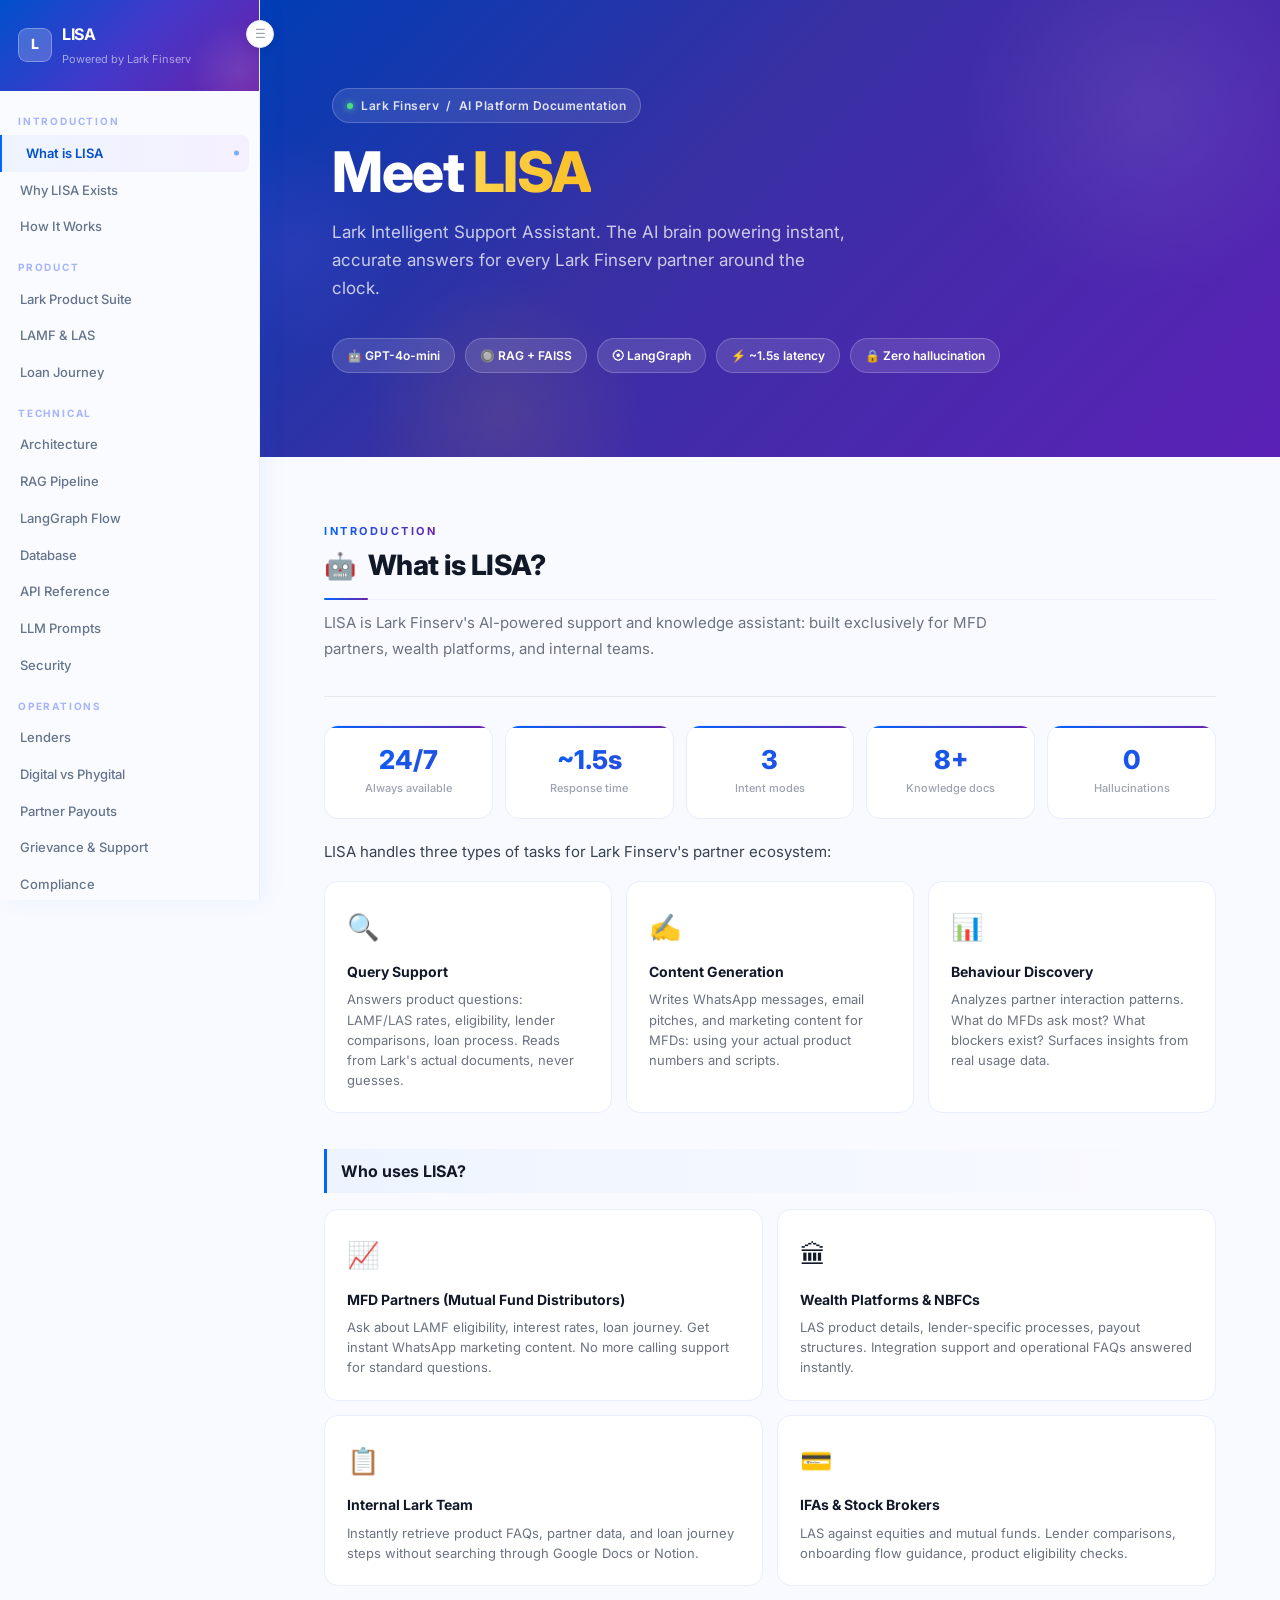
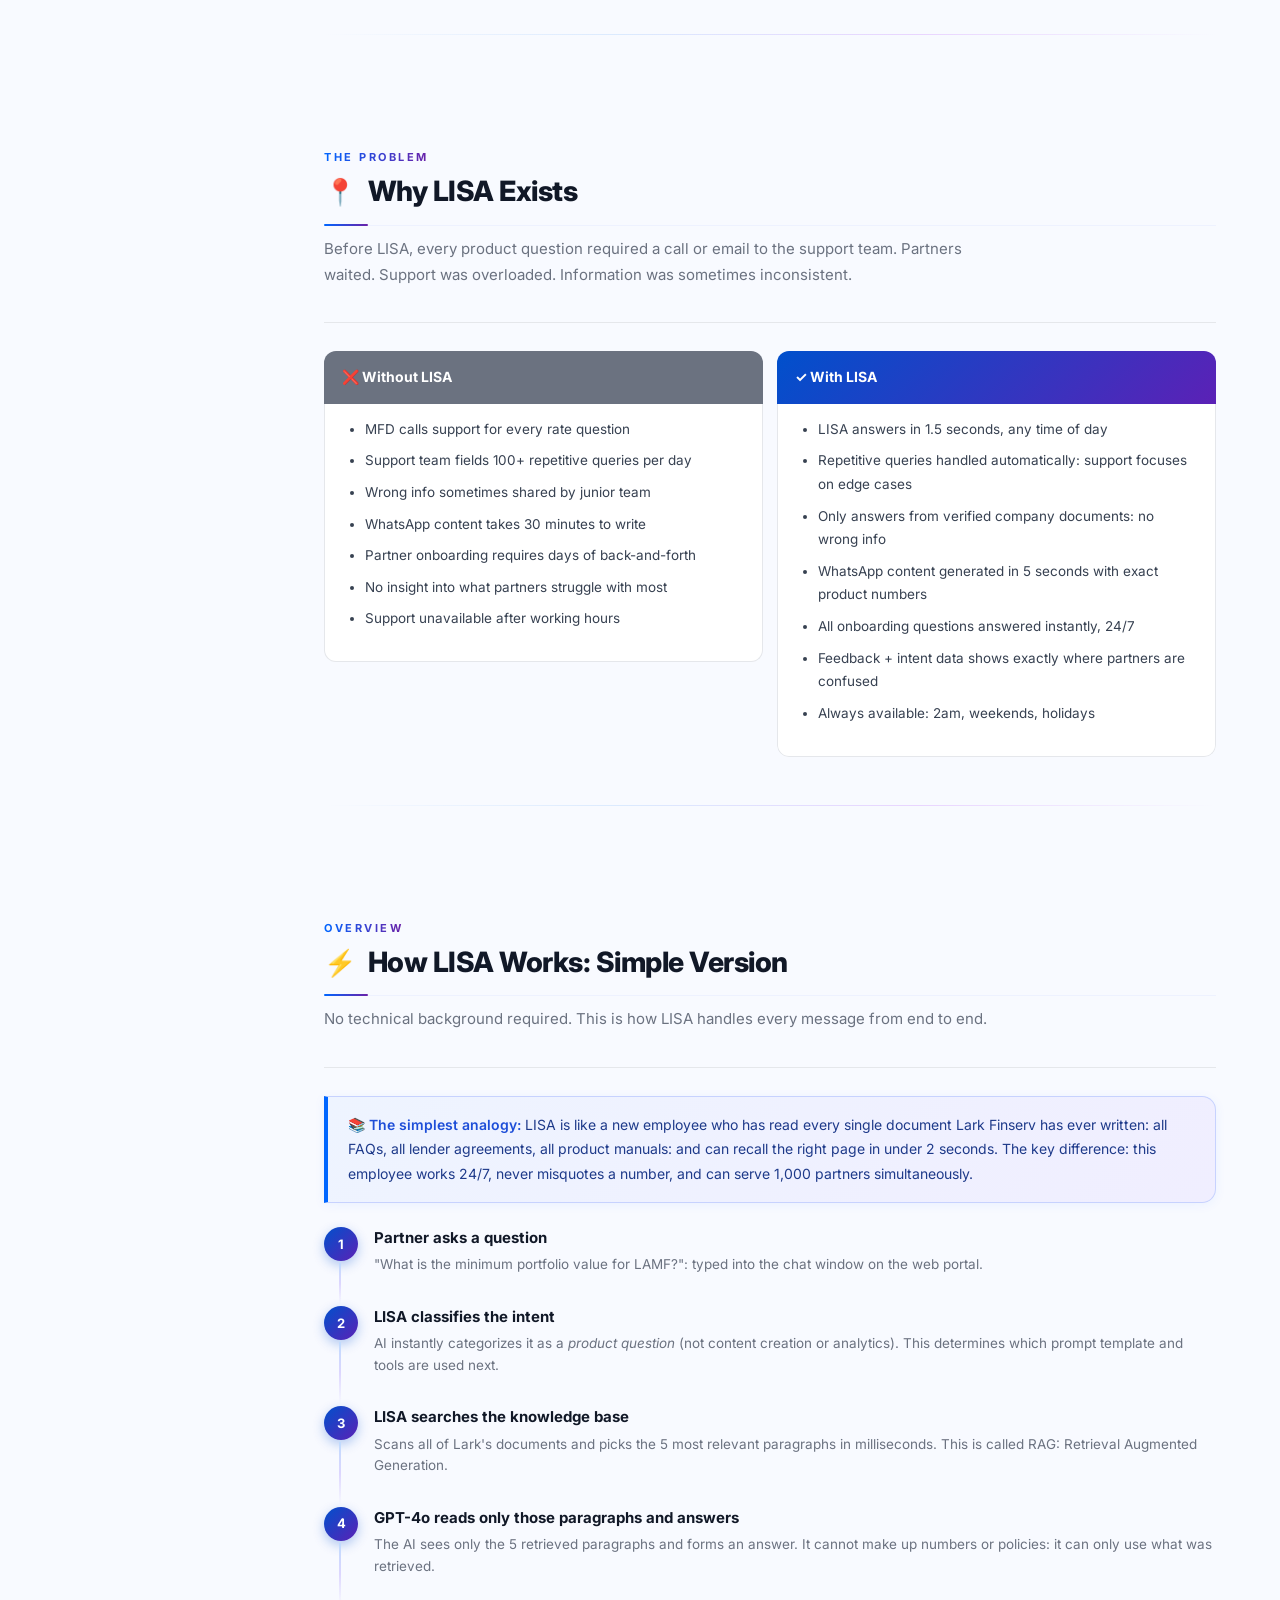
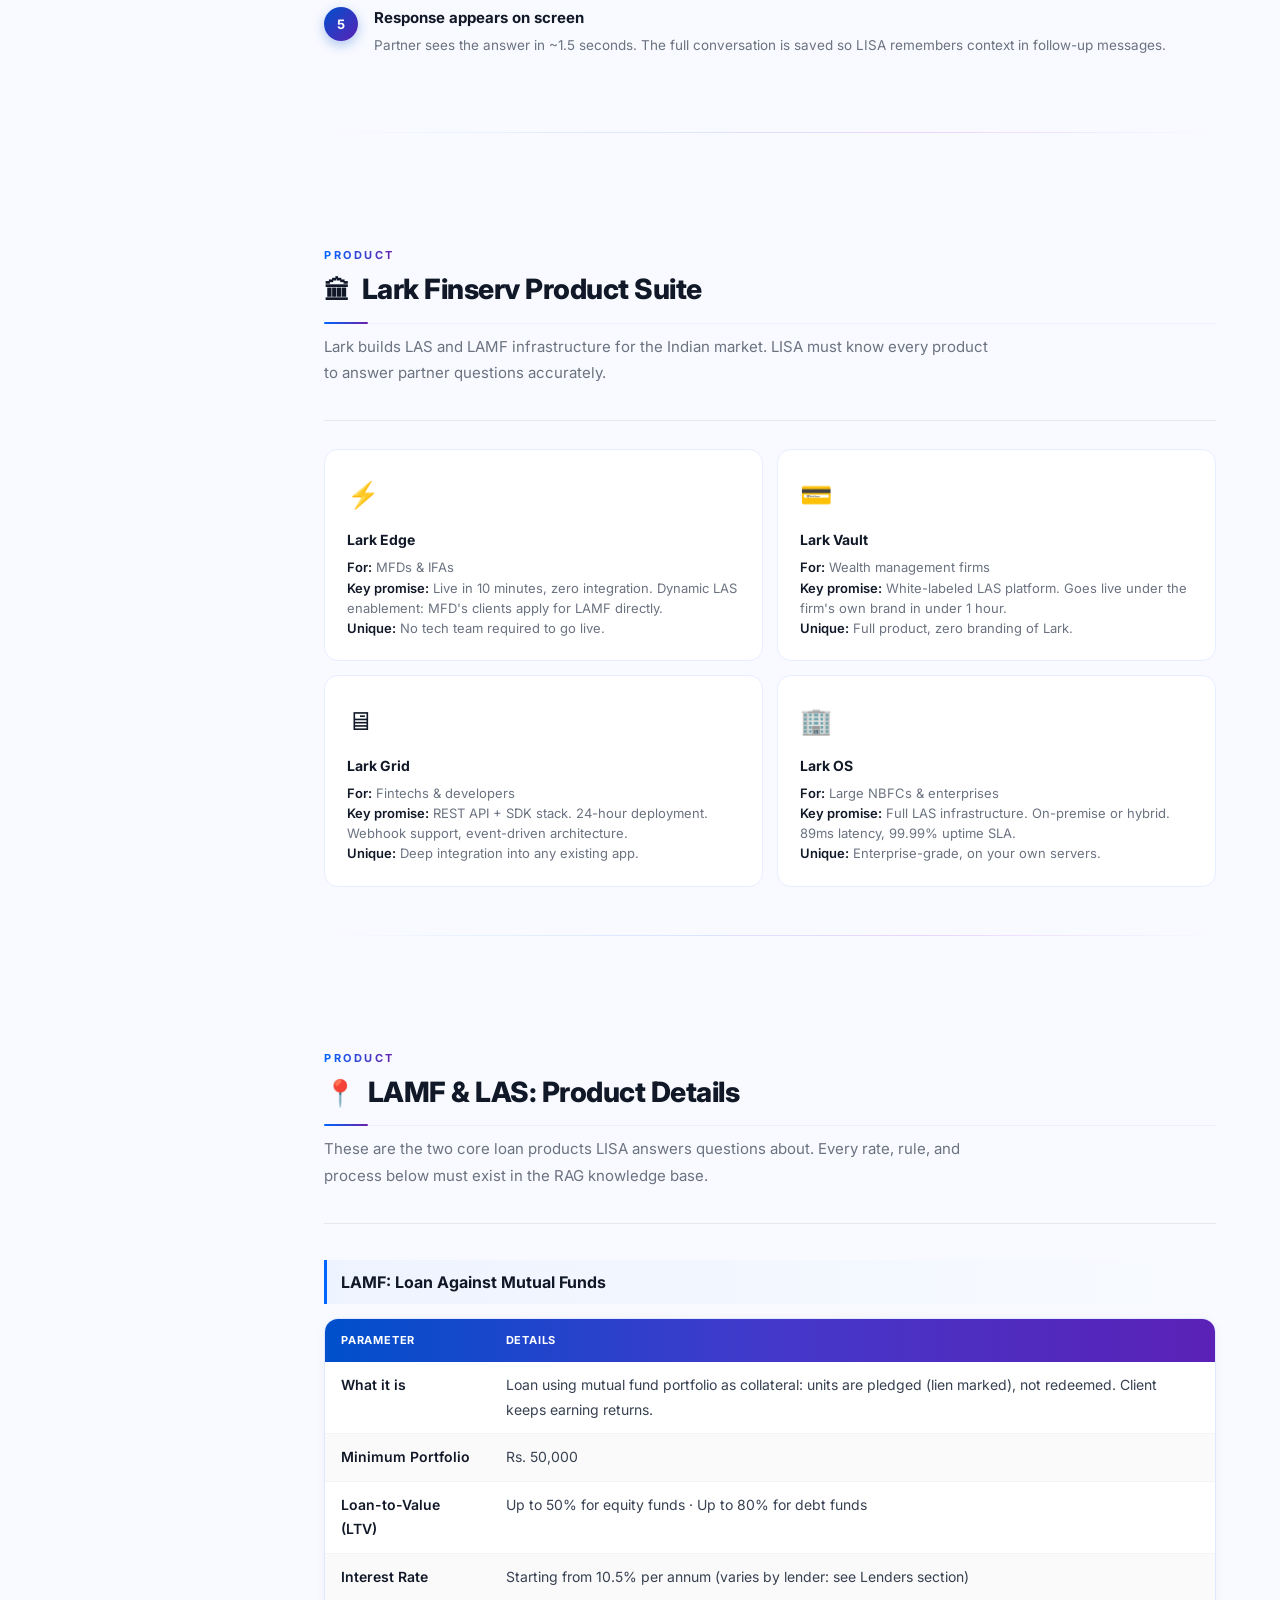
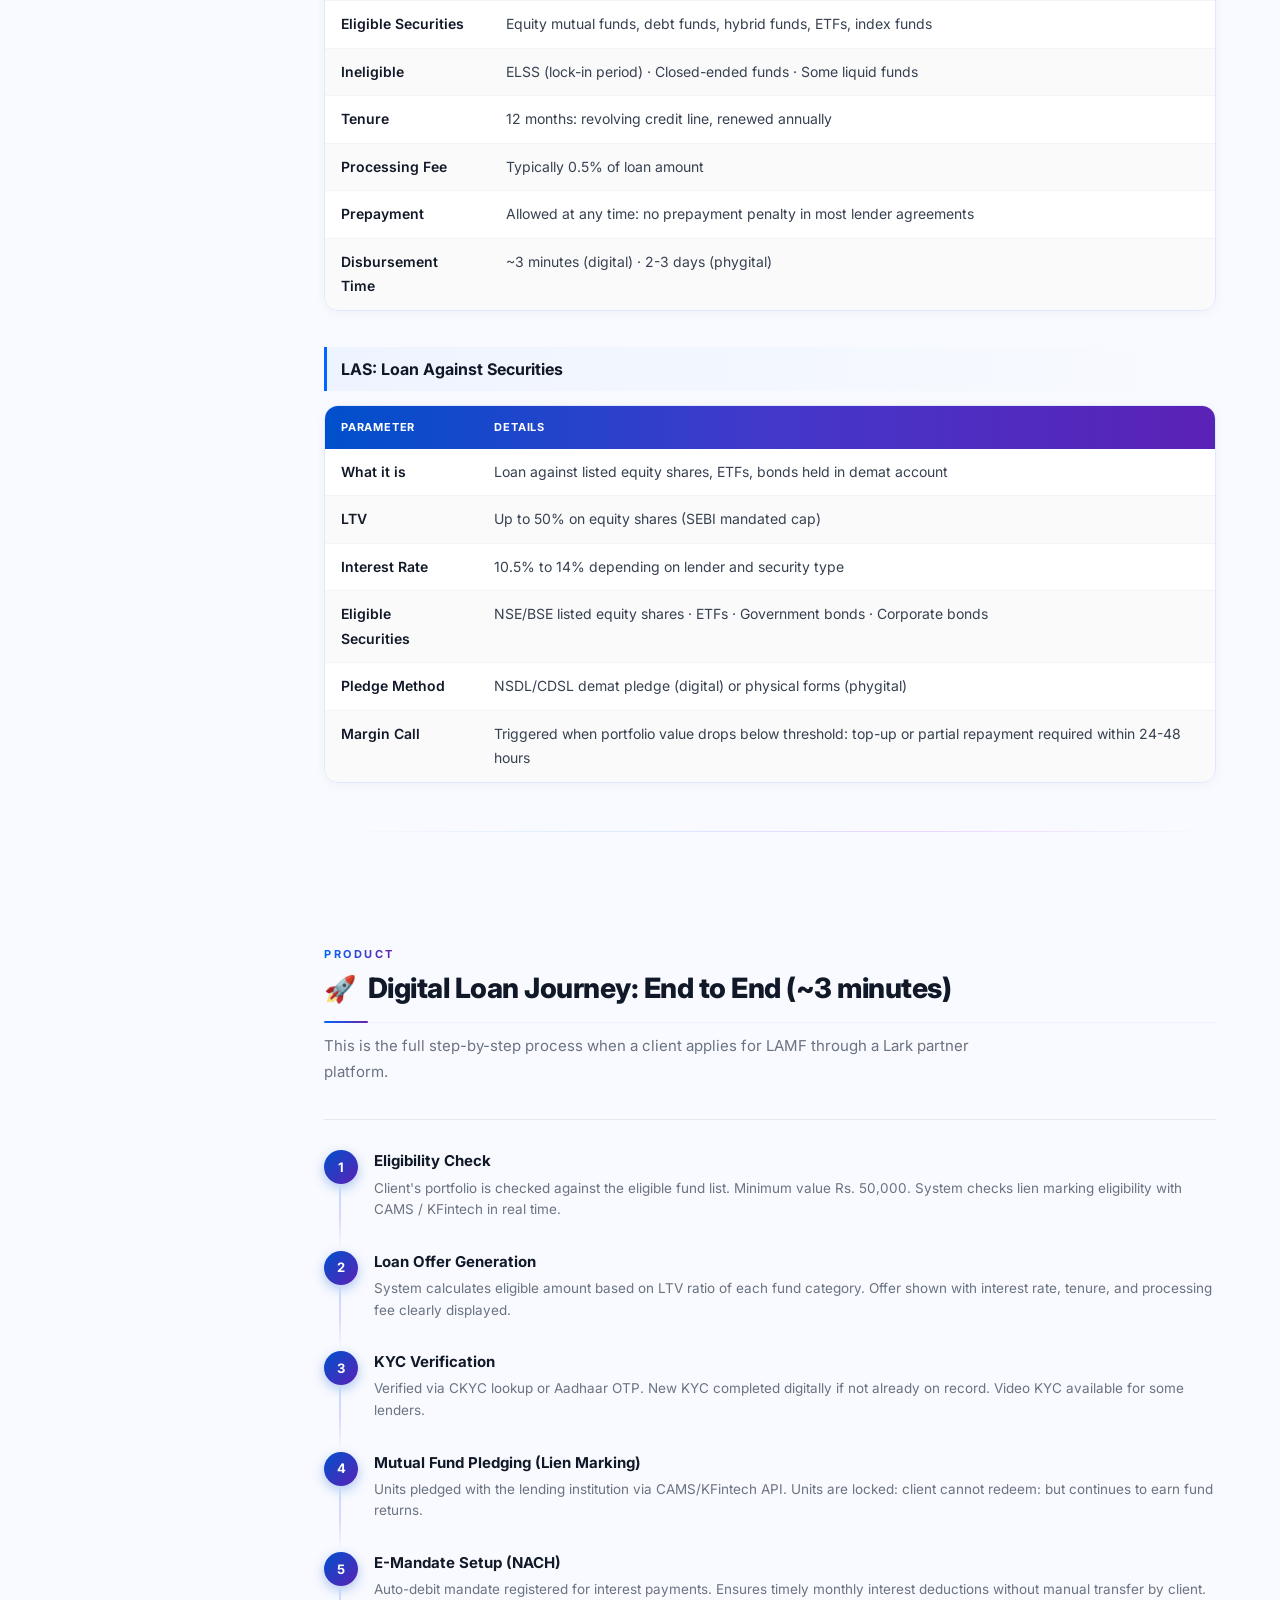
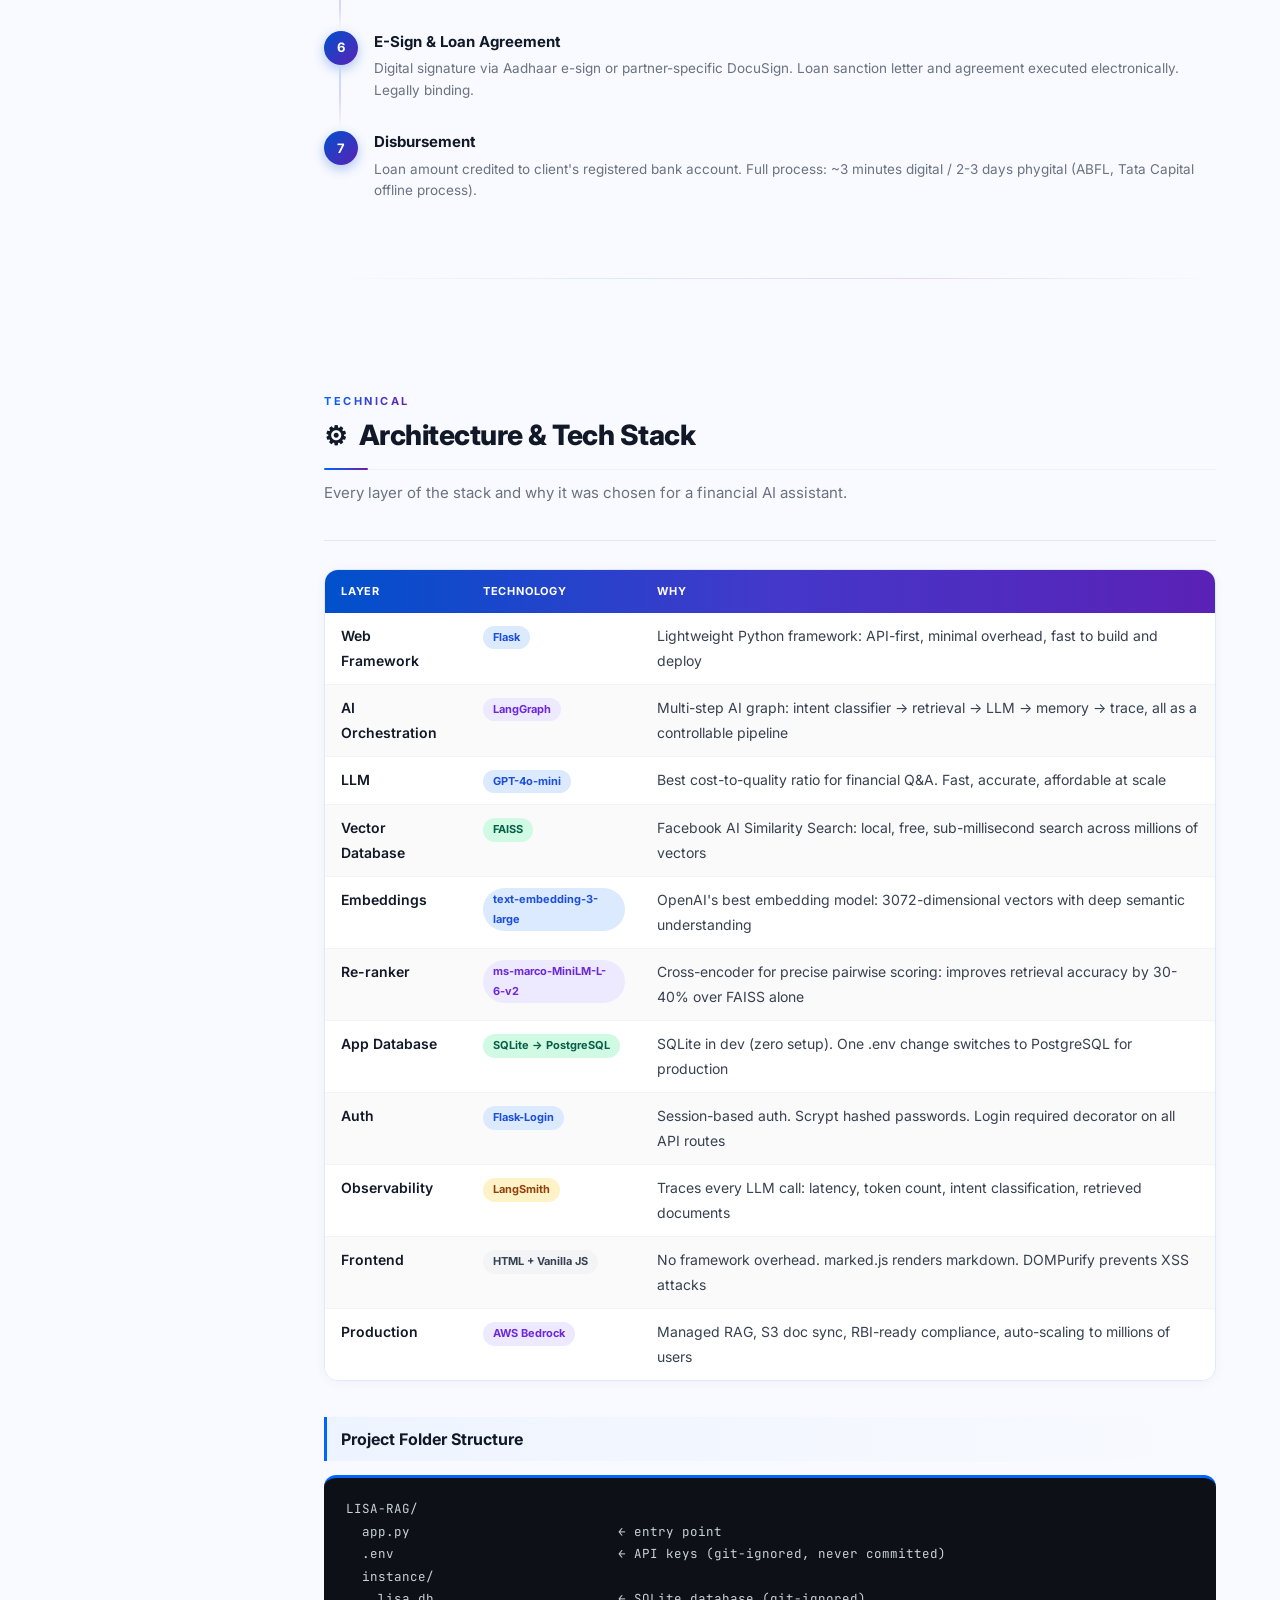
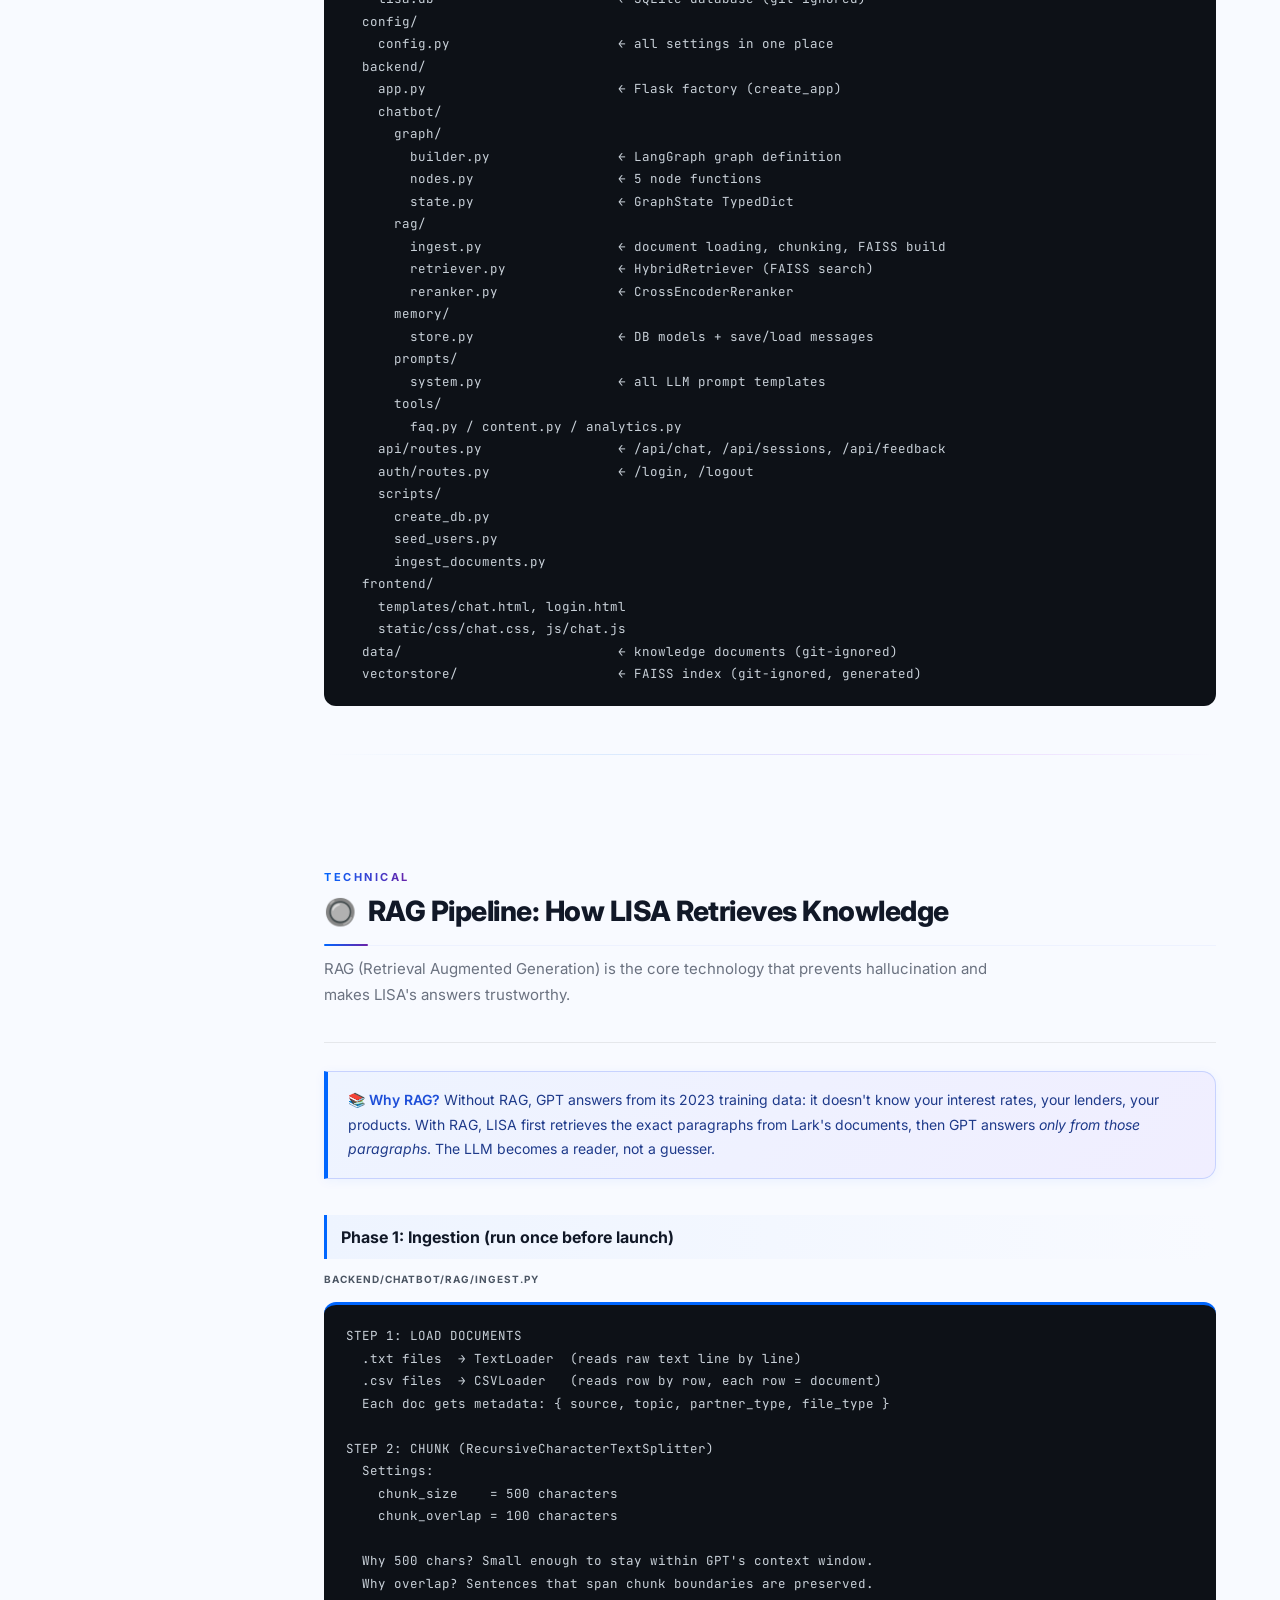
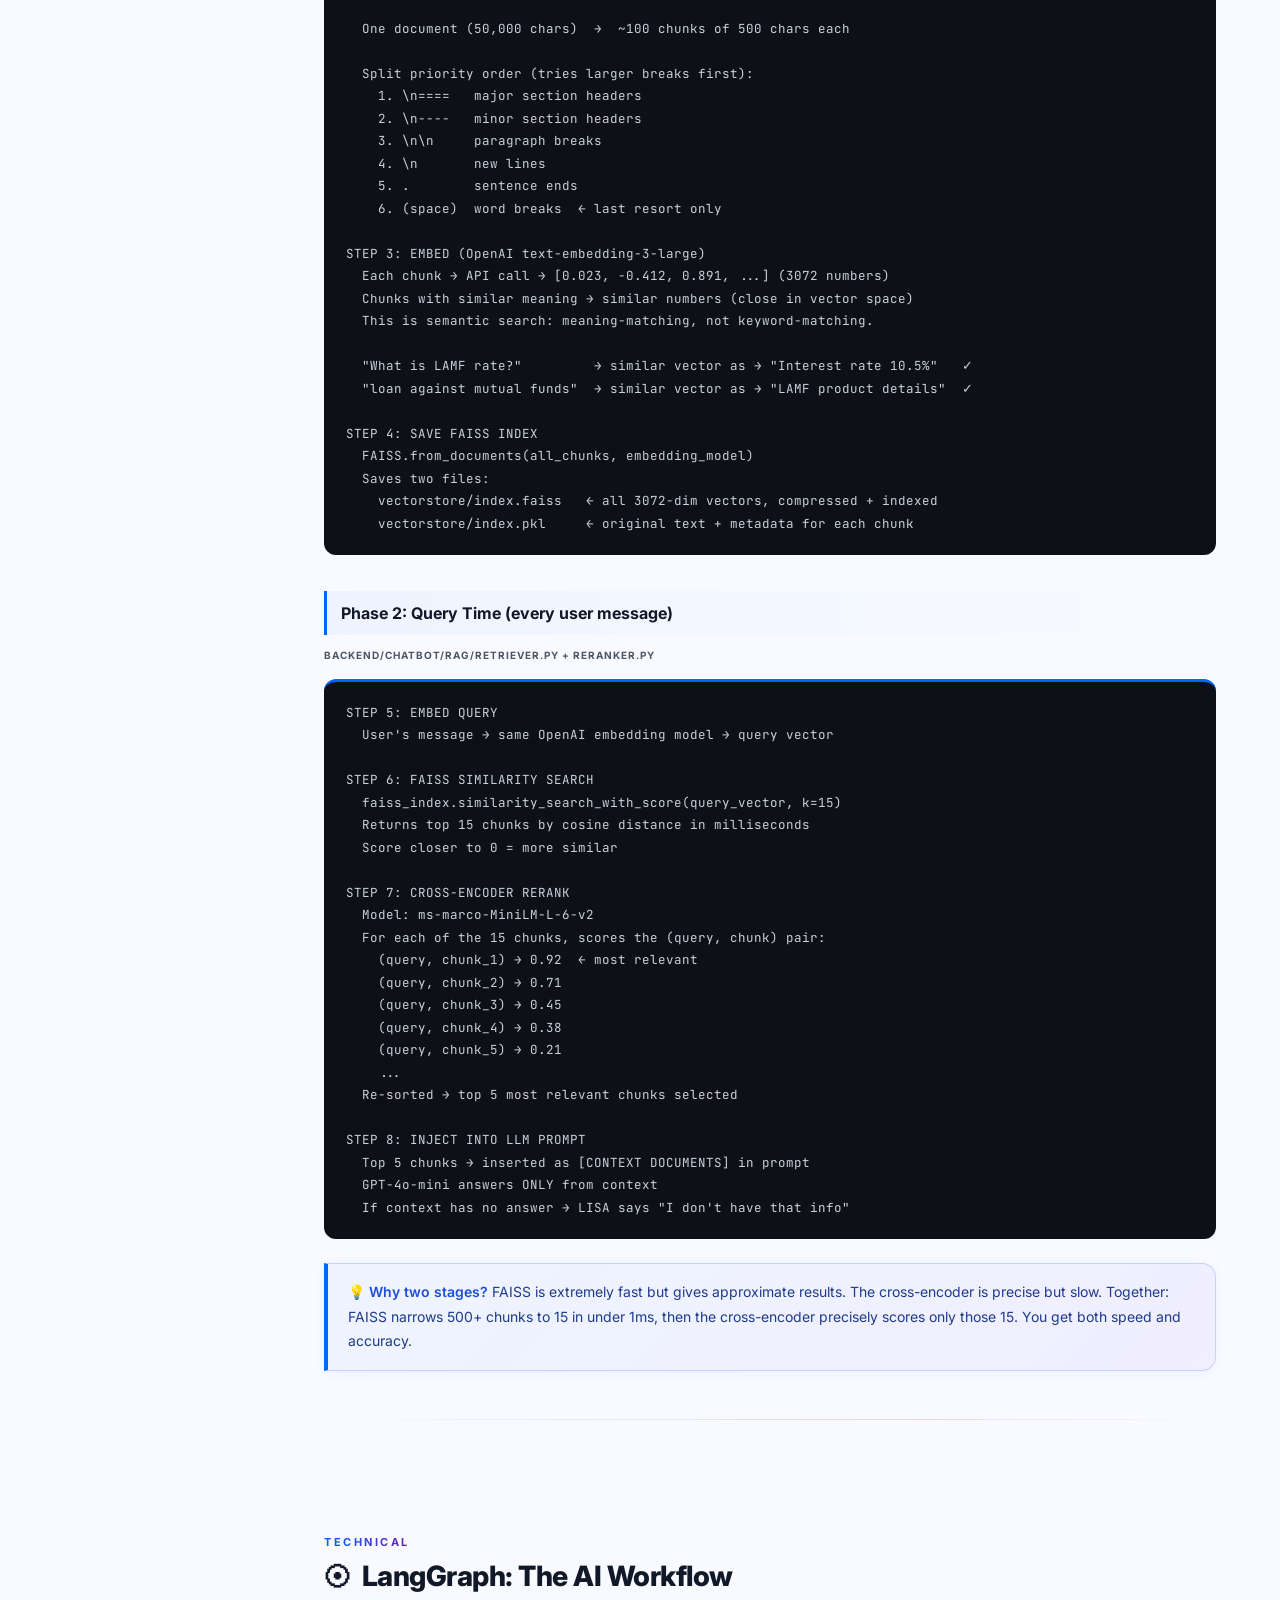
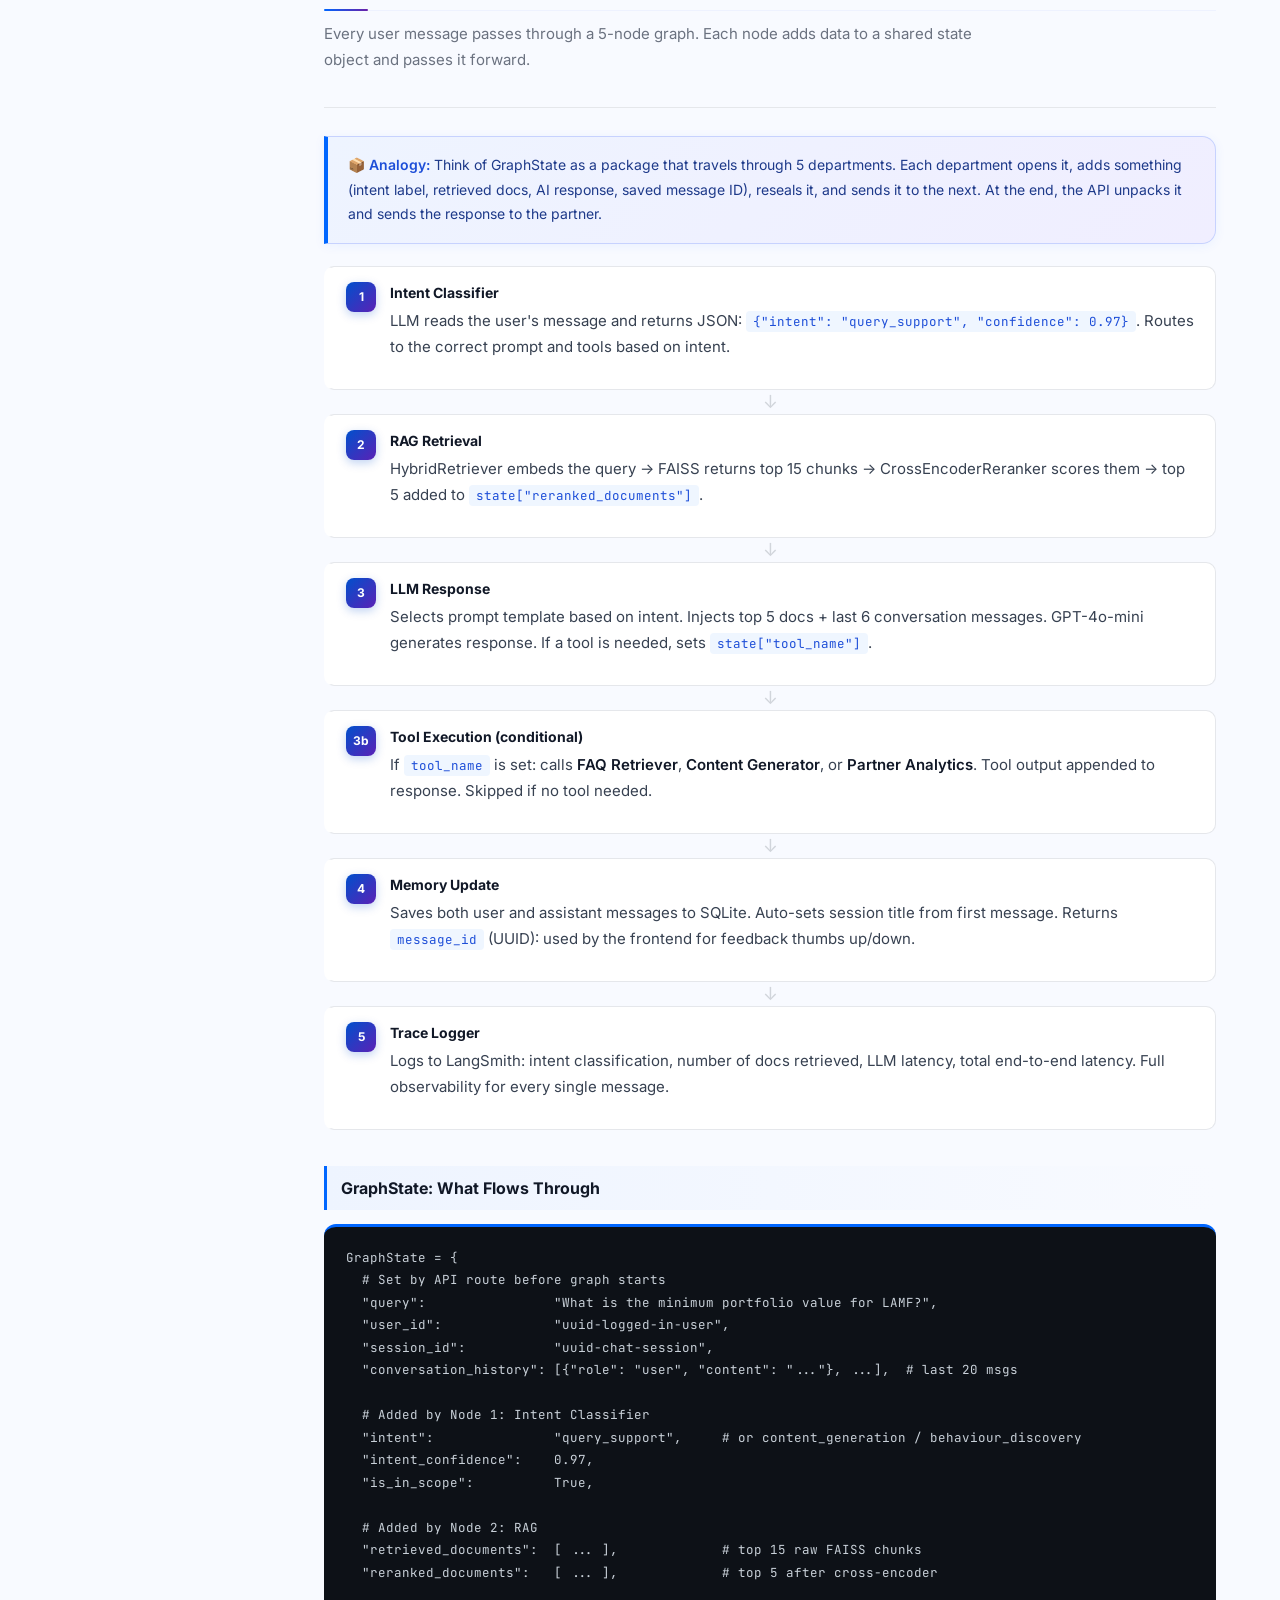
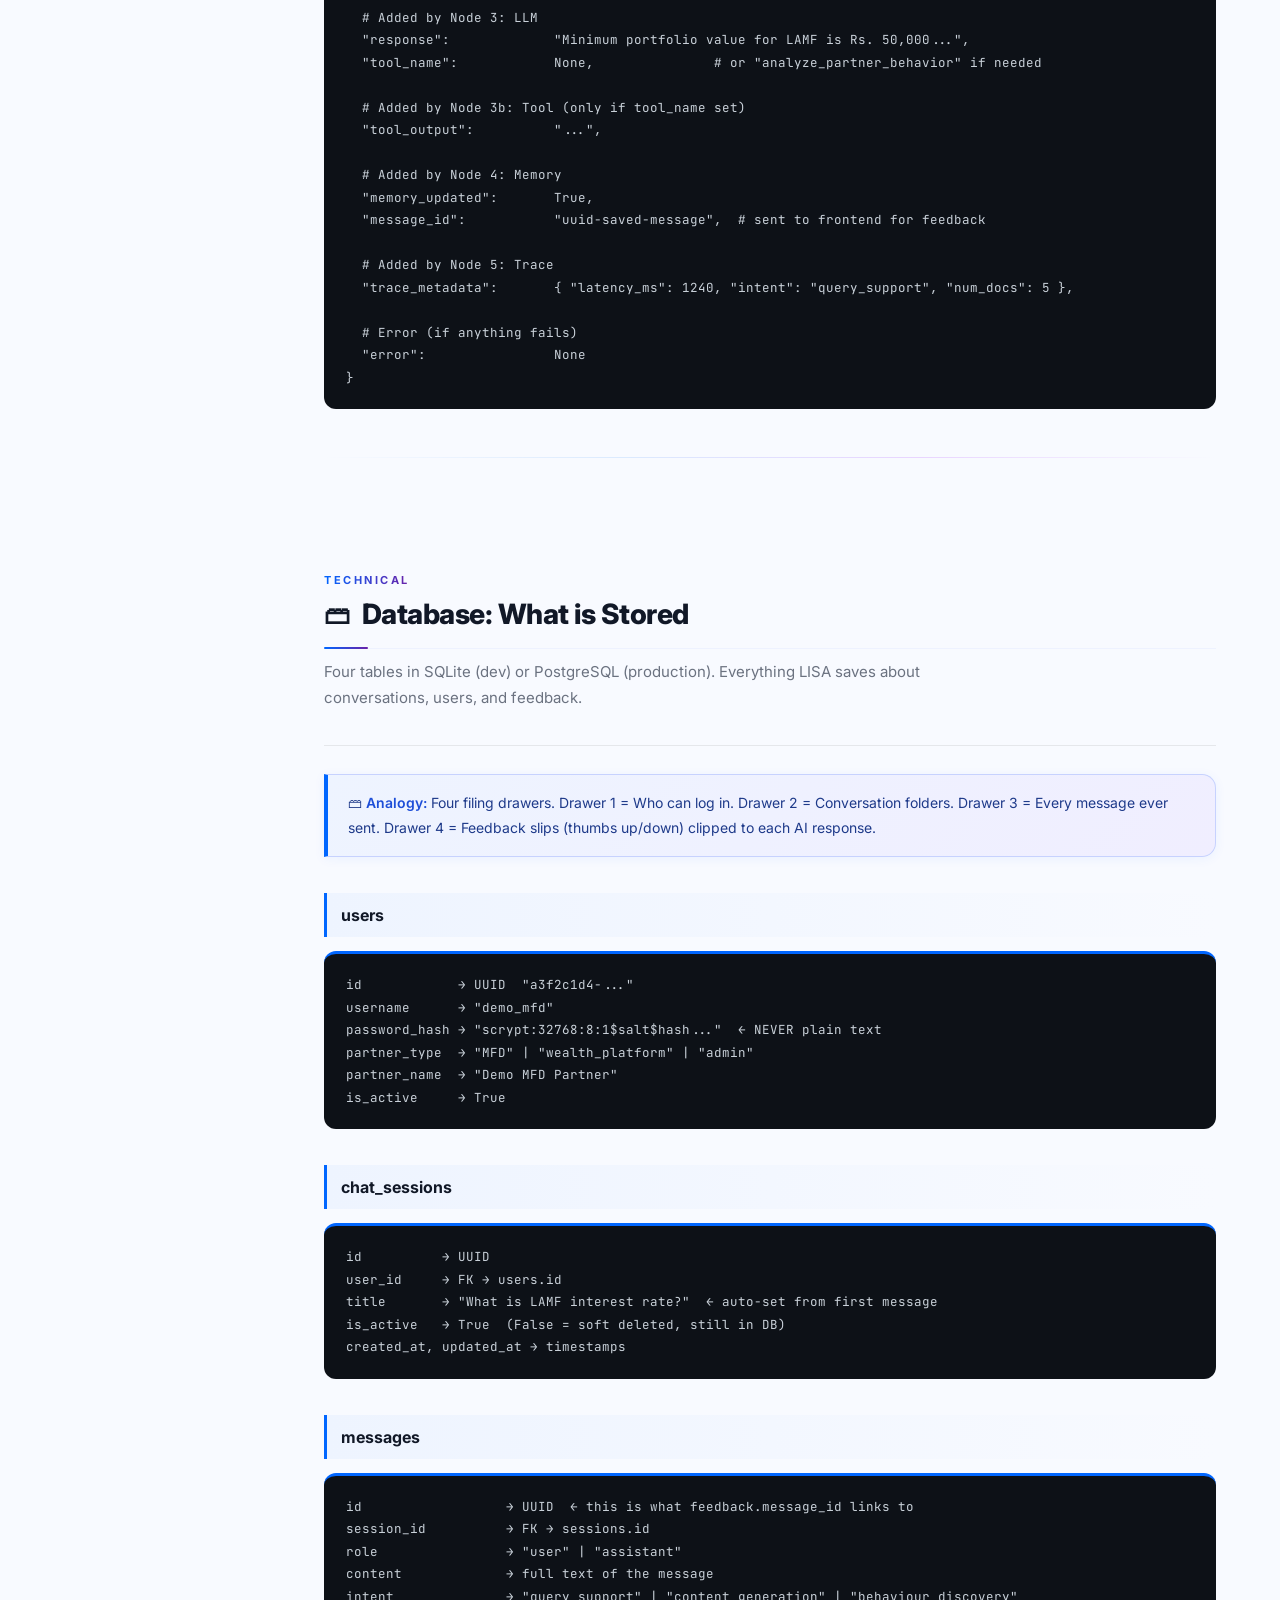
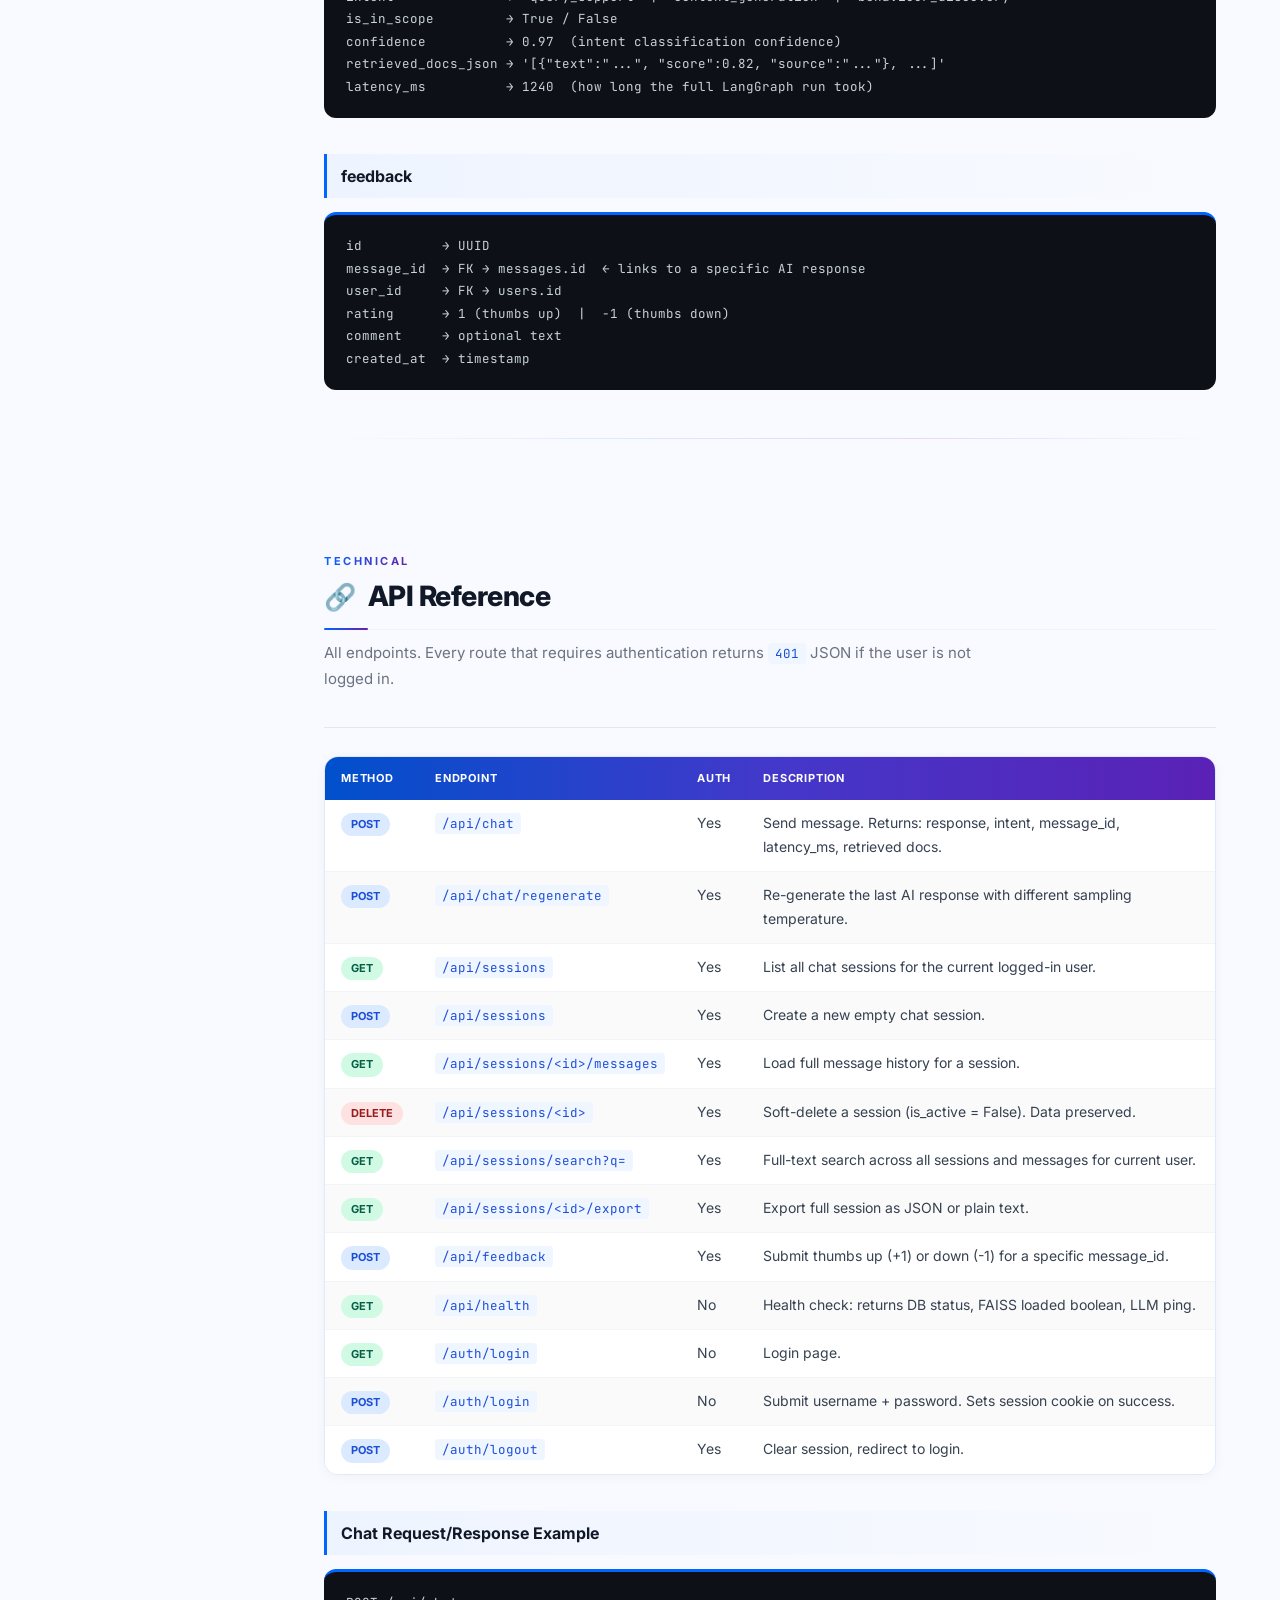
==== index.html @ 26b7ba37 "Add LISA documentation site for GitHub Pages" ====
<!DOCTYPE html>
<html lang="en">
<head>
<meta charset="UTF-8">
<meta name="viewport" content="width=device-width, initial-scale=1.0">
<title>LISA: Documentation | Lark Finserv</title>
<link href="https://fonts.googleapis.com/css2?family=Inter:wght@300;400;500;600;700;800&family=JetBrains+Mono:wght@400;500&display=swap" rel="stylesheet">
<style>
:root {
  --blue: #0066FF;
  --purple: #6B21A8;
  --indigo: #4F46E5;
  --sidebar-w: 260px;
  --g50: #F9FAFB;
  --g100: #F3F4F6;
  --g200: #E5E7EB;
  --g300: #D1D5DB;
  --g400: #9CA3AF;
  --g500: #6B7280;
  --g700: #374151;
  --g800: #1F2937;
  --g900: #111827;
}

/* ─── Sidebar collapsed state ─── */
body.sidebar-hidden .sidebar { transform: translateX(-100%); }
body.sidebar-hidden .main { margin-left: 0; }
body.sidebar-hidden #progress { left: 0; }
body.sidebar-hidden .toggle-btn { left: 16px; background: white; border: 1px solid var(--g200); color: var(--g700); box-shadow: 0 2px 8px rgba(0,0,0,0.1); }
body.sidebar-hidden .toggle-btn:hover { background: var(--g50); }

* { margin:0; padding:0; box-sizing:border-box; }

html { scroll-behavior: smooth; }

body {
  font-family: 'Inter', sans-serif;
  background: #F8FAFF;
  color: var(--g900);
  font-size: 15px;
  line-height: 1.75;
}

/* ─── Toggle button ─── */
.toggle-btn {
  position: fixed;
  top: 20px;
  left: calc(var(--sidebar-w) - 14px);
  z-index: 200;
  width: 28px; height: 28px;
  background: white;
  border: 1px solid var(--g200);
  border-radius: 50%;
  display: flex; align-items: center; justify-content: center;
  cursor: pointer;
  font-size: 12px;
  color: var(--g400);
  box-shadow: 0 2px 8px rgba(0,0,0,0.08);
  transition: all 0.2s;
  user-select: none;
}

.toggle-btn:hover { color: var(--blue); border-color: #93C5FD; box-shadow: 0 2px 12px rgba(0,102,255,0.15); }

/* ─── SIDEBAR ─── */
.sidebar {
  position: fixed;
  top: 0; left: 0;
  width: var(--sidebar-w);
  height: 100vh;
  background: #FAFBFF;
  border-right: 1px solid #E8EEFF;
  overflow-y: auto;
  z-index: 50;
  display: flex;
  flex-direction: column;
  transition: transform 0.25s ease;
  box-shadow: 4px 0 24px rgba(0,102,255,0.06);
}

.sidebar::-webkit-scrollbar { width: 3px; }
.sidebar::-webkit-scrollbar-thumb { background: #DBEAFE; border-radius: 4px; }

.sidebar-logo {
  padding: 0;
  flex-shrink: 0;
  background: linear-gradient(135deg, #0050CC 0%, #4338CA 50%, #6B21A8 100%);
  position: relative;
  overflow: hidden;
}

.sidebar-logo::after {
  content: '';
  position: absolute;
  bottom: -30px; right: -30px;
  width: 100px; height: 100px;
  background: radial-gradient(circle, rgba(255,255,255,0.1) 0%, transparent 70%);
  border-radius: 50%;
  pointer-events: none;
}

.sidebar-logo-inner {
  padding: 20px 18px 16px;
  position: relative;
  z-index: 1;
}

.logo-mark {
  display: flex;
  align-items: center;
  gap: 10px;
  margin-bottom: 6px;
}

.logo-icon {
  width: 34px; height: 34px;
  background: rgba(255,255,255,0.2);
  border: 1px solid rgba(255,255,255,0.3);
  border-radius: 9px;
  display: flex; align-items: center; justify-content: center;
  font-weight: 800; font-size: 14px; color: white;
  backdrop-filter: blur(4px);
}

.logo-text { font-weight: 700; font-size: 16px; color: white; letter-spacing: -0.3px; }
.logo-sub { font-size: 11px; color: rgba(255,255,255,0.55); margin-top: 2px; }





.sidebar-nav { padding: 10px 0 16px; flex: 1; }

.nav-group { margin-bottom: 2px; }

.nav-group-label {
  font-size: 10px;
  font-weight: 700;
  letter-spacing: 1.8px;
  text-transform: uppercase;
  color: #A5B4FC;
  padding: 12px 18px 4px;
}

.nav-link {
  display: flex;
  align-items: center;
  padding: 7px 16px 7px 18px;
  font-size: 13px;
  font-weight: 500;
  color: #64748B;
  text-decoration: none;
  border-left: 2px solid transparent;
  transition: all 0.15s ease !important;
  cursor: pointer;
  border-radius: 0 8px 8px 0;
  margin-right: 10px;
  position: relative;
}

.nav-link:hover {
  color: #0066FF;
  background: #EEF4FF;
  border-left-color: #93C5FD;
  padding-left: 22px !important;
}

.nav-link.active {
  color: #0050CC;
  background: linear-gradient(90deg, #EEF4FF, #F5F0FF);
  border-left-color: #0066FF;
  font-weight: 600;
  padding-left: 22px !important;
}

.nav-link.active::after {
  content: '';
  position: absolute;
  right: 10px; top: 50%;
  transform: translateY(-50%);
  width: 5px; height: 5px;
  background: #0066FF;
  border-radius: 50%;
  opacity: 0.5;
}


/* ─── MAIN CONTENT ─── */
.main {
  margin-left: var(--sidebar-w);
  min-height: 100vh;
  transition: margin-left 0.25s ease;
  background: #F8FAFF;
}

/* ─── HERO ─── */
.hero {
  background: linear-gradient(135deg, #003DB5 0%, #3730A3 40%, #5B21B6 100%);
  padding: 88px 72px 84px;
  position: relative;
  overflow: hidden;
}

.hero-eyebrow {
  font-size: 12px;
  font-weight: 600;
  letter-spacing: 0.5px;
  color: rgba(255,255,255,0.85);
  margin-bottom: 20px;
  display: inline-flex;
}

.hero h1 {
  font-size: 56px;
  font-weight: 800;
  color: white;
  line-height: 1.05;
  letter-spacing: -1.5px;
  margin-bottom: 16px;
}

.hero h1 em {
  font-style: normal;
  background: linear-gradient(90deg, #FCD34D, #FBBF24);
  -webkit-background-clip: text;
  -webkit-text-fill-color: transparent;
  background-clip: text;
}

.hero-desc {
  font-size: 17px;
  color: rgba(255,255,255,0.75);
  max-width: 520px;
  margin-bottom: 36px;
  line-height: 1.65;
}

.hero-chips {
  display: flex;
  gap: 10px;
  flex-wrap: wrap;
}

.chip {
  background: rgba(255,255,255,0.12);
  border: 1px solid rgba(255,255,255,0.2);
  color: white;
  font-size: 12px;
  font-weight: 600;
  padding: 6px 14px;
  border-radius: 999px;
}

/* ─── CONTENT SECTIONS ─── */
.content { padding: 0 64px 120px; background: #F8FAFF; }

/* scroll-target offset */
.anchor { scroll-margin-top: 40px; }

/* ─── Section header ─── */
.section-header {
  padding: 60px 0 0;
  margin-bottom: 28px;
  border-bottom: 1px solid var(--g200);
  padding-bottom: 20px;
}

.section-header .eyebrow {
  font-size: 11px;
  font-weight: 700;
  letter-spacing: 2.5px;
  text-transform: uppercase;
  background: linear-gradient(90deg, #0066FF, #6B21A8);
  -webkit-background-clip: text;
  -webkit-text-fill-color: transparent;
  background-clip: text;
  margin-bottom: 8px;
  display: inline-block;
}

.section-header h2 {
  font-size: 28px;
  font-weight: 800;
  color: var(--g900);
  letter-spacing: -0.5px;
  display: flex;
  align-items: center;
  gap: 12px;
  line-height: 1.2;
  padding-bottom: 16px;
  border-bottom: 1px solid #EEF2FF;
  position: relative;
  margin-bottom: 10px;
}

.section-header h2::after {
  content: '';
  position: absolute;
  bottom: -1px; left: 0;
  width: 44px; height: 2px;
  background: linear-gradient(90deg, #0066FF, #6B21A8);
  border-radius: 2px;
}

.section-header h2 .ico { font-size: 26px; }

.section-header p {
  font-size: 15px;
  color: var(--g500);
  margin-top: 8px;
  max-width: 680px;
}

/* ─── Subsection ─── */
h3 {
  font-size: 16px;
  font-weight: 700;
  color: var(--g900);
  margin: 36px 0 12px;
  padding: 8px 14px;
  background: linear-gradient(90deg, #EEF4FF, transparent);
  border-left: 3px solid var(--blue);
  border-radius: 0 8px 8px 0;
}

h4 {
  font-size: 14px;
  font-weight: 700;
  color: var(--g700);
  margin: 24px 0 8px;
  text-transform: uppercase;
  letter-spacing: 0.5px;
}

p { margin-bottom: 14px; color: var(--g700); line-height: 1.75; }
ul, ol { padding-left: 22px; margin-bottom: 16px; color: var(--g700); }
li { margin-bottom: 7px; }
li strong, strong { color: var(--g900); font-weight: 600; }

/* ─── Cards ─── */
.card {
  background: #FAFBFF;
  border: 1px solid #E8EEFF;
  border-radius: 14px;
  padding: 24px 28px;
  margin-bottom: 16px;
}

.card-row {
  display: grid;
  grid-template-columns: repeat(2, 1fr);
  gap: 14px;
  margin: 16px 0;
}

.card-row-3 {
  display: grid;
  grid-template-columns: repeat(3, 1fr);
  gap: 14px;
  margin: 16px 0;
}

.card-row-4 {
  display: grid;
  grid-template-columns: repeat(4, 1fr);
  gap: 12px;
  margin: 16px 0;
}

.feat-card {
  background: white;
  border: 1px solid #E8EEFF;
  border-radius: 14px;
  padding: 22px;
  transition: box-shadow 0.2s, border-color 0.2s;
}

.feat-card:hover {
  box-shadow: 0 4px 20px rgba(0,102,255,0.08);
  border-color: #BFDBFE;
}

.feat-card .ficon { font-size: 26px; margin-bottom: 10px; }
.feat-card .ftitle { font-size: 14px; font-weight: 700; color: var(--g900); margin-bottom: 5px; }
.feat-card .fdesc { font-size: 13px; color: var(--g500); line-height: 1.55; }

/* ─── Stat row ─── */
.stats {
  display: grid;
  grid-template-columns: repeat(5, 1fr);
  gap: 12px;
  margin: 20px 0;
}

.stat {
  background: white;
  border: 1px solid #E8EEFF;
  border-radius: 14px;
  padding: 20px 16px;
  text-align: center;
  position: relative;
  overflow: hidden;
}

.stat::before {
  content: '';
  position: absolute;
  top: 0; left: 0; right: 0;
  height: 2px;
  background: linear-gradient(90deg, #0066FF, #6B21A8);
  border-radius: 2px 2px 0 0;
}

.stat .val {
  font-size: 26px;
  font-weight: 800;
  background: linear-gradient(135deg, #0066FF, #6B21A8);
  -webkit-background-clip: text;
  -webkit-text-fill-color: transparent;
  background-clip: text;
  line-height: 1.1;
}

.stat .lbl { font-size: 11px; color: var(--g400); margin-top: 4px; font-weight: 500; }

/* ─── Highlight box ─── */
.highlight {
  background: linear-gradient(135deg, #EEF4FF 0%, #F0EEFF 100%);
  border: 1px solid #C7D2FE;
  border-left: 4px solid var(--blue);
  border-radius: 0 14px 14px 0;
  padding: 16px 20px;
  margin: 16px 0 22px;
  font-size: 14px;
  color: #1E3A8A;
  line-height: 1.75;
  box-shadow: 0 2px 12px rgba(0,102,255,0.06);
}

.highlight strong { color: #1D4ED8; }

.warn-box {
  background: linear-gradient(135deg, #FFFBEB, #FFF9E6);
  border: 1px solid #FDE68A;
  border-left: 4px solid #F59E0B;
  border-radius: 0 14px 14px 0;
  padding: 14px 18px;
  margin: 14px 0 20px;
  font-size: 13.5px;
  color: #78350F;
  box-shadow: 0 2px 10px rgba(245,158,11,0.08);
}

/* ─── Table ─── */
.tbl-wrap {
  overflow: hidden;
  border-radius: 14px;
  border: 1px solid #E0E8FF;
  margin: 14px 0 28px;
  box-shadow: 0 2px 12px rgba(0,0,0,0.04);
}

table { width: 100%; border-collapse: collapse; font-size: 14px; }
thead tr { background: linear-gradient(90deg, #0050CC, #4338CA, #5B21B6); color: white; }
thead th { padding: 12px 16px; text-align: left; font-size: 11px; font-weight: 700; letter-spacing: 0.8px; text-transform: uppercase; white-space: nowrap; }
tbody tr { background: white; border-bottom: 1px solid #F3F4F6; transition: background 0.12s; }
tbody tr:last-child { border-bottom: none; }
tbody tr:nth-child(even) { background: #FAFAFA; }
tbody tr:hover { background: #EEF4FF; }
tbody td { padding: 11px 16px; color: var(--g700); vertical-align: top; }
tbody td:first-child { font-weight: 600; color: var(--g900); }

/* ─── Code ─── */
pre {
  background: #0D1117;
  color: #C9D1D9;
  border-radius: 12px;
  padding: 20px 22px;
  overflow-x: auto;
  margin: 14px 0 24px;
  font-family: 'JetBrains Mono', monospace;
  font-size: 12.5px;
  line-height: 1.8;
  border-top: 3px solid #0066FF;
  position: relative;
}

.pre-label {
  font-size: 10px;
  font-weight: 700;
  letter-spacing: 1px;
  text-transform: uppercase;
  color: #4B5563;
  margin-bottom: 6px;
  font-family: 'Inter', sans-serif;
}

code {
  font-family: 'JetBrains Mono', monospace;
  font-size: 12.5px;
  background: #EFF6FF;
  color: #1D4ED8;
  padding: 2px 7px;
  border-radius: 4px;
}

pre code { background: none; color: #C9D1D9; padding: 0; }

/* ─── Pills ─── */
.pill { display: inline-block; padding: 2px 10px; border-radius: 999px; font-size: 11px; font-weight: 700; }
.pb { background: #DBEAFE; color: #1D4ED8; }
.pp { background: #EDE9FE; color: #6D28D9; }
.pg { background: #D1FAE5; color: #065F46; }
.po { background: #FEF3C7; color: #92400E; }
.pr { background: #FEE2E2; color: #991B1B; }
.pgr { background: #F3F4F6; color: #374151; }

/* ─── Steps ─── */
.steps { margin: 20px 0; }

.step {
  display: flex;
  gap: 16px;
  position: relative;
  padding-bottom: 28px;
}

.step:not(:last-child)::after {
  content: '';
  position: absolute;
  left: 15px; top: 38px; bottom: 0;
  width: 2px;
  background: linear-gradient(180deg, #BFDBFE, #DDD6FE, transparent);
}

.snum {
  width: 34px; height: 34px; min-width: 34px;
  background: linear-gradient(135deg, #0050CC, #5B21B6);
  color: white; border-radius: 50%;
  font-size: 13px; font-weight: 700;
  display: flex; align-items: center; justify-content: center;
  flex-shrink: 0; margin-top: 2px;
  box-shadow: 0 4px 12px rgba(0,80,204,0.3);
}

.sbody .stitle { font-size: 15px; font-weight: 700; color: var(--g900); margin-bottom: 3px; }
.sbody .sdesc { font-size: 13.5px; color: var(--g500); line-height: 1.6; }

/* ─── Flow nodes ─── */
.flow { margin: 16px 0 28px; }

.fnode {
  background: white;
  border: 1px solid var(--g200);
  border-left: 4px solid transparent;
  border-radius: 10px;
  padding: 14px 18px;
  display: flex;
  gap: 14px;
  align-items: flex-start;
  transition: border-left-color 0.2s;
}

.fnode:hover { border-left-color: var(--blue); }

.fnum {
  width: 30px; height: 30px; min-width: 30px;
  background: linear-gradient(135deg, #0050CC, #5B21B6);
  color: white; border-radius: 8px;
  font-size: 12px; font-weight: 700;
  display: flex; align-items: center; justify-content: center;
  flex-shrink: 0; margin-top: 1px;
  box-shadow: 0 3px 10px rgba(0,80,204,0.25);
}

.fbody .ftit { font-size: 14px; font-weight: 700; color: var(--g900); margin-bottom: 3px; }
.fbody .fdesc { font-size: 13px; color: var(--g500); line-height: 1.55; margin: 0; }

.farrow { display: flex; justify-content: center; align-items: center; height: 24px; color: var(--g300); font-size: 18px; }

/* ─── Checklist ─── */
.checklist { list-style: none; padding: 0; margin: 12px 0; }
.checklist li { display: flex; align-items: flex-start; gap: 10px; padding: 11px 0; border-bottom: 1px solid #EEF2FF; font-size: 14px; color: var(--g700); }
.checklist li:last-child { border-bottom: none; }
.ch-ok { color: #10B981; font-weight: 700; flex-shrink: 0; margin-top: 1px; }
.ch-miss { color: #F59E0B; font-weight: 700; flex-shrink: 0; margin-top: 1px; }
.ch-no { color: #EF4444; font-weight: 700; flex-shrink: 0; margin-top: 1px; }

/* ─── Lender cards ─── */
.lender-grid { display: grid; grid-template-columns: repeat(3, 1fr); gap: 14px; margin: 16px 0; }

.lcard {
  background: white;
  border: 1px solid var(--g200);
  border-radius: 12px;
  overflow: hidden;
}

.lcard-head {
  padding: 14px 16px 10px;
  background: linear-gradient(90deg, #EEF4FF, #F0EEFF);
  border-bottom: 1px solid #E0E8FF;
}

.lcard-name { font-size: 14px; font-weight: 700; color: var(--g900); margin-bottom: 4px; }
.lcard-body { padding: 12px 16px; font-size: 13px; }
.lcard-body .row { display: flex; justify-content: space-between; padding: 4px 0; border-bottom: 1px solid var(--g100); }
.lcard-body .row:last-child { border-bottom: none; }
.lcard-body .k { color: var(--g500); font-weight: 500; }
.lcard-body .v { color: var(--g900); font-weight: 600; text-align: right; }

/* ─── Comparison table ─── */
.compare {
  display: grid;
  grid-template-columns: 1fr 1fr;
  gap: 14px;
  margin: 16px 0;
}

.comp-card { border-radius: 12px; overflow: hidden; }

.comp-head {
  padding: 14px 18px;
  font-size: 14px;
  font-weight: 700;
  color: white;
}

.comp-head.bad { background: #6B7280; }
.comp-head.good { background: linear-gradient(135deg, #0050CC, #5B21B6); }

.comp-body { background: white; border: 1px solid var(--g200); border-top: none; padding: 14px 18px; border-radius: 0 0 12px 12px; }
.comp-body li { font-size: 13.5px; color: var(--g700); margin-bottom: 8px; }

/* ─── Priority tags ─── */
.p-h { color: #DC2626; font-weight: 700; font-size: 12px; }
.p-m { color: #D97706; font-weight: 700; font-size: 12px; }
.p-l { color: #059669; font-weight: 700; font-size: 12px; }

/* ─── Divider ─── */
.divider { height: 1px; background: linear-gradient(90deg, transparent, #DBEAFE, #E9D5FF, transparent); margin: 48px 0; }

/* ─── Footer ─── */
.footer {
  background: linear-gradient(135deg, #050D1F, #0F0F2E);
  color: #475569;
  text-align: center;
  padding: 36px 40px;
  font-size: 13px;
  border-top: 1px solid #1E2D4E;
}
.footer strong { color: #94A3B8; }
.footer-logo {
  font-size: 18px;
  font-weight: 800;
  background: linear-gradient(90deg, #60A5FA, #A78BFA);
  -webkit-background-clip: text;
  -webkit-text-fill-color: transparent;
  background-clip: text;
  margin-bottom: 6px;
}

/* ─── Scroll progress ─── */
#progress { position: fixed; top: 0; left: var(--sidebar-w); right: 0; height: 3px; background: linear-gradient(90deg, #0066FF, #6B21A8); transform-origin: left; transform: scaleX(0); z-index: 99; transition: transform 0.1s, left 0.25s; }

/* ══════════════════════════════════════
   ANIMATIONS & ENHANCEMENTS
══════════════════════════════════════ */

/* Scroll reveal */
.reveal { opacity: 0; transform: translateY(20px); transition: opacity 0.55s ease, transform 0.55s ease; }
.reveal.visible { opacity: 1; transform: translateY(0); }

/* Stagger children */
.reveal-group > * { opacity: 0; transform: translateY(16px); transition: opacity 0.5s ease, transform 0.5s ease; }
.reveal-group.visible > *:nth-child(1) { opacity:1; transform:none; transition-delay:0s; }
.reveal-group.visible > *:nth-child(2) { opacity:1; transform:none; transition-delay:0.1s; }
.reveal-group.visible > *:nth-child(3) { opacity:1; transform:none; transition-delay:0.2s; }
.reveal-group.visible > *:nth-child(4) { opacity:1; transform:none; transition-delay:0.3s; }
.reveal-group.visible > *:nth-child(5) { opacity:1; transform:none; transition-delay:0.4s; }

/* Hero fade in */
@keyframes fadeUp { from { opacity:0; transform:translateY(22px); } to { opacity:1; transform:none; } }
.hero-eyebrow { animation: fadeUp 0.55s ease 0.1s both; }
.hero h1      { animation: fadeUp 0.6s ease 0.22s both; }
.hero-desc    { animation: fadeUp 0.55s ease 0.36s both; }
.hero-chips   { animation: fadeUp 0.55s ease 0.5s both; }

/* Floating orbs */
@keyframes orb1 { 0%,100%{ transform:translate(0,0); } 50%{ transform:translate(20px,-24px); } }
@keyframes orb2 { 0%,100%{ transform:translate(0,0); } 50%{ transform:translate(-16px,18px); } }

/* Gradient shimmer on progress */
@keyframes shimmer { 0%{ background-position:-200% center; } 100%{ background-position:200% center; } }
#progress { background: linear-gradient(90deg,#0066FF,#6B21A8,#0066FF) !important; background-size:200% 100% !important; animation: shimmer 2.5s linear infinite; }

/* Card hover lift */
.feat-card { transition: transform 0.2s ease, box-shadow 0.2s ease, border-color 0.2s ease !important; }
.feat-card:hover { transform: translateY(-5px) !important; box-shadow: 0 16px 36px rgba(0,102,255,0.13) !important; border-color:#BFDBFE !important; }

/* Lender card hover */
.lcard { transition: transform 0.2s ease, box-shadow 0.2s ease; }
.lcard:hover { transform: translateY(-4px); box-shadow: 0 10px 28px rgba(0,102,255,0.1); }

/* Flow node hover */
.fnode { transition: border-left-color 0.2s, box-shadow 0.2s, transform 0.18s; }
.fnode:hover { transform: translateX(5px); box-shadow: 0 4px 18px rgba(0,102,255,0.09); border-left-color: var(--blue) !important; }

/* Step number glow */
@keyframes stepGlow { 0%,100%{ box-shadow:0 0 0 0 rgba(0,102,255,0); } 50%{ box-shadow:0 0 0 7px rgba(0,102,255,0.12); } }
.snum { animation: stepGlow 3.5s ease-in-out infinite; }

/* Stat gradient animation */
@keyframes gradMove { 0%,100%{ background-position:0% 50%; } 50%{ background-position:100% 50%; } }
.stat .val { background-size:200% 200% !important; animation: gradMove 4s ease infinite; }

/* Chip hover */
.chip { transition: background 0.18s, transform 0.18s; cursor:default; }
.chip:hover { background:rgba(255,255,255,0.25); transform:scale(1.05); }

/* Nav link slide */
.nav-link { transition: all 0.15s ease !important; }
.nav-link:hover { padding-left: 24px !important; }
.nav-link.active { padding-left: 24px !important; }

/* Highlight box left border pulse */
@keyframes borderPulse { 0%,100%{ border-left-color:#0066FF; } 50%{ border-left-color:#6B21A8; } }
.highlight { animation: borderPulse 4s ease-in-out infinite; }

/* Table row */
tbody tr { transition: background 0.12s; }

/* Stat card subtle border glow on hover */
.stat:hover { background: #f0f7ff; transition: background 0.2s; }
</style>
</head>
<body>

<div id="progress"></div>

<!-- Toggle button -->
<button class="toggle-btn" id="toggleBtn" onclick="toggleSidebar()" title="Toggle sidebar">&#9776;</button>

<!-- ═══ SIDEBAR ═══ -->
<aside class="sidebar">
  <div class="sidebar-logo">
    <div class="sidebar-logo-inner">
      <div class="logo-mark">
        <div class="logo-icon">L</div>
        <div>
          <div class="logo-text">LISA</div>
          <div class="logo-sub">Powered by Lark Finserv</div>
        </div>
      </div>
    </div>
  </div>

  <nav class="sidebar-nav">

    <div class="nav-group">
      <div class="nav-group-label">Introduction</div>
      <a class="nav-link active" onclick="goto('what-is-lisa')">What is LISA</a>
      <a class="nav-link" onclick="goto('why-lisa')">Why LISA Exists</a>
      <a class="nav-link" onclick="goto('how-it-works')">How It Works</a>
    </div>

    <div class="nav-group">
      <div class="nav-group-label">Product</div>
      <a class="nav-link" onclick="goto('product-suite')">Lark Product Suite</a>
      <a class="nav-link" onclick="goto('lamf-las')">LAMF &amp; LAS</a>
      <a class="nav-link" onclick="goto('loan-journey')">Loan Journey</a>
    </div>

    <div class="nav-group">
      <div class="nav-group-label">Technical</div>
      <a class="nav-link" onclick="goto('architecture')">Architecture</a>
      <a class="nav-link" onclick="goto('rag-pipeline')">RAG Pipeline</a>
      <a class="nav-link" onclick="goto('langgraph')">LangGraph Flow</a>
      <a class="nav-link" onclick="goto('database')">Database</a>
      <a class="nav-link" onclick="goto('api')">API Reference</a>
      <a class="nav-link" onclick="goto('prompts')">LLM Prompts</a>
      <a class="nav-link" onclick="goto('security')">Security</a>
    </div>

    <div class="nav-group">
      <div class="nav-group-label">Operations</div>
      <a class="nav-link" onclick="goto('lenders')">Lenders</a>
      <a class="nav-link" onclick="goto('process-types')">Digital vs Phygital</a>
      <a class="nav-link" onclick="goto('payouts')">Partner Payouts</a>
      <a class="nav-link" onclick="goto('grievance')">Grievance &amp; Support</a>
      <a class="nav-link" onclick="goto('compliance')">Compliance</a>
    </div>

    <div class="nav-group">
      <div class="nav-group-label">Knowledge Base</div>
      <a class="nav-link" onclick="goto('rag-docs')">What Docs LISA Needs</a>
      <a class="nav-link" onclick="goto('doc-format')">How to Write Docs</a>
    </div>

    <div class="nav-group">
      <div class="nav-group-label">Setup</div>
      <a class="nav-link" onclick="goto('setup')">Fresh Setup</a>
      <a class="nav-link" onclick="goto('add-docs')">Adding New Knowledge</a>
      <a class="nav-link" onclick="goto('production')">Production Deployment</a>
      <a class="nav-link" onclick="goto('troubleshoot')">Troubleshooting</a>
      <a class="nav-link" onclick="goto('roadmap')">Roadmap</a>
    </div>

  </nav>
</aside>

<!-- ═══ MAIN ═══ -->
<div class="main">

<!-- HERO -->
<div class="hero" style="position:relative; overflow:hidden;">
  <!-- Animated background orbs -->
  <div class="hero-orb1" style="position:absolute;top:-80px;right:-60px;width:380px;height:380px;background:radial-gradient(circle,rgba(255,255,255,0.08) 0%,transparent 70%);border-radius:50%;pointer-events:none;"></div>
  <div class="hero-orb2" style="position:absolute;bottom:-100px;left:10%;width:280px;height:280px;background:radial-gradient(circle,rgba(251,191,36,0.1) 0%,transparent 70%);border-radius:50%;pointer-events:none;"></div>
  <div class="hero-orb1" style="position:absolute;top:30%;left:-80px;width:220px;height:220px;background:radial-gradient(circle,rgba(139,92,246,0.12) 0%,transparent 70%);border-radius:50%;pointer-events:none;"></div>

  <div style="position:relative;z-index:1;">
    <div class="hero-eyebrow" style="display:inline-flex;align-items:center;gap:8px;background:rgba(255,255,255,0.1);border:1px solid rgba(255,255,255,0.2);padding:6px 14px;border-radius:999px;margin-bottom:20px;">
      <span style="width:6px;height:6px;background:#4ADE80;border-radius:50%;display:inline-block;box-shadow:0 0 6px #4ADE80;"></span>
      Lark Finserv &nbsp;/&nbsp; AI Platform Documentation
    </div>
    <h1>Meet <em>LISA</em></h1>
    <p class="hero-desc">Lark Intelligent Support Assistant. The AI brain powering instant, accurate answers for every Lark Finserv partner around the clock.</p>
    <div class="hero-chips">
      <span class="chip">&#129302; GPT-4o-mini</span>
      <span class="chip">&#128280; RAG + FAISS</span>
      <span class="chip">&#128440; LangGraph</span>
      <span class="chip">&#9889; ~1.5s latency</span>
      <span class="chip">&#128274; Zero hallucination</span>
    </div>
  </div>
</div>

<div class="content">

<!-- ════════════════════════════════════════════
     WHAT IS LISA
════════════════════════════════════════════ -->
<div id="what-is-lisa" class="anchor">
  <div class="section-header">
    <div class="eyebrow">Introduction</div>
    <h2><span class="ico">&#129302;</span> What is LISA?</h2>
    <p>LISA is Lark Finserv's AI-powered support and knowledge assistant: built exclusively for MFD partners, wealth platforms, and internal teams.</p>
  </div>

  <div class="stats">
    <div class="stat"><div class="val">24/7</div><div class="lbl">Always available</div></div>
    <div class="stat"><div class="val">~1.5s</div><div class="lbl">Response time</div></div>
    <div class="stat"><div class="val">3</div><div class="lbl">Intent modes</div></div>
    <div class="stat"><div class="val">8+</div><div class="lbl">Knowledge docs</div></div>
    <div class="stat"><div class="val">0</div><div class="lbl">Hallucinations</div></div>
  </div>

  <p>LISA handles three types of tasks for Lark Finserv's partner ecosystem:</p>

  <div class="card-row-3">
    <div class="feat-card">
      <div class="ficon">&#128269;</div>
      <div class="ftitle">Query Support</div>
      <div class="fdesc">Answers product questions: LAMF/LAS rates, eligibility, lender comparisons, loan process. Reads from Lark's actual documents, never guesses.</div>
    </div>
    <div class="feat-card">
      <div class="ficon">&#9997;</div>
      <div class="ftitle">Content Generation</div>
      <div class="fdesc">Writes WhatsApp messages, email pitches, and marketing content for MFDs: using your actual product numbers and scripts.</div>
    </div>
    <div class="feat-card">
      <div class="ficon">&#128202;</div>
      <div class="ftitle">Behaviour Discovery</div>
      <div class="fdesc">Analyzes partner interaction patterns. What do MFDs ask most? What blockers exist? Surfaces insights from real usage data.</div>
    </div>
  </div>

  <h3>Who uses LISA?</h3>
  <div class="card-row">
    <div class="feat-card">
      <div class="ficon">&#128200;</div>
      <div class="ftitle">MFD Partners (Mutual Fund Distributors)</div>
      <div class="fdesc">Ask about LAMF eligibility, interest rates, loan journey. Get instant WhatsApp marketing content. No more calling support for standard questions.</div>
    </div>
    <div class="feat-card">
      <div class="ficon">&#127963;</div>
      <div class="ftitle">Wealth Platforms &amp; NBFCs</div>
      <div class="fdesc">LAS product details, lender-specific processes, payout structures. Integration support and operational FAQs answered instantly.</div>
    </div>
    <div class="feat-card">
      <div class="ficon">&#128203;</div>
      <div class="ftitle">Internal Lark Team</div>
      <div class="fdesc">Instantly retrieve product FAQs, partner data, and loan journey steps without searching through Google Docs or Notion.</div>
    </div>
    <div class="feat-card">
      <div class="ficon">&#128179;</div>
      <div class="ftitle">IFAs &amp; Stock Brokers</div>
      <div class="fdesc">LAS against equities and mutual funds. Lender comparisons, onboarding flow guidance, product eligibility checks.</div>
    </div>
  </div>
</div>

<div class="divider"></div>

<!-- ════════════════════════════════════════════
     WHY LISA EXISTS
════════════════════════════════════════════ -->
<div id="why-lisa" class="anchor">
  <div class="section-header">
    <div class="eyebrow">The Problem</div>
    <h2><span class="ico">&#128205;</span> Why LISA Exists</h2>
    <p>Before LISA, every product question required a call or email to the support team. Partners waited. Support was overloaded. Information was sometimes inconsistent.</p>
  </div>

  <div class="compare">
    <div class="comp-card">
      <div class="comp-head bad">&#10060; Without LISA</div>
      <div class="comp-body">
        <ul>
          <li>MFD calls support for every rate question</li>
          <li>Support team fields 100+ repetitive queries per day</li>
          <li>Wrong info sometimes shared by junior team</li>
          <li>WhatsApp content takes 30 minutes to write</li>
          <li>Partner onboarding requires days of back-and-forth</li>
          <li>No insight into what partners struggle with most</li>
          <li>Support unavailable after working hours</li>
        </ul>
      </div>
    </div>
    <div class="comp-card">
      <div class="comp-head good">&#10003; With LISA</div>
      <div class="comp-body">
        <ul>
          <li>LISA answers in 1.5 seconds, any time of day</li>
          <li>Repetitive queries handled automatically: support focuses on edge cases</li>
          <li>Only answers from verified company documents: no wrong info</li>
          <li>WhatsApp content generated in 5 seconds with exact product numbers</li>
          <li>All onboarding questions answered instantly, 24/7</li>
          <li>Feedback + intent data shows exactly where partners are confused</li>
          <li>Always available: 2am, weekends, holidays</li>
        </ul>
      </div>
    </div>
  </div>
</div>

<div class="divider"></div>

<!-- ════════════════════════════════════════════
     HOW IT WORKS SIMPLE
════════════════════════════════════════════ -->
<div id="how-it-works" class="anchor">
  <div class="section-header">
    <div class="eyebrow">Overview</div>
    <h2><span class="ico">&#9889;</span> How LISA Works: Simple Version</h2>
    <p>No technical background required. This is how LISA handles every message from end to end.</p>
  </div>

  <div class="highlight">
    &#128218; <strong>The simplest analogy:</strong> LISA is like a new employee who has read every single document Lark Finserv has ever written: all FAQs, all lender agreements, all product manuals: and can recall the right page in under 2 seconds. The key difference: this employee works 24/7, never misquotes a number, and can serve 1,000 partners simultaneously.
  </div>

  <div class="steps">
    <div class="step">
      <div class="snum">1</div>
      <div class="sbody">
        <div class="stitle">Partner asks a question</div>
        <div class="sdesc">"What is the minimum portfolio value for LAMF?": typed into the chat window on the web portal.</div>
      </div>
    </div>
    <div class="step">
      <div class="snum">2</div>
      <div class="sbody">
        <div class="stitle">LISA classifies the intent</div>
        <div class="sdesc">AI instantly categorizes it as a <em>product question</em> (not content creation or analytics). This determines which prompt template and tools are used next.</div>
      </div>
    </div>
    <div class="step">
      <div class="snum">3</div>
      <div class="sbody">
        <div class="stitle">LISA searches the knowledge base</div>
        <div class="sdesc">Scans all of Lark's documents and picks the 5 most relevant paragraphs in milliseconds. This is called RAG: Retrieval Augmented Generation.</div>
      </div>
    </div>
    <div class="step">
      <div class="snum">4</div>
      <div class="sbody">
        <div class="stitle">GPT-4o reads only those paragraphs and answers</div>
        <div class="sdesc">The AI sees only the 5 retrieved paragraphs and forms an answer. It cannot make up numbers or policies: it can only use what was retrieved.</div>
      </div>
    </div>
    <div class="step">
      <div class="snum">5</div>
      <div class="sbody">
        <div class="stitle">Response appears on screen</div>
        <div class="sdesc">Partner sees the answer in ~1.5 seconds. The full conversation is saved so LISA remembers context in follow-up messages.</div>
      </div>
    </div>
  </div>
</div>

<div class="divider"></div>

<!-- ════════════════════════════════════════════
     PRODUCT SUITE
════════════════════════════════════════════ -->
<div id="product-suite" class="anchor">
  <div class="section-header">
    <div class="eyebrow">Product</div>
    <h2><span class="ico">&#127963;</span> Lark Finserv Product Suite</h2>
    <p>Lark builds LAS and LAMF infrastructure for the Indian market. LISA must know every product to answer partner questions accurately.</p>
  </div>

  <div class="card-row">
    <div class="feat-card">
      <div class="ficon">&#9889;</div>
      <div class="ftitle">Lark Edge</div>
      <div class="fdesc"><strong>For:</strong> MFDs &amp; IFAs<br><strong>Key promise:</strong> Live in 10 minutes, zero integration. Dynamic LAS enablement: MFD's clients apply for LAMF directly.<br><strong>Unique:</strong> No tech team required to go live.</div>
    </div>
    <div class="feat-card">
      <div class="ficon">&#128179;</div>
      <div class="ftitle">Lark Vault</div>
      <div class="fdesc"><strong>For:</strong> Wealth management firms<br><strong>Key promise:</strong> White-labeled LAS platform. Goes live under the firm's own brand in under 1 hour.<br><strong>Unique:</strong> Full product, zero branding of Lark.</div>
    </div>
    <div class="feat-card">
      <div class="ficon">&#128421;</div>
      <div class="ftitle">Lark Grid</div>
      <div class="fdesc"><strong>For:</strong> Fintechs &amp; developers<br><strong>Key promise:</strong> REST API + SDK stack. 24-hour deployment. Webhook support, event-driven architecture.<br><strong>Unique:</strong> Deep integration into any existing app.</div>
    </div>
    <div class="feat-card">
      <div class="ficon">&#127970;</div>
      <div class="ftitle">Lark OS</div>
      <div class="fdesc"><strong>For:</strong> Large NBFCs &amp; enterprises<br><strong>Key promise:</strong> Full LAS infrastructure. On-premise or hybrid. 89ms latency, 99.99% uptime SLA.<br><strong>Unique:</strong> Enterprise-grade, on your own servers.</div>
    </div>
  </div>
</div>

<div class="divider"></div>

<!-- ════════════════════════════════════════════
     LAMF & LAS
════════════════════════════════════════════ -->
<div id="lamf-las" class="anchor">
  <div class="section-header">
    <div class="eyebrow">Product</div>
    <h2><span class="ico">&#128205;</span> LAMF &amp; LAS: Product Details</h2>
    <p>These are the two core loan products LISA answers questions about. Every rate, rule, and process below must exist in the RAG knowledge base.</p>
  </div>

  <h3>LAMF: Loan Against Mutual Funds</h3>
  <div class="tbl-wrap">
    <table>
      <thead><tr><th>Parameter</th><th>Details</th></tr></thead>
      <tbody>
        <tr><td>What it is</td><td>Loan using mutual fund portfolio as collateral: units are pledged (lien marked), not redeemed. Client keeps earning returns.</td></tr>
        <tr><td>Minimum Portfolio</td><td>Rs. 50,000</td></tr>
        <tr><td>Loan-to-Value (LTV)</td><td>Up to 50% for equity funds · Up to 80% for debt funds</td></tr>
        <tr><td>Interest Rate</td><td>Starting from 10.5% per annum (varies by lender: see Lenders section)</td></tr>
        <tr><td>Eligible Securities</td><td>Equity mutual funds, debt funds, hybrid funds, ETFs, index funds</td></tr>
        <tr><td>Ineligible</td><td>ELSS (lock-in period) · Closed-ended funds · Some liquid funds</td></tr>
        <tr><td>Tenure</td><td>12 months: revolving credit line, renewed annually</td></tr>
        <tr><td>Processing Fee</td><td>Typically 0.5% of loan amount</td></tr>
        <tr><td>Prepayment</td><td>Allowed at any time: no prepayment penalty in most lender agreements</td></tr>
        <tr><td>Disbursement Time</td><td>~3 minutes (digital) · 2-3 days (phygital)</td></tr>
      </tbody>
    </table>
  </div>

  <h3>LAS: Loan Against Securities</h3>
  <div class="tbl-wrap">
    <table>
      <thead><tr><th>Parameter</th><th>Details</th></tr></thead>
      <tbody>
        <tr><td>What it is</td><td>Loan against listed equity shares, ETFs, bonds held in demat account</td></tr>
        <tr><td>LTV</td><td>Up to 50% on equity shares (SEBI mandated cap)</td></tr>
        <tr><td>Interest Rate</td><td>10.5% to 14% depending on lender and security type</td></tr>
        <tr><td>Eligible Securities</td><td>NSE/BSE listed equity shares · ETFs · Government bonds · Corporate bonds</td></tr>
        <tr><td>Pledge Method</td><td>NSDL/CDSL demat pledge (digital) or physical forms (phygital)</td></tr>
        <tr><td>Margin Call</td><td>Triggered when portfolio value drops below threshold: top-up or partial repayment required within 24-48 hours</td></tr>
      </tbody>
    </table>
  </div>
</div>

<div class="divider"></div>

<!-- ════════════════════════════════════════════
     LOAN JOURNEY
════════════════════════════════════════════ -->
<div id="loan-journey" class="anchor">
  <div class="section-header">
    <div class="eyebrow">Product</div>
    <h2><span class="ico">&#128640;</span> Digital Loan Journey: End to End (~3 minutes)</h2>
    <p>This is the full step-by-step process when a client applies for LAMF through a Lark partner platform.</p>
  </div>

  <div class="steps">
    <div class="step">
      <div class="snum">1</div>
      <div class="sbody">
        <div class="stitle">Eligibility Check</div>
        <div class="sdesc">Client's portfolio is checked against the eligible fund list. Minimum value Rs. 50,000. System checks lien marking eligibility with CAMS / KFintech in real time.</div>
      </div>
    </div>
    <div class="step">
      <div class="snum">2</div>
      <div class="sbody">
        <div class="stitle">Loan Offer Generation</div>
        <div class="sdesc">System calculates eligible amount based on LTV ratio of each fund category. Offer shown with interest rate, tenure, and processing fee clearly displayed.</div>
      </div>
    </div>
    <div class="step">
      <div class="snum">3</div>
      <div class="sbody">
        <div class="stitle">KYC Verification</div>
        <div class="sdesc">Verified via CKYC lookup or Aadhaar OTP. New KYC completed digitally if not already on record. Video KYC available for some lenders.</div>
      </div>
    </div>
    <div class="step">
      <div class="snum">4</div>
      <div class="sbody">
        <div class="stitle">Mutual Fund Pledging (Lien Marking)</div>
        <div class="sdesc">Units pledged with the lending institution via CAMS/KFintech API. Units are locked: client cannot redeem: but continues to earn fund returns.</div>
      </div>
    </div>
    <div class="step">
      <div class="snum">5</div>
      <div class="sbody">
        <div class="stitle">E-Mandate Setup (NACH)</div>
        <div class="sdesc">Auto-debit mandate registered for interest payments. Ensures timely monthly interest deductions without manual transfer by client.</div>
      </div>
    </div>
    <div class="step">
      <div class="snum">6</div>
      <div class="sbody">
        <div class="stitle">E-Sign &amp; Loan Agreement</div>
        <div class="sdesc">Digital signature via Aadhaar e-sign or partner-specific DocuSign. Loan sanction letter and agreement executed electronically. Legally binding.</div>
      </div>
    </div>
    <div class="step">
      <div class="snum">7</div>
      <div class="sbody">
        <div class="stitle">Disbursement</div>
        <div class="sdesc">Loan amount credited to client's registered bank account. Full process: ~3 minutes digital / 2-3 days phygital (ABFL, Tata Capital offline process).</div>
      </div>
    </div>
  </div>
</div>

<div class="divider"></div>

<!-- ════════════════════════════════════════════
     ARCHITECTURE
════════════════════════════════════════════ -->
<div id="architecture" class="anchor">
  <div class="section-header">
    <div class="eyebrow">Technical</div>
    <h2><span class="ico">&#9881;</span> Architecture &amp; Tech Stack</h2>
    <p>Every layer of the stack and why it was chosen for a financial AI assistant.</p>
  </div>

  <div class="tbl-wrap">
    <table>
      <thead><tr><th>Layer</th><th>Technology</th><th>Why</th></tr></thead>
      <tbody>
        <tr><td>Web Framework</td><td><span class="pill pb">Flask</span></td><td>Lightweight Python framework: API-first, minimal overhead, fast to build and deploy</td></tr>
        <tr><td>AI Orchestration</td><td><span class="pill pp">LangGraph</span></td><td>Multi-step AI graph: intent classifier → retrieval → LLM → memory → trace, all as a controllable pipeline</td></tr>
        <tr><td>LLM</td><td><span class="pill pb">GPT-4o-mini</span></td><td>Best cost-to-quality ratio for financial Q&amp;A. Fast, accurate, affordable at scale</td></tr>
        <tr><td>Vector Database</td><td><span class="pill pg">FAISS</span></td><td>Facebook AI Similarity Search: local, free, sub-millisecond search across millions of vectors</td></tr>
        <tr><td>Embeddings</td><td><span class="pill pb">text-embedding-3-large</span></td><td>OpenAI's best embedding model: 3072-dimensional vectors with deep semantic understanding</td></tr>
        <tr><td>Re-ranker</td><td><span class="pill pp">ms-marco-MiniLM-L-6-v2</span></td><td>Cross-encoder for precise pairwise scoring: improves retrieval accuracy by 30-40% over FAISS alone</td></tr>
        <tr><td>App Database</td><td><span class="pill pg">SQLite → PostgreSQL</span></td><td>SQLite in dev (zero setup). One .env change switches to PostgreSQL for production</td></tr>
        <tr><td>Auth</td><td><span class="pill pb">Flask-Login</span></td><td>Session-based auth. Scrypt hashed passwords. Login required decorator on all API routes</td></tr>
        <tr><td>Observability</td><td><span class="pill po">LangSmith</span></td><td>Traces every LLM call: latency, token count, intent classification, retrieved documents</td></tr>
        <tr><td>Frontend</td><td><span class="pill pgr">HTML + Vanilla JS</span></td><td>No framework overhead. marked.js renders markdown. DOMPurify prevents XSS attacks</td></tr>
        <tr><td>Production</td><td><span class="pill pp">AWS Bedrock</span></td><td>Managed RAG, S3 doc sync, RBI-ready compliance, auto-scaling to millions of users</td></tr>
      </tbody>
    </table>
  </div>

  <h3>Project Folder Structure</h3>
  <pre>LISA-RAG/
  app.py                          ← entry point
  .env                            ← API keys (git-ignored, never committed)
  instance/
    lisa.db                       ← SQLite database (git-ignored)
  config/
    config.py                     ← all settings in one place
  backend/
    app.py                        ← Flask factory (create_app)
    chatbot/
      graph/
        builder.py                ← LangGraph graph definition
        nodes.py                  ← 5 node functions
        state.py                  ← GraphState TypedDict
      rag/
        ingest.py                 ← document loading, chunking, FAISS build
        retriever.py              ← HybridRetriever (FAISS search)
        reranker.py               ← CrossEncoderReranker
      memory/
        store.py                  ← DB models + save/load messages
      prompts/
        system.py                 ← all LLM prompt templates
      tools/
        faq.py / content.py / analytics.py
    api/routes.py                 ← /api/chat, /api/sessions, /api/feedback
    auth/routes.py                ← /login, /logout
    scripts/
      create_db.py
      seed_users.py
      ingest_documents.py
  frontend/
    templates/chat.html, login.html
    static/css/chat.css, js/chat.js
  data/                           ← knowledge documents (git-ignored)
  vectorstore/                    ← FAISS index (git-ignored, generated)</pre>
</div>

<div class="divider"></div>

<!-- ════════════════════════════════════════════
     RAG PIPELINE
════════════════════════════════════════════ -->
<div id="rag-pipeline" class="anchor">
  <div class="section-header">
    <div class="eyebrow">Technical</div>
    <h2><span class="ico">&#128280;</span> RAG Pipeline: How LISA Retrieves Knowledge</h2>
    <p>RAG (Retrieval Augmented Generation) is the core technology that prevents hallucination and makes LISA's answers trustworthy.</p>
  </div>

  <div class="highlight">
    &#128218; <strong>Why RAG?</strong> Without RAG, GPT answers from its 2023 training data: it doesn't know your interest rates, your lenders, your products. With RAG, LISA first retrieves the exact paragraphs from Lark's documents, then GPT answers <em>only from those paragraphs</em>. The LLM becomes a reader, not a guesser.
  </div>

  <h3>Phase 1: Ingestion (run once before launch)</h3>

  <div class="pre-label">backend/chatbot/rag/ingest.py</div>
  <pre>STEP 1: LOAD DOCUMENTS
  .txt files  → TextLoader  (reads raw text line by line)
  .csv files  → CSVLoader   (reads row by row, each row = document)
  Each doc gets metadata: { source, topic, partner_type, file_type }

STEP 2: CHUNK (RecursiveCharacterTextSplitter)
  Settings:
    chunk_size    = 500 characters
    chunk_overlap = 100 characters

  Why 500 chars? Small enough to stay within GPT's context window.
  Why overlap? Sentences that span chunk boundaries are preserved.

  One document (50,000 chars)  →  ~100 chunks of 500 chars each

  Split priority order (tries larger breaks first):
    1. \n====   major section headers
    2. \n----   minor section headers
    3. \n\n     paragraph breaks
    4. \n       new lines
    5. .        sentence ends
    6. (space)  word breaks  ← last resort only

STEP 3: EMBED (OpenAI text-embedding-3-large)
  Each chunk → API call → [0.023, -0.412, 0.891, ...] (3072 numbers)
  Chunks with similar meaning → similar numbers (close in vector space)
  This is semantic search: meaning-matching, not keyword-matching.

  "What is LAMF rate?"         → similar vector as → "Interest rate 10.5%"   ✓
  "loan against mutual funds"  → similar vector as → "LAMF product details"  ✓

STEP 4: SAVE FAISS INDEX
  FAISS.from_documents(all_chunks, embedding_model)
  Saves two files:
    vectorstore/index.faiss   ← all 3072-dim vectors, compressed + indexed
    vectorstore/index.pkl     ← original text + metadata for each chunk</pre>

  <h3>Phase 2: Query Time (every user message)</h3>

  <div class="pre-label">backend/chatbot/rag/retriever.py + reranker.py</div>
  <pre>STEP 5: EMBED QUERY
  User's message → same OpenAI embedding model → query vector

STEP 6: FAISS SIMILARITY SEARCH
  faiss_index.similarity_search_with_score(query_vector, k=15)
  Returns top 15 chunks by cosine distance in milliseconds
  Score closer to 0 = more similar

STEP 7: CROSS-ENCODER RERANK
  Model: ms-marco-MiniLM-L-6-v2
  For each of the 15 chunks, scores the (query, chunk) pair:
    (query, chunk_1) → 0.92  ← most relevant
    (query, chunk_2) → 0.71
    (query, chunk_3) → 0.45
    (query, chunk_4) → 0.38
    (query, chunk_5) → 0.21
    ...
  Re-sorted → top 5 most relevant chunks selected

STEP 8: INJECT INTO LLM PROMPT
  Top 5 chunks → inserted as [CONTEXT DOCUMENTS] in prompt
  GPT-4o-mini answers ONLY from context
  If context has no answer → LISA says "I don't have that info"</pre>

  <div class="highlight">
    &#128161; <strong>Why two stages?</strong> FAISS is extremely fast but gives approximate results. The cross-encoder is precise but slow. Together: FAISS narrows 500+ chunks to 15 in under 1ms, then the cross-encoder precisely scores only those 15. You get both speed and accuracy.
  </div>
</div>

<div class="divider"></div>

<!-- ════════════════════════════════════════════
     LANGGRAPH
════════════════════════════════════════════ -->
<div id="langgraph" class="anchor">
  <div class="section-header">
    <div class="eyebrow">Technical</div>
    <h2><span class="ico">&#128440;</span> LangGraph: The AI Workflow</h2>
    <p>Every user message passes through a 5-node graph. Each node adds data to a shared state object and passes it forward.</p>
  </div>

  <div class="highlight">
    &#128230; <strong>Analogy:</strong> Think of GraphState as a package that travels through 5 departments. Each department opens it, adds something (intent label, retrieved docs, AI response, saved message ID), reseals it, and sends it to the next. At the end, the API unpacks it and sends the response to the partner.
  </div>

  <div class="flow">
    <div class="fnode">
      <div class="fnum">1</div>
      <div class="fbody">
        <div class="ftit">Intent Classifier</div>
        <p>LLM reads the user's message and returns JSON: <code>{"intent": "query_support", "confidence": 0.97}</code>. Routes to the correct prompt and tools based on intent.</p>
      </div>
    </div>
    <div class="farrow">&#8595;</div>
    <div class="fnode">
      <div class="fnum">2</div>
      <div class="fbody">
        <div class="ftit">RAG Retrieval</div>
        <p>HybridRetriever embeds the query → FAISS returns top 15 chunks → CrossEncoderReranker scores them → top 5 added to <code>state["reranked_documents"]</code>.</p>
      </div>
    </div>
    <div class="farrow">&#8595;</div>
    <div class="fnode">
      <div class="fnum">3</div>
      <div class="fbody">
        <div class="ftit">LLM Response</div>
        <p>Selects prompt template based on intent. Injects top 5 docs + last 6 conversation messages. GPT-4o-mini generates response. If a tool is needed, sets <code>state["tool_name"]</code>.</p>
      </div>
    </div>
    <div class="farrow">&#8595;</div>
    <div class="fnode">
      <div class="fnum">3b</div>
      <div class="fbody">
        <div class="ftit">Tool Execution (conditional)</div>
        <p>If <code>tool_name</code> is set: calls <strong>FAQ Retriever</strong>, <strong>Content Generator</strong>, or <strong>Partner Analytics</strong>. Tool output appended to response. Skipped if no tool needed.</p>
      </div>
    </div>
    <div class="farrow">&#8595;</div>
    <div class="fnode">
      <div class="fnum">4</div>
      <div class="fbody">
        <div class="ftit">Memory Update</div>
        <p>Saves both user and assistant messages to SQLite. Auto-sets session title from first message. Returns <code>message_id</code> (UUID): used by the frontend for feedback thumbs up/down.</p>
      </div>
    </div>
    <div class="farrow">&#8595;</div>
    <div class="fnode">
      <div class="fnum">5</div>
      <div class="fbody">
        <div class="ftit">Trace Logger</div>
        <p>Logs to LangSmith: intent classification, number of docs retrieved, LLM latency, total end-to-end latency. Full observability for every single message.</p>
      </div>
    </div>
  </div>

  <h3>GraphState: What Flows Through</h3>
  <pre>GraphState = {
  # Set by API route before graph starts
  "query":                "What is the minimum portfolio value for LAMF?",
  "user_id":              "uuid-logged-in-user",
  "session_id":           "uuid-chat-session",
  "conversation_history": [{"role": "user", "content": "..."}, ...],  # last 20 msgs

  # Added by Node 1: Intent Classifier
  "intent":               "query_support",     # or content_generation / behaviour_discovery
  "intent_confidence":    0.97,
  "is_in_scope":          True,

  # Added by Node 2: RAG
  "retrieved_documents":  [ ... ],             # top 15 raw FAISS chunks
  "reranked_documents":   [ ... ],             # top 5 after cross-encoder

  # Added by Node 3: LLM
  "response":             "Minimum portfolio value for LAMF is Rs. 50,000...",
  "tool_name":            None,               # or "analyze_partner_behavior" if needed

  # Added by Node 3b: Tool (only if tool_name set)
  "tool_output":          "...",

  # Added by Node 4: Memory
  "memory_updated":       True,
  "message_id":           "uuid-saved-message",  # sent to frontend for feedback

  # Added by Node 5: Trace
  "trace_metadata":       { "latency_ms": 1240, "intent": "query_support", "num_docs": 5 },

  # Error (if anything fails)
  "error":                None
}</pre>
</div>

<div class="divider"></div>

<!-- ════════════════════════════════════════════
     DATABASE
════════════════════════════════════════════ -->
<div id="database" class="anchor">
  <div class="section-header">
    <div class="eyebrow">Technical</div>
    <h2><span class="ico">&#128451;</span> Database: What is Stored</h2>
    <p>Four tables in SQLite (dev) or PostgreSQL (production). Everything LISA saves about conversations, users, and feedback.</p>
  </div>

  <div class="highlight">
    &#128451; <strong>Analogy:</strong> Four filing drawers. Drawer 1 = Who can log in. Drawer 2 = Conversation folders. Drawer 3 = Every message ever sent. Drawer 4 = Feedback slips (thumbs up/down) clipped to each AI response.
  </div>

  <h3>users</h3>
  <pre>id            → UUID  "a3f2c1d4-..."
username      → "demo_mfd"
password_hash → "scrypt:32768:8:1$salt$hash..."  ← NEVER plain text
partner_type  → "MFD" | "wealth_platform" | "admin"
partner_name  → "Demo MFD Partner"
is_active     → True</pre>

  <h3>chat_sessions</h3>
  <pre>id          → UUID
user_id     → FK → users.id
title       → "What is LAMF interest rate?"  ← auto-set from first message
is_active   → True  (False = soft deleted, still in DB)
created_at, updated_at → timestamps</pre>

  <h3>messages</h3>
  <pre>id                  → UUID  ← this is what feedback.message_id links to
session_id          → FK → sessions.id
role                → "user" | "assistant"
content             → full text of the message
intent              → "query_support" | "content_generation" | "behaviour_discovery"
is_in_scope         → True / False
confidence          → 0.97  (intent classification confidence)
retrieved_docs_json → '[{"text":"...", "score":0.82, "source":"..."}, ...]'
latency_ms          → 1240  (how long the full LangGraph run took)</pre>

  <h3>feedback</h3>
  <pre>id          → UUID
message_id  → FK → messages.id  ← links to a specific AI response
user_id     → FK → users.id
rating      → 1 (thumbs up)  |  -1 (thumbs down)
comment     → optional text
created_at  → timestamp</pre>
</div>

<div class="divider"></div>

<!-- ════════════════════════════════════════════
     API
════════════════════════════════════════════ -->
<div id="api" class="anchor">
  <div class="section-header">
    <div class="eyebrow">Technical</div>
    <h2><span class="ico">&#128279;</span> API Reference</h2>
    <p>All endpoints. Every route that requires authentication returns <code>401</code> JSON if the user is not logged in.</p>
  </div>

  <div class="tbl-wrap">
    <table>
      <thead><tr><th>Method</th><th>Endpoint</th><th>Auth</th><th>Description</th></tr></thead>
      <tbody>
        <tr><td><span class="pill pb">POST</span></td><td><code>/api/chat</code></td><td>Yes</td><td>Send message. Returns: response, intent, message_id, latency_ms, retrieved docs.</td></tr>
        <tr><td><span class="pill pb">POST</span></td><td><code>/api/chat/regenerate</code></td><td>Yes</td><td>Re-generate the last AI response with different sampling temperature.</td></tr>
        <tr><td><span class="pill pg">GET</span></td><td><code>/api/sessions</code></td><td>Yes</td><td>List all chat sessions for the current logged-in user.</td></tr>
        <tr><td><span class="pill pb">POST</span></td><td><code>/api/sessions</code></td><td>Yes</td><td>Create a new empty chat session.</td></tr>
        <tr><td><span class="pill pg">GET</span></td><td><code>/api/sessions/&lt;id&gt;/messages</code></td><td>Yes</td><td>Load full message history for a session.</td></tr>
        <tr><td><span class="pill pr">DELETE</span></td><td><code>/api/sessions/&lt;id&gt;</code></td><td>Yes</td><td>Soft-delete a session (is_active = False). Data preserved.</td></tr>
        <tr><td><span class="pill pg">GET</span></td><td><code>/api/sessions/search?q=</code></td><td>Yes</td><td>Full-text search across all sessions and messages for current user.</td></tr>
        <tr><td><span class="pill pg">GET</span></td><td><code>/api/sessions/&lt;id&gt;/export</code></td><td>Yes</td><td>Export full session as JSON or plain text.</td></tr>
        <tr><td><span class="pill pb">POST</span></td><td><code>/api/feedback</code></td><td>Yes</td><td>Submit thumbs up (+1) or down (-1) for a specific message_id.</td></tr>
        <tr><td><span class="pill pg">GET</span></td><td><code>/api/health</code></td><td>No</td><td>Health check: returns DB status, FAISS loaded boolean, LLM ping.</td></tr>
        <tr><td><span class="pill pg">GET</span></td><td><code>/auth/login</code></td><td>No</td><td>Login page.</td></tr>
        <tr><td><span class="pill pb">POST</span></td><td><code>/auth/login</code></td><td>No</td><td>Submit username + password. Sets session cookie on success.</td></tr>
        <tr><td><span class="pill pb">POST</span></td><td><code>/auth/logout</code></td><td>Yes</td><td>Clear session, redirect to login.</td></tr>
      </tbody>
    </table>
  </div>

  <h3>Chat Request/Response Example</h3>
  <pre>POST /api/chat
Content-Type: application/json
{
  "query": "What is the LAMF interest rate for BFL?",
  "session_id": "abc-123-uuid"
}

Response 200:
{
  "response":    "BFL (Bajaj Finance) offers LAMF at 10.5% to 11.5% per annum...",
  "intent":      "query_support",
  "confidence":  0.97,
  "session_id":  "abc-123-uuid",
  "message_id":  "msg-uuid-xyz",   ← store this for feedback submission
  "latency_ms":  1240,
  "documents":   [
    { "text": "BFL LAMF rate is 10.5%...", "score": 0.92, "source": "AI_B2C_RAG.txt" },
    ...
  ]
}</pre>
</div>

<div class="divider"></div>

<!-- ════════════════════════════════════════════
     PROMPTS
════════════════════════════════════════════ -->
<div id="prompts" class="anchor">
  <div class="section-header">
    <div class="eyebrow">Technical</div>
    <h2><span class="ico">&#128172;</span> LLM Prompts</h2>
    <p>The exact instructions given to GPT-4o-mini before every response. Prompts are the "job description" for the AI: read before every single answer.</p>
  </div>

  <h3>1. Intent Classifier</h3>
  <pre>You are an intent classifier for LISA, the AI assistant for Lark Finserv.

Classify the user's message into exactly ONE of:
  query_support        → product questions, eligibility, rates, process, lender info
  content_generation   → create WhatsApp messages, emails, pitch scripts
  behaviour_discovery  → analytics, partner insights, usage patterns, reports

Return ONLY valid JSON: no extra text:
  { "intent": "query_support", "confidence": 0.97 }</pre>

  <h3>2. Query Support (product questions)</h3>
  <pre>You are LISA (Lark Intelligent Support Assistant), built by Lark Finserv.

CONTEXT DOCUMENTS (retrieved from Lark's knowledge base):
{context_documents}

CONVERSATION HISTORY (last 6 messages):
{conversation_history}

USER QUERY: {query}

CRITICAL RULES:
- Answer ONLY from the context documents above
- NEVER fabricate interest rates, fees, or product details
- If context does not contain the answer → say "I don't have that specific information"
- Use bullet points for multi-part answers
- Include specific numbers from context when available</pre>

  <h3>3. Content Generation (marketing content)</h3>
  <pre>You are LISA, Lark Finserv's marketing co-pilot for MFD partners.

PROMOTION MATERIAL (from Lark's document library):
{promotion_material}

USER REQUEST: {query}

INSTRUCTIONS:
- Generate the content DIRECTLY: do not say you will generate it, just do it
- Use actual product details from the promotion material above
- WhatsApp format: short, 3-4 lines, include relevant emoji, clear CTA
- Email format: subject line + brief body
- Do not use product numbers not present in the promotion material</pre>

  <h3>4. Behaviour Discovery (analytics)</h3>
  <pre>You are LISA, analysing partner behaviour for Lark Finserv.

PARTNER DATA: {partner_analytics}
USER REQUEST: {query}

Provide data-driven insights. If data is insufficient, use industry-standard
MFD behaviour patterns as fallback but clearly state it is a general insight.
Format as bullet points with clear headers.</pre>
</div>

<div class="divider"></div>

<!-- ════════════════════════════════════════════
     SECURITY
════════════════════════════════════════════ -->
<div id="security" class="anchor">
  <div class="section-header">
    <div class="eyebrow">Technical</div>
    <h2><span class="ico">&#128274;</span> Security</h2>
    <p>Every known attack surface and how it is mitigated in LISA.</p>
  </div>

  <div class="tbl-wrap">
    <table>
      <thead><tr><th>Threat</th><th>How It's Handled</th></tr></thead>
      <tbody>
        <tr><td>API Key Exposure</td><td>Keys in <code>.env</code> only: <code>.gitignore</code> prevents commit. Never hardcoded in any Python file.</td></tr>
        <tr><td>Password Storage</td><td>Scrypt hash (cost factor 32768). Never stored as plain text. Not reversible.</td></tr>
        <tr><td>Unauthorized API Access</td><td><code>@login_required</code> on every <code>/api/*</code> route. Returns 401 JSON (not a redirect) for API consumers.</td></tr>
        <tr><td>XSS Attacks</td><td>All markdown rendered via marked.js is sanitized with DOMPurify before DOM insertion. Prevents script injection.</td></tr>
        <tr><td>Database Exposure</td><td><code>instance/</code> folder in <code>.gitignore</code>. Database never pushed to GitHub.</td></tr>
        <tr><td>Session Hijacking</td><td>Flask SECRET_KEY (64+ random chars). HttpOnly secure cookies. Session expires on logout.</td></tr>
        <tr><td>Prompt Injection</td><td>User input always passed as named variable, never string-concatenated into prompt template.</td></tr>
        <tr><td>LLM Hallucination</td><td>RAG architecture + strict system prompt: "Only answer from context documents. If not in context, say so."</td></tr>
        <tr><td>Data Leakage</td><td><code>data/</code> folder git-ignored. Business documents never go to GitHub or any public repository.</td></tr>
      </tbody>
    </table>
  </div>
</div>

<div class="divider"></div>

<!-- ════════════════════════════════════════════
     LENDERS
════════════════════════════════════════════ -->
<div id="lenders" class="anchor">
  <div class="section-header">
    <div class="eyebrow">Operations</div>
    <h2><span class="ico">&#127963;</span> Lenders: Who LISA Must Know</h2>
    <p>LISA needs per-lender information in the RAG knowledge base to answer questions like "What is DSP's rate?" or "How does the ABFL offline process work?"</p>
  </div>

  <div class="lender-grid">
    <div class="lcard">
      <div class="lcard-head">
        <div class="lcard-name">BFL: Bajaj Finance <span class="pill pg">Digital</span></div>
      </div>
      <div class="lcard-body">
        <div class="row"><span class="k">Interest Rate</span><span class="v">10.5% – 11.5%</span></div>
        <div class="row"><span class="k">LTV (equity)</span><span class="v">Up to 50%</span></div>
        <div class="row"><span class="k">LTV (debt)</span><span class="v">Up to 80%</span></div>
        <div class="row"><span class="k">Min Loan</span><span class="v">Rs. 25,000</span></div>
        <div class="row"><span class="k">Process</span><span class="v">Fully digital</span></div>
        <div class="row"><span class="k">TAT</span><span class="v">Same day (T+0)</span></div>
      </div>
    </div>

    <div class="lcard">
      <div class="lcard-head">
        <div class="lcard-name">DSP Blackrock <span class="pill pb">AMC Linked</span></div>
      </div>
      <div class="lcard-body">
        <div class="row"><span class="k">Interest Rate</span><span class="v">10.75% – 12%</span></div>
        <div class="row"><span class="k">LTV</span><span class="v">Up to 50%</span></div>
        <div class="row"><span class="k">Eligible Funds</span><span class="v">DSP + all CAMS</span></div>
        <div class="row"><span class="k">Process</span><span class="v">Digital + DSP lien</span></div>
        <div class="row"><span class="k">TAT</span><span class="v">T+1 working day</span></div>
      </div>
    </div>

    <div class="lcard">
      <div class="lcard-head">
        <div class="lcard-name">ABFL: Aditya Birla <span class="pill po">Phygital</span></div>
      </div>
      <div class="lcard-body">
        <div class="row"><span class="k">Interest Rate</span><span class="v">10.5% – 12%</span></div>
        <div class="row"><span class="k">LTV</span><span class="v">Up to 50%</span></div>
        <div class="row"><span class="k">Process</span><span class="v">Offline / phygital</span></div>
        <div class="row"><span class="k">TAT</span><span class="v">2-3 business days</span></div>
        <div class="row"><span class="k">Special</span><span class="v">High-ticket (10 Cr+)</span></div>
      </div>
    </div>

    <div class="lcard">
      <div class="lcard-head">
        <div class="lcard-name">Tata Capital <span class="pill po">Phygital</span></div>
      </div>
      <div class="lcard-body">
        <div class="row"><span class="k">Interest Rate</span><span class="v">11% – 13%</span></div>
        <div class="row"><span class="k">LTV</span><span class="v">Up to 50%</span></div>
        <div class="row"><span class="k">Process</span><span class="v">Tata offline LAS</span></div>
        <div class="row"><span class="k">TAT</span><span class="v">2-3 business days</span></div>
        <div class="row"><span class="k">Segment</span><span class="v">SME + HNI</span></div>
      </div>
    </div>

    <div class="lcard">
      <div class="lcard-head">
        <div class="lcard-name">Mirae Asset <span class="pill pg">Digital</span></div>
      </div>
      <div class="lcard-body">
        <div class="row"><span class="k">Interest Rate</span><span class="v">10.5% – 11.5%</span></div>
        <div class="row"><span class="k">LTV</span><span class="v">Up to 50%</span></div>
        <div class="row"><span class="k">Process</span><span class="v">Digital: CAMS lien</span></div>
        <div class="row"><span class="k">Eligible</span><span class="v">All CAMS funds</span></div>
        <div class="row"><span class="k">TAT</span><span class="v">Same day</span></div>
      </div>
    </div>

    <div class="lcard">
      <div class="lcard-head">
        <div class="lcard-name">IIFL Finance <span class="pill pg">Digital</span></div>
      </div>
      <div class="lcard-body">
        <div class="row"><span class="k">Interest Rate</span><span class="v">11% – 13%</span></div>
        <div class="row"><span class="k">LTV</span><span class="v">Up to 50%</span></div>
        <div class="row"><span class="k">Process</span><span class="v">Digital + demat</span></div>
        <div class="row"><span class="k">Min Loan</span><span class="v">Rs. 50,000</span></div>
        <div class="row"><span class="k">TAT</span><span class="v">T+1</span></div>
      </div>
    </div>
  </div>

  <div class="warn-box">&#9888; <strong>Action needed:</strong> Add individual lender product sheets to <code>data/</code> so LISA can give precise, per-lender answers. Current data is from general RAG notes. Dedicated lender documents will significantly improve answer quality.</div>
</div>

<div class="divider"></div>

<!-- PROCESS TYPES -->
<div id="process-types" class="anchor">
  <div class="section-header">
    <div class="eyebrow">Operations</div>
    <h2><span class="ico">&#128260;</span> Digital vs Phygital Loan Process</h2>
  </div>

  <div class="compare">
    <div class="comp-card">
      <div class="comp-head good">&#9889; Digital (BFL, Mirae, DSP)</div>
      <div class="comp-body">
        <ul>
          <li>Client fills form online via partner platform</li>
          <li>OTP-based KYC verification</li>
          <li>CAMS/KFintech lien marking in real time</li>
          <li>E-sign via Aadhaar OTP</li>
          <li>NACH e-mandate setup online</li>
          <li>Disbursement: same day to T+1</li>
          <li><strong>TAT: ~3 minutes</strong></li>
        </ul>
      </div>
    </div>
    <div class="comp-card">
      <div class="comp-head bad">&#128196; Phygital (ABFL, Tata Capital)</div>
      <div class="comp-body">
        <ul>
          <li>Client submits physical/scanned documents</li>
          <li>KYC at branch or via courier</li>
          <li>Physical pledge forms signed and submitted</li>
          <li>Lender manually verifies portfolio</li>
          <li>Disbursement after manual approval</li>
          <li>Used for large-ticket loans (Rs. 10 Cr+)</li>
          <li><strong>TAT: 2-3 business days</strong></li>
        </ul>
      </div>
    </div>
  </div>
</div>

<div class="divider"></div>

<!-- PAYOUTS -->
<div id="payouts" class="anchor">
  <div class="section-header">
    <div class="eyebrow">Operations</div>
    <h2><span class="ico">&#128176;</span> Partner Payout Structure</h2>
    <p>MFD partners earn commission for loans processed through their Lark Edge setup. LISA answers payout questions from this structure.</p>
  </div>

  <div class="tbl-wrap">
    <table>
      <thead><tr><th>Payout Type</th><th>When Earned</th><th>Notes</th></tr></thead>
      <tbody>
        <tr><td>Upfront Payout</td><td>On loan disbursement</td><td>% of total loan amount: rate varies by lender agreement and partner tier</td></tr>
        <tr><td>Trail Income</td><td>Monthly, while loan is active</td><td>% of outstanding loan balance: passive recurring income for partners</td></tr>
        <tr><td>Processing Fee Share</td><td>On disbursement</td><td>Portion of the 0.5% processing fee charged to the borrower</td></tr>
      </tbody>
    </table>
  </div>

  <div class="warn-box">&#9888; Exact payout percentages are lender-specific and under NDA. Add a <code>Partner_Payout_Guide.txt</code> to <code>data/</code> for LISA to answer payout questions accurately.</div>
</div>

<div class="divider"></div>

<!-- GRIEVANCE -->
<div id="grievance" class="anchor">
  <div class="section-header">
    <div class="eyebrow">Operations</div>
    <h2><span class="ico">&#128203;</span> Grievance Redressal &amp; Support</h2>
    <p>LISA handles Tier 0 support. It must know when to answer directly and when to escalate to a human.</p>
  </div>

  <h3>Support Channels</h3>
  <div class="tbl-wrap">
    <table>
      <thead><tr><th>Channel</th><th>Contact</th><th>SLA</th></tr></thead>
      <tbody>
        <tr><td>LISA (Tier 0)</td><td>Chat on portal</td><td>Instant: FAQs, process Q&amp;A, product info</td></tr>
        <tr><td>Email Support</td><td>hello@larkfinserv.com</td><td>24-48 hour response</td></tr>
        <tr><td>Grievance Portal</td><td>larkfinserv.com/grievance</td><td>48h acknowledgement · 7 days resolution</td></tr>
        <tr><td>Level 1 Escalation</td><td>Partner Success Manager</td><td>4 business hours</td></tr>
        <tr><td>Level 2 Escalation</td><td>Head of Operations</td><td>24h for unresolved Level 1</td></tr>
        <tr><td>Regulatory</td><td>SEBI / RBI portal</td><td>Per regulatory timeline</td></tr>
      </tbody>
    </table>
  </div>

  <div class="card-row">
    <div class="card">
      <h4 style="color:#059669; margin-top:0">LISA CAN answer these</h4>
      <ul>
        <li>Loan disbursement TAT and expected timeline</li>
        <li>Margin call explanation and top-up process</li>
        <li>Interest rate and fee queries</li>
        <li>Pledge release process after repayment</li>
        <li>General product eligibility and process</li>
        <li>WhatsApp/email content generation</li>
      </ul>
    </div>
    <div class="card">
      <h4 style="color:#DC2626; margin-top:0">LISA MUST escalate these</h4>
      <ul>
        <li>Specific loan account balance or transaction</li>
        <li>Client-specific interest calculations</li>
        <li>KYC rejection reasons for specific clients</li>
        <li>Fraud or unauthorized transaction complaints</li>
        <li>Regulatory/legal disputes</li>
        <li>Payout amount discrepancies</li>
      </ul>
    </div>
  </div>
</div>

<div class="divider"></div>

<!-- COMPLIANCE -->
<div id="compliance" class="anchor">
  <div class="section-header">
    <div class="eyebrow">Operations</div>
    <h2><span class="ico">&#128737;</span> Compliance &amp; Regulatory</h2>
  </div>

  <div class="tbl-wrap">
    <table>
      <thead><tr><th>Area</th><th>Dev (Current)</th><th>Production (with AWS Bedrock)</th></tr></thead>
      <tbody>
        <tr><td>Data Storage</td><td>Local SQLite</td><td>AWS RDS PostgreSQL: encrypted at rest</td></tr>
        <tr><td>Audit Logs</td><td>LangSmith</td><td>AWS CloudTrail: immutable audit trail</td></tr>
        <tr><td>Compliance Certs</td><td>Manual</td><td>SOC2 Type II, ISO 27001 (via AWS)</td></tr>
        <tr><td>RBI Guidelines</td><td>Manual review</td><td>AWS GovCloud / RBI-compliant region</td></tr>
        <tr><td>Password Policy</td><td>Scrypt, no expiry</td><td>Add MFA + password expiry policy</td></tr>
        <tr><td>Access Control</td><td>Role-based (partner_type)</td><td>Add IP whitelisting + SSO</td></tr>
      </tbody>
    </table>
  </div>
</div>

<div class="divider"></div>

<!-- ════════════════════════════════════════════
     RAG DOCS
════════════════════════════════════════════ -->
<div id="rag-docs" class="anchor">
  <div class="section-header">
    <div class="eyebrow">Knowledge Base</div>
    <h2><span class="ico">&#128196;</span> What Documents LISA Needs</h2>
    <p>LISA's quality is 100% dependent on what's in <code>data/</code>. If a document doesn't exist, LISA cannot answer that question. This is the master checklist.</p>
  </div>

  <div class="highlight">&#128161; <strong>Rule:</strong> If it's not in <code>data/</code>, LISA will say "I don't have that information." Better documents = better LISA. Every missing doc is a gap in LISA's knowledge.</div>

  <h3>Product Documents</h3>
  <ul class="checklist">
    <li><span class="ch-ok">&#10003;</span><div><strong>AI_B2C_RAG_Optimized.txt</strong>: LAMF/LAS product FAQ: rates, LTV, eligibility, process, fees, prepayment. <span class="pill pg">Exists</span></div></li>
    <li><span class="ch-ok">&#10003;</span><div><strong>Lark_Finserv_Company_Information.txt</strong>: Company overview, mission, product line, team. <span class="pill pg">Exists</span></div></li>
    <li><span class="ch-ok">&#10003;</span><div><strong>Promotion Material.txt</strong>: WhatsApp templates, pitch scripts, MFD marketing content. <span class="pill pg">Exists</span></div></li>
    <li><span class="ch-miss">&#9679;</span><div><strong>Lark_Edge_Product_Sheet.txt</strong>: Feature list, setup guide, MFD use cases, pricing, go-live steps. <span class="pill po">Missing: add to data/</span></div></li>
    <li><span class="ch-miss">&#9679;</span><div><strong>Lark_Vault_Product_Sheet.txt</strong>: White-label platform features, config options, onboarding. <span class="pill po">Missing</span></div></li>
    <li><span class="ch-miss">&#9679;</span><div><strong>Lark_OS_Enterprise_Guide.txt</strong>: Enterprise LAS infrastructure, on-premise setup, SLAs. <span class="pill po">Missing</span></div></li>
    <li><span class="ch-miss">&#9679;</span><div><strong>Lark_Grid_API_Overview.txt</strong>: SDK capabilities, REST endpoints, webhook events. <span class="pill po">Missing</span></div></li>
  </ul>

  <h3>Lender Documents</h3>
  <ul class="checklist">
    <li><span class="ch-ok">&#10003;</span><div><strong>ABFL Tata Offline LAS.txt</strong>: Phygital process for ABFL and Tata Capital, required docs, TAT. <span class="pill pg">Exists</span></div></li>
    <li><span class="ch-miss">&#9679;</span><div><strong>BFL_Product_Sheet.txt</strong>: Bajaj Finance LAMF rates, LTV, digital process, contacts. <span class="pill po">Missing: high priority</span></div></li>
    <li><span class="ch-miss">&#9679;</span><div><strong>DSP_Lender_Guide.txt</strong>: DSP Blackrock LAS terms, eligible funds, rates, lien process. <span class="pill po">Missing: high priority</span></div></li>
    <li><span class="ch-miss">&#9679;</span><div><strong>Mirae_Asset_LAS.txt</strong>: Mirae rates, CAMS process, eligible fund list. <span class="pill po">Missing</span></div></li>
    <li><span class="ch-miss">&#9679;</span><div><strong>Lender_Comparison_Matrix.txt</strong>: Side-by-side: rate, LTV, process, TAT, min amount. <span class="pill po">Missing: very high value</span></div></li>
  </ul>

  <h3>Operations Documents</h3>
  <ul class="checklist">
    <li><span class="ch-ok">&#10003;</span><div><strong>Lark_Finserv_RAG_Notes.txt</strong>: Internal operations notes and additional context. <span class="pill pg">Exists</span></div></li>
    <li><span class="ch-miss">&#9679;</span><div><strong>Loan_Journey_Detailed.txt</strong>: Step-by-step from eligibility check to disbursement. Timings at each step. <span class="pill po">Missing</span></div></li>
    <li><span class="ch-miss">&#9679;</span><div><strong>Partner_Payout_Guide.txt</strong>: Upfront payout %, trail income, processing fee share by lender. <span class="pill po">Missing</span></div></li>
    <li><span class="ch-miss">&#9679;</span><div><strong>Grievance_SOP.txt</strong>: Issue types, escalation path, resolution SLAs, contacts. <span class="pill po">Missing</span></div></li>
    <li><span class="ch-miss">&#9679;</span><div><strong>Margin_Call_Process.txt</strong>: When triggered, top-up options, repayment, lender-specific rules. <span class="pill po">Missing</span></div></li>
    <li><span class="ch-miss">&#9679;</span><div><strong>Partner_Onboarding_Checklist.txt</strong>: Steps to onboard a new MFD/wealth platform partner. <span class="pill po">Missing</span></div></li>
  </ul>

  <h3>Training Data</h3>
  <ul class="checklist">
    <li><span class="ch-ok">&#10003;</span><div><strong>Complete_Training_Dataset_Labeled.csv</strong>: 503 labeled Q&amp;A pairs covering most common MFD questions. <span class="pill pg">Exists</span></div></li>
    <li><span class="ch-miss">&#9679;</span><div><strong>FAQ_Extended.txt</strong>: Expand to 1000+ Q&amp;A pairs. Add lender-specific, payout, grievance questions. <span class="pill po">Expand</span></div></li>
  </ul>
</div>

<div class="divider"></div>

<!-- DOC FORMAT -->
<div id="doc-format" class="anchor">
  <div class="section-header">
    <div class="eyebrow">Knowledge Base</div>
    <h2><span class="ico">&#9999;</span> How to Write Documents for RAG</h2>
    <p>Documents are split into 500-character chunks. Each chunk must be self-contained and include the key numbers explicitly.</p>
  </div>

  <div class="tbl-wrap">
    <table>
      <thead><tr><th>&#10003; Write this way</th><th>&#10060; Avoid this</th></tr></thead>
      <tbody>
        <tr><td>"LAMF interest rate starts at 10.5% per annum for equity funds."</td><td>"The rate is mentioned in the table below."</td></tr>
        <tr><td>"Minimum portfolio value for LAMF: Rs. 50,000."</td><td>"See the product brochure for minimum values."</td></tr>
        <tr><td>Use ===== and ----- section headers</td><td>Continuous prose with no headings</td></tr>
        <tr><td>State numbers explicitly in every section</td><td>Cross-reference other sections (chunks can't see them)</td></tr>
        <tr><td>Short paragraphs (3-5 sentences max)</td><td>1,000+ character paragraphs</td></tr>
      </tbody>
    </table>
  </div>

  <h3>Template for a lender document</h3>
  <pre>============================
BFL (Bajaj Finance): LAMF Product Details
============================
BFL (Bajaj Finance Limited) offers Loan Against Mutual Funds (LAMF)
through the Lark Finserv platform.

Interest rate: 10.5% to 11.5% per annum (floating rate, subject to change).
Minimum loan amount: Rs. 25,000.
Maximum loan amount: Based on LTV of pledged portfolio.
LTV ratio: Up to 50% for equity mutual funds, up to 80% for debt funds.

============================
BFL LAMF Process
============================
The BFL LAMF process is fully digital. Steps:
1. Portfolio eligibility check via CAMS/KFintech
2. Digital KYC via CKYC lookup or Aadhaar OTP
3. Lien marking on mutual fund units via CAMS
4. E-sign via Aadhaar OTP
5. NACH e-mandate registration
6. Disbursement to registered bank account

TAT: Same day disbursement (T+0) for complete digital applications.
Processing fee: 0.5% of loan amount.

============================
BFL LAMF Eligibility
============================
Eligible fund categories: Equity funds, debt funds, hybrid funds, ETFs, index funds.
Ineligible: ELSS funds (lock-in), closed-ended funds.
Minimum portfolio value: Rs. 50,000.
KYC: Must be Aadhaar/PAN linked.</pre>
</div>

<div class="divider"></div>

<!-- ════════════════════════════════════════════
     SETUP
════════════════════════════════════════════ -->
<div id="setup" class="anchor">
  <div class="section-header">
    <div class="eyebrow">Setup</div>
    <h2><span class="ico">&#128736;</span> Fresh Setup: Step by Step</h2>
    <p>Complete guide to running LISA from scratch on a new machine.</p>
  </div>

  <h3>Step 1: Clone and Install</h3>
  <pre>git clone https://github.com/larkfinserv/LISA-RAG.git
cd LISA-RAG
pip install -r requirements.txt</pre>

  <h3>Step 2: Create .env File</h3>
  <pre># Create this file manually: never commit it to git
OPENAI_API_KEY=sk-your-openai-key-here
SECRET_KEY=generate-a-long-random-string-here

# Database (SQLite for dev, change to PostgreSQL for production)
DATABASE_URL=sqlite:///instance/lisa.db

# Optional: LangSmith tracing (get free key at smith.langchain.com)
LANGCHAIN_TRACING_V2=true
LANGCHAIN_API_KEY=ls-your-langsmith-key
LANGCHAIN_PROJECT=LISA-RAG</pre>

  <h3>Step 3: Add Knowledge Documents</h3>
  <pre># Drop .txt and .csv files into the data/ folder
# Minimum required to start:
data/
  AI_B2C_RAG_Optimized.txt
  Lark_Finserv_Company_Information.txt
  Promotion Material.txt
  ABFL Tata Offline LAS.txt
  Lark_Finserv_RAG_Notes.txt
  Complete_Training_Dataset_Labeled.csv
# See "What Docs LISA Needs" section for full list</pre>

  <h3>Step 4: Create Database Tables</h3>
  <pre>python backend/scripts/create_db.py
# → "Database tables created successfully!"
# Creates instance/lisa.db with 4 tables</pre>

  <h3>Step 5: Create Login Accounts</h3>
  <pre>python backend/scripts/seed_users.py
# Creates: admin/admin123 · demo_mfd/demo123 · demo_wealth/demo123</pre>

  <h3>Step 6: Build the FAISS Index</h3>
  <pre>python backend/scripts/ingest_documents.py
# Loads all files from data/
# Chunks, embeds via OpenAI, builds FAISS index
# Saves: vectorstore/index.faiss + vectorstore/index.pkl
# Time: ~2-5 minutes · Cost: ~$0.02 one-time · Re-run only when docs change</pre>

  <h3>Step 7: Start LISA</h3>
  <pre>KMP_DUPLICATE_LIB_OK=TRUE python app.py
# → http://localhost:5001
# Login: admin / admin123</pre>
</div>

<div class="divider"></div>

<!-- ADD DOCS -->
<div id="add-docs" class="anchor">
  <div class="section-header">
    <div class="eyebrow">Setup</div>
    <h2><span class="ico">&#128196;</span> Adding New Knowledge to LISA</h2>
  </div>

  <div class="steps">
    <div class="step">
      <div class="snum">1</div>
      <div class="sbody">
        <div class="stitle">Write the document</div>
        <div class="sdesc">Create a <code>.txt</code> file. Use ===== section headers. State all numbers explicitly in each section. Keep paragraphs short. See the format guide above.</div>
      </div>
    </div>
    <div class="step">
      <div class="snum">2</div>
      <div class="sbody">
        <div class="stitle">Add to data/ folder</div>
        <div class="sdesc">Place the file in <code>data/</code>. Name it descriptively: <code>BFL_Product_Sheet.txt</code>, <code>Partner_Payout_Guide.txt</code>, etc.</div>
      </div>
    </div>
    <div class="step">
      <div class="snum">3</div>
      <div class="sbody">
        <div class="stitle">Re-run ingestion</div>
        <div class="sdesc"><code>python backend/scripts/ingest_documents.py</code>: rebuilds the entire FAISS index with all documents including the new one. Takes 2-5 minutes.</div>
      </div>
    </div>
    <div class="step">
      <div class="snum">4</div>
      <div class="sbody">
        <div class="stitle">Restart the server</div>
        <div class="sdesc">FAISS is loaded into memory at startup. Restart: <code>Ctrl+C</code> then <code>python app.py</code>. LISA now knows the new document immediately.</div>
      </div>
    </div>
  </div>
</div>

<div class="divider"></div>

<!-- PRODUCTION -->
<div id="production" class="anchor">
  <div class="section-header">
    <div class="eyebrow">Setup</div>
    <h2><span class="ico">&#128640;</span> Production Deployment</h2>
  </div>

  <div class="tbl-wrap">
    <table>
      <thead><tr><th>Component</th><th>Dev (Now)</th><th>Production</th></tr></thead>
      <tbody>
        <tr><td>Database</td><td>SQLite</td><td>Change DATABASE_URL in .env to PostgreSQL</td></tr>
        <tr><td>Vector Store</td><td>Local FAISS files</td><td>AWS Bedrock Knowledge Base (S3 + managed)</td></tr>
        <tr><td>Server</td><td>Flask dev server</td><td><code>gunicorn app:app -w 4</code> behind Nginx</td></tr>
        <tr><td>HTTPS</td><td>None</td><td>Let's Encrypt cert via Certbot + Nginx</td></tr>
        <tr><td>Secrets</td><td>.env file</td><td>AWS Secrets Manager or ECS env variables</td></tr>
        <tr><td>Monitoring</td><td>LangSmith</td><td>LangSmith + AWS CloudWatch</td></tr>
        <tr><td>Auth</td><td>Username/password</td><td>Add MFA, Google SSO via Flask-Dance</td></tr>
      </tbody>
    </table>
  </div>
</div>

<div class="divider"></div>

<!-- TROUBLESHOOT -->
<div id="troubleshoot" class="anchor">
  <div class="section-header">
    <div class="eyebrow">Setup</div>
    <h2><span class="ico">&#128296;</span> Troubleshooting</h2>
  </div>

  <div class="tbl-wrap">
    <table>
      <thead><tr><th>Issue</th><th>Cause</th><th>Fix</th></tr></thead>
      <tbody>
        <tr><td>Invalid username/password</td><td>DB created but seed not run</td><td><code>python backend/scripts/seed_users.py</code></td></tr>
        <tr><td>FAISS index not found</td><td>Ingestion never run or vectorstore/ deleted</td><td><code>python backend/scripts/ingest_documents.py</code></td></tr>
        <tr><td>KMP duplicate lib warning</td><td>macOS Intel MKL conflict</td><td>Prefix with <code>KMP_DUPLICATE_LIB_OK=TRUE</code></td></tr>
        <tr><td>OpenAI 401 error</td><td>Wrong or expired API key</td><td>Check OPENAI_API_KEY in .env</td></tr>
        <tr><td>LISA gives vague answers</td><td>Missing documents in data/</td><td>Add relevant .txt docs, re-run ingestion</td></tr>
        <tr><td>Feedback not saving</td><td>message_id not returned from API</td><td>Check /api/chat response for message_id field</td></tr>
        <tr><td>LISA says wrong rate</td><td>Outdated info in data/ file</td><td>Update the doc, re-run ingestion, restart server</td></tr>
      </tbody>
    </table>
  </div>
</div>

<div class="divider"></div>

<!-- ROADMAP -->
<div id="roadmap" class="anchor">
  <div class="section-header">
    <div class="eyebrow">Setup</div>
    <h2><span class="ico">&#128200;</span> Roadmap</h2>
  </div>

  <div class="tbl-wrap">
    <table>
      <thead><tr><th>Priority</th><th>Feature</th><th>Technical Notes</th></tr></thead>
      <tbody>
        <tr><td><span class="p-h">High</span></td><td>AWS Bedrock Migration</td><td>Swap retriever.py + ingest.py only. ~2 weeks. S3 for docs, managed knowledge base.</td></tr>
        <tr><td><span class="p-h">High</span></td><td>WhatsApp Integration</td><td>Twilio or Meta Cloud API. Webhook in Flask. Session per phone number.</td></tr>
        <tr><td><span class="p-m">Medium</span></td><td>Hybrid Search (BM25 + FAISS)</td><td>Add BM25 keyword index. Combine with FAISS scores via Reciprocal Rank Fusion.</td></tr>
        <tr><td><span class="p-m">Medium</span></td><td>PDF Ingestion</td><td>Add pdfplumber loader to ingest.py. Handle multi-page PDFs with chunking.</td></tr>
        <tr><td><span class="p-m">Medium</span></td><td>Partner Document Upload</td><td>File upload endpoint. Re-ingest on upload. Scope FAISS by partner_id.</td></tr>
        <tr><td><span class="p-l">Low</span></td><td>Streaming Responses</td><td>Flask SSE or WebSocket. LangChain streaming callback for real-time typing effect.</td></tr>
        <tr><td><span class="p-l">Low</span></td><td>Multi-language (Hindi/Marathi)</td><td>Translate query to English → embed → retrieve → respond → translate back.</td></tr>
      </tbody>
    </table>
  </div>
</div>

</div><!-- /content -->

<div class="footer">
  <div class="footer-logo">LISA</div>
  <div style="margin-bottom:6px;">Powered by <strong>Lark Finserv</strong></div>
  <div>AI Platform Documentation &nbsp;&nbsp; Internal Use Only &nbsp;&nbsp; 2026</div>
</div>

</div><!-- /main -->

<script>
// Scroll progress bar
window.addEventListener('scroll', () => {
  const el = document.documentElement;
  const pct = el.scrollTop / (el.scrollHeight - el.clientHeight);
  document.getElementById('progress').style.transform = `scaleX(${pct})`;
});

// Active nav link on scroll
const sections = document.querySelectorAll('.anchor');
const links = document.querySelectorAll('.nav-link');

function getActiveId() {
  let active = sections[0]?.id;
  sections.forEach(s => {
    if (window.scrollY + 80 >= s.offsetTop) active = s.id;
  });
  return active;
}

window.addEventListener('scroll', () => {
  const id = getActiveId();
  links.forEach(l => l.classList.remove('active'));
  const match = [...links].find(l => l.getAttribute('onclick')?.includes("'" + id + "'"));
  if (match) match.classList.add('active');
}, { passive: true });

function goto(id) {
  const el = document.getElementById(id);
  if (el) {
    const y = el.getBoundingClientRect().top + window.scrollY - 32;
    window.scrollTo({ top: y, behavior: 'smooth' });
  }
}

function toggleSidebar() {
  const hidden = document.body.classList.toggle('sidebar-hidden');
  const btn = document.getElementById('toggleBtn');
  btn.innerHTML = hidden ? '&#9776;' : '&#10005;';
  btn.style.left = hidden ? '16px' : 'calc(var(--sidebar-w) - 16px)';
}

// Scroll reveal with IntersectionObserver
const revealEls = document.querySelectorAll('.reveal, .reveal-group');
const revealObs = new IntersectionObserver((entries) => {
  entries.forEach(e => {
    if (e.isIntersecting) {
      e.target.classList.add('visible');
      revealObs.unobserve(e.target);
    }
  });
}, { threshold: 0.08 });
revealEls.forEach(el => revealObs.observe(el));

// Add reveal class to all section content dynamically
document.querySelectorAll('.anchor').forEach((sec, i) => {
  // section-header
  const sh = sec.querySelector('.section-header');
  if (sh) sh.classList.add('reveal');

  // card-row and card-row-3 get stagger
  sec.querySelectorAll('.card-row, .card-row-3, .card-row-4').forEach(row => {
    row.classList.add('reveal-group');
    revealObs.observe(row);
  });

  // individual cards, tables, code blocks, steps, flows, checklists
  sec.querySelectorAll('.card, .tbl-wrap, pre, .steps, .flow, .compare, .lender-grid, .stats, .highlight, .warn-box').forEach(el => {
    if (!el.closest('.reveal-group')) {
      el.classList.add('reveal');
      revealObs.observe(el);
    }
  });

  if (sh) revealObs.observe(sh);
});
</script>
</body>
</html>
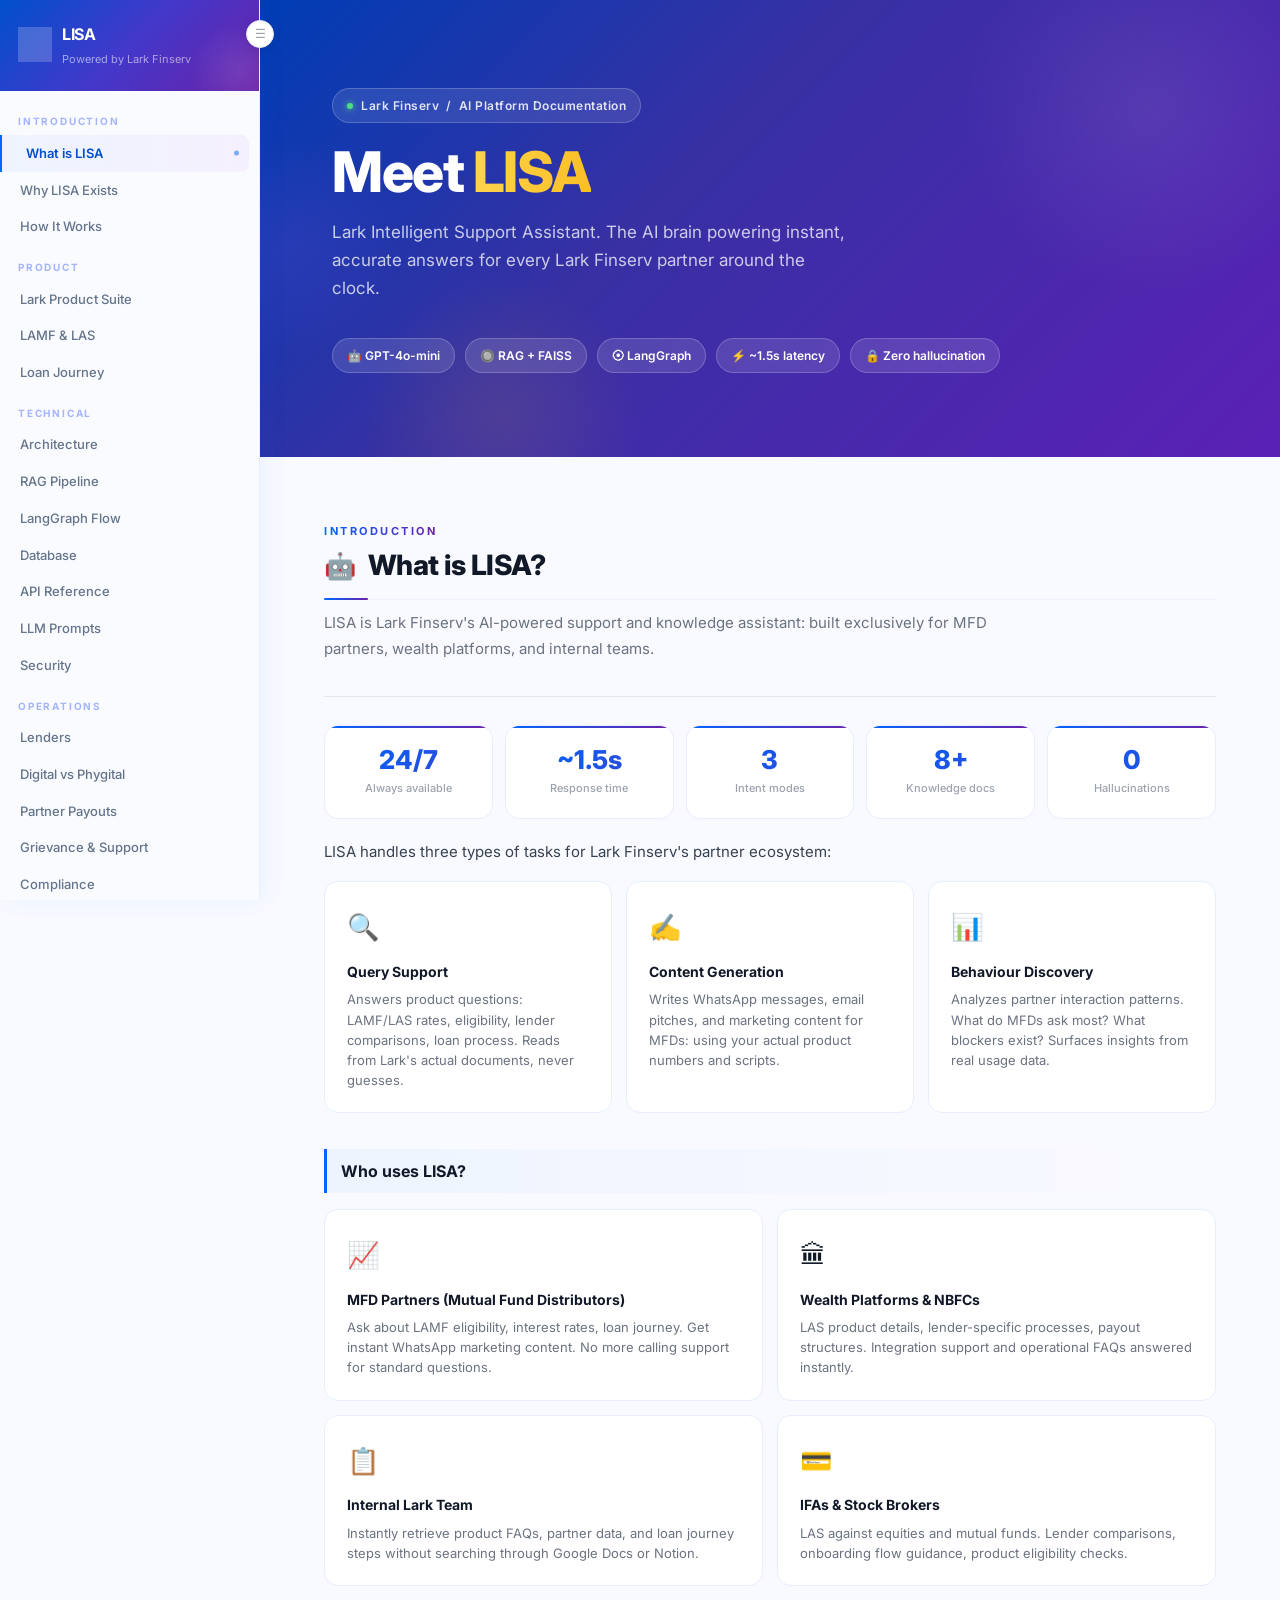
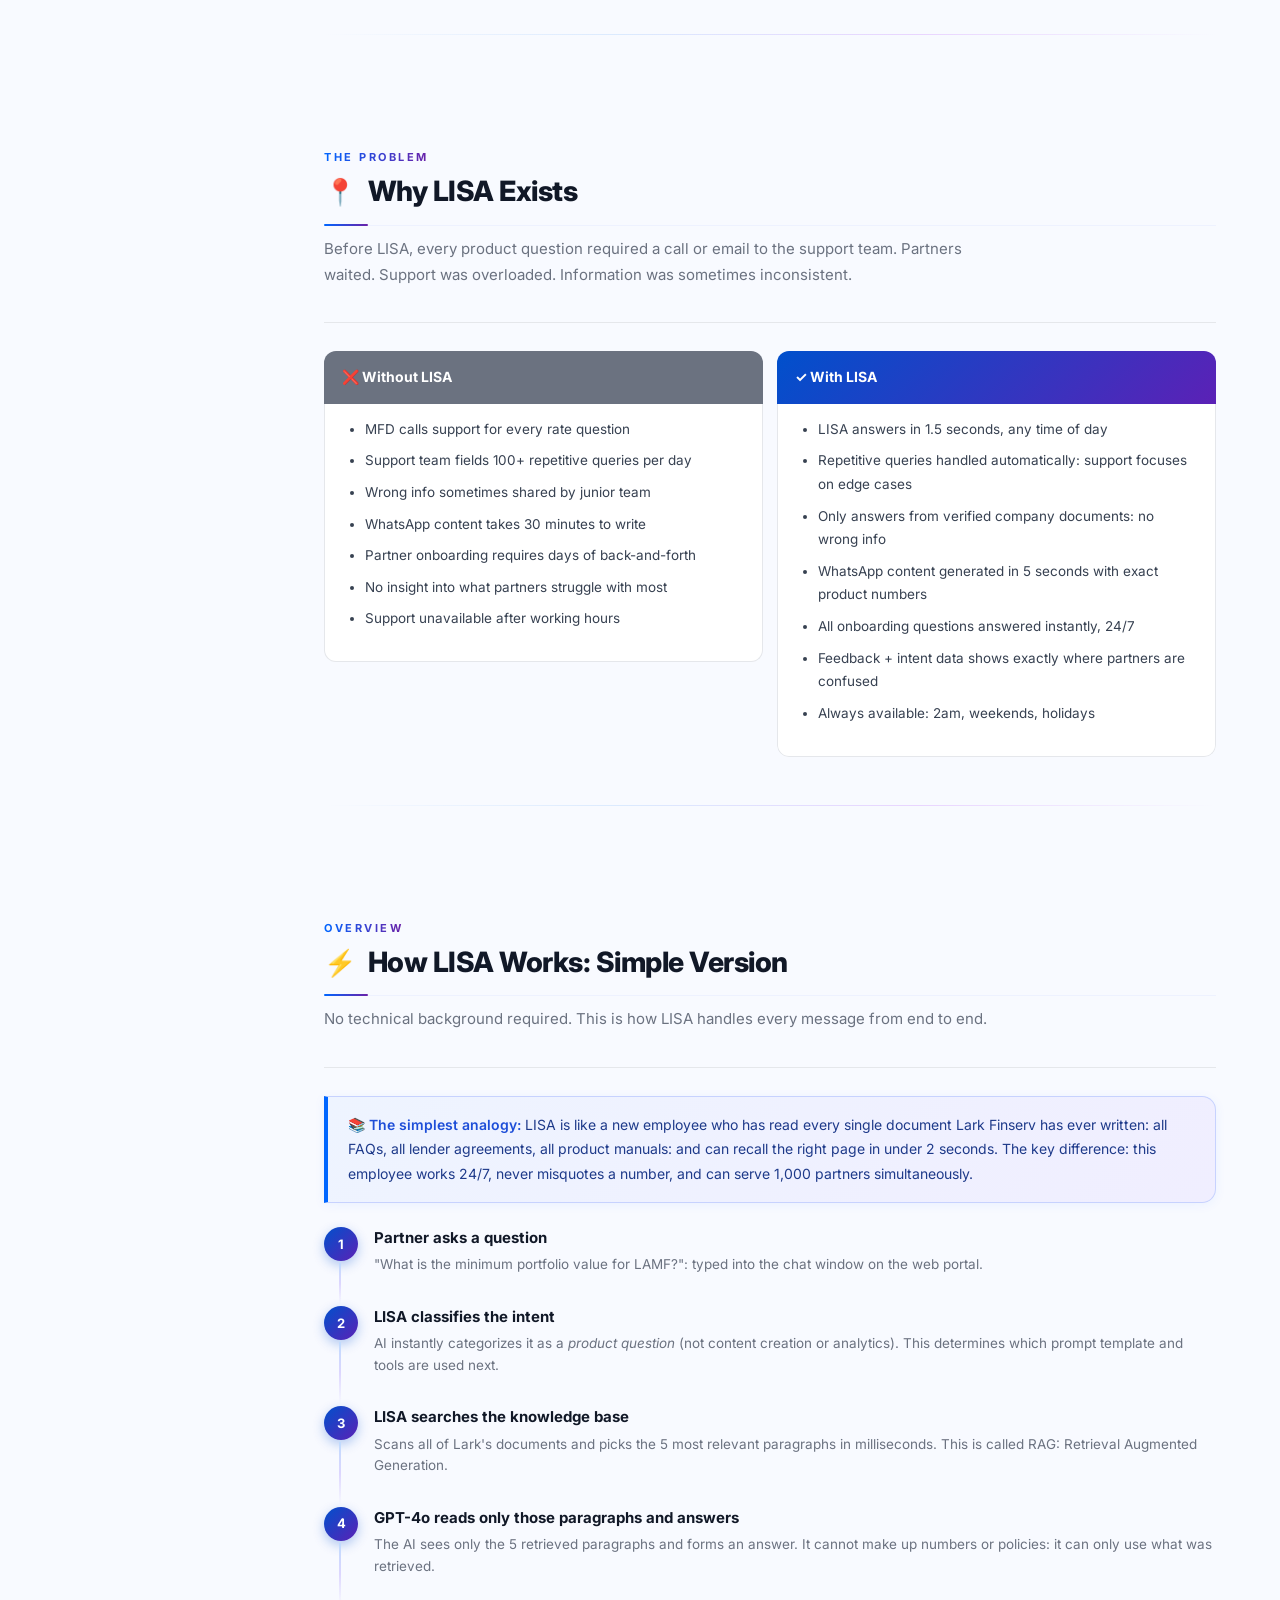
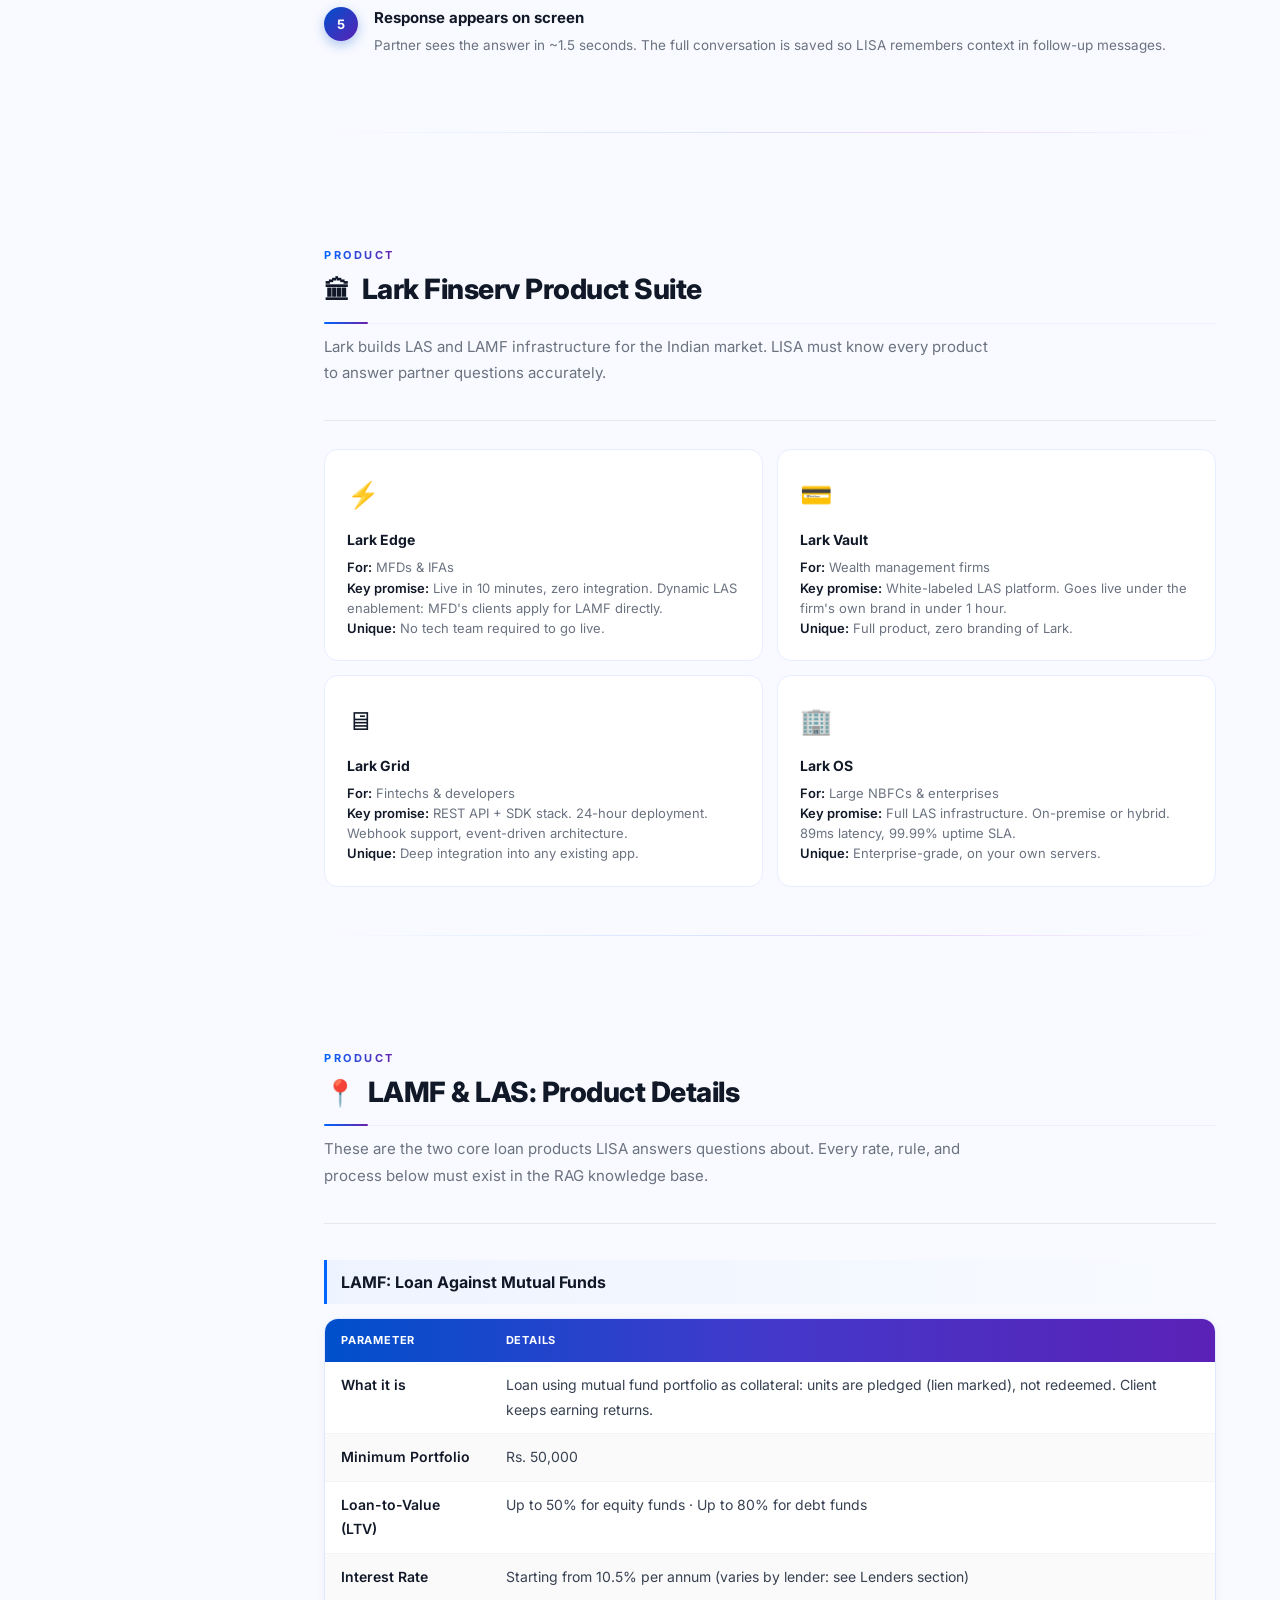
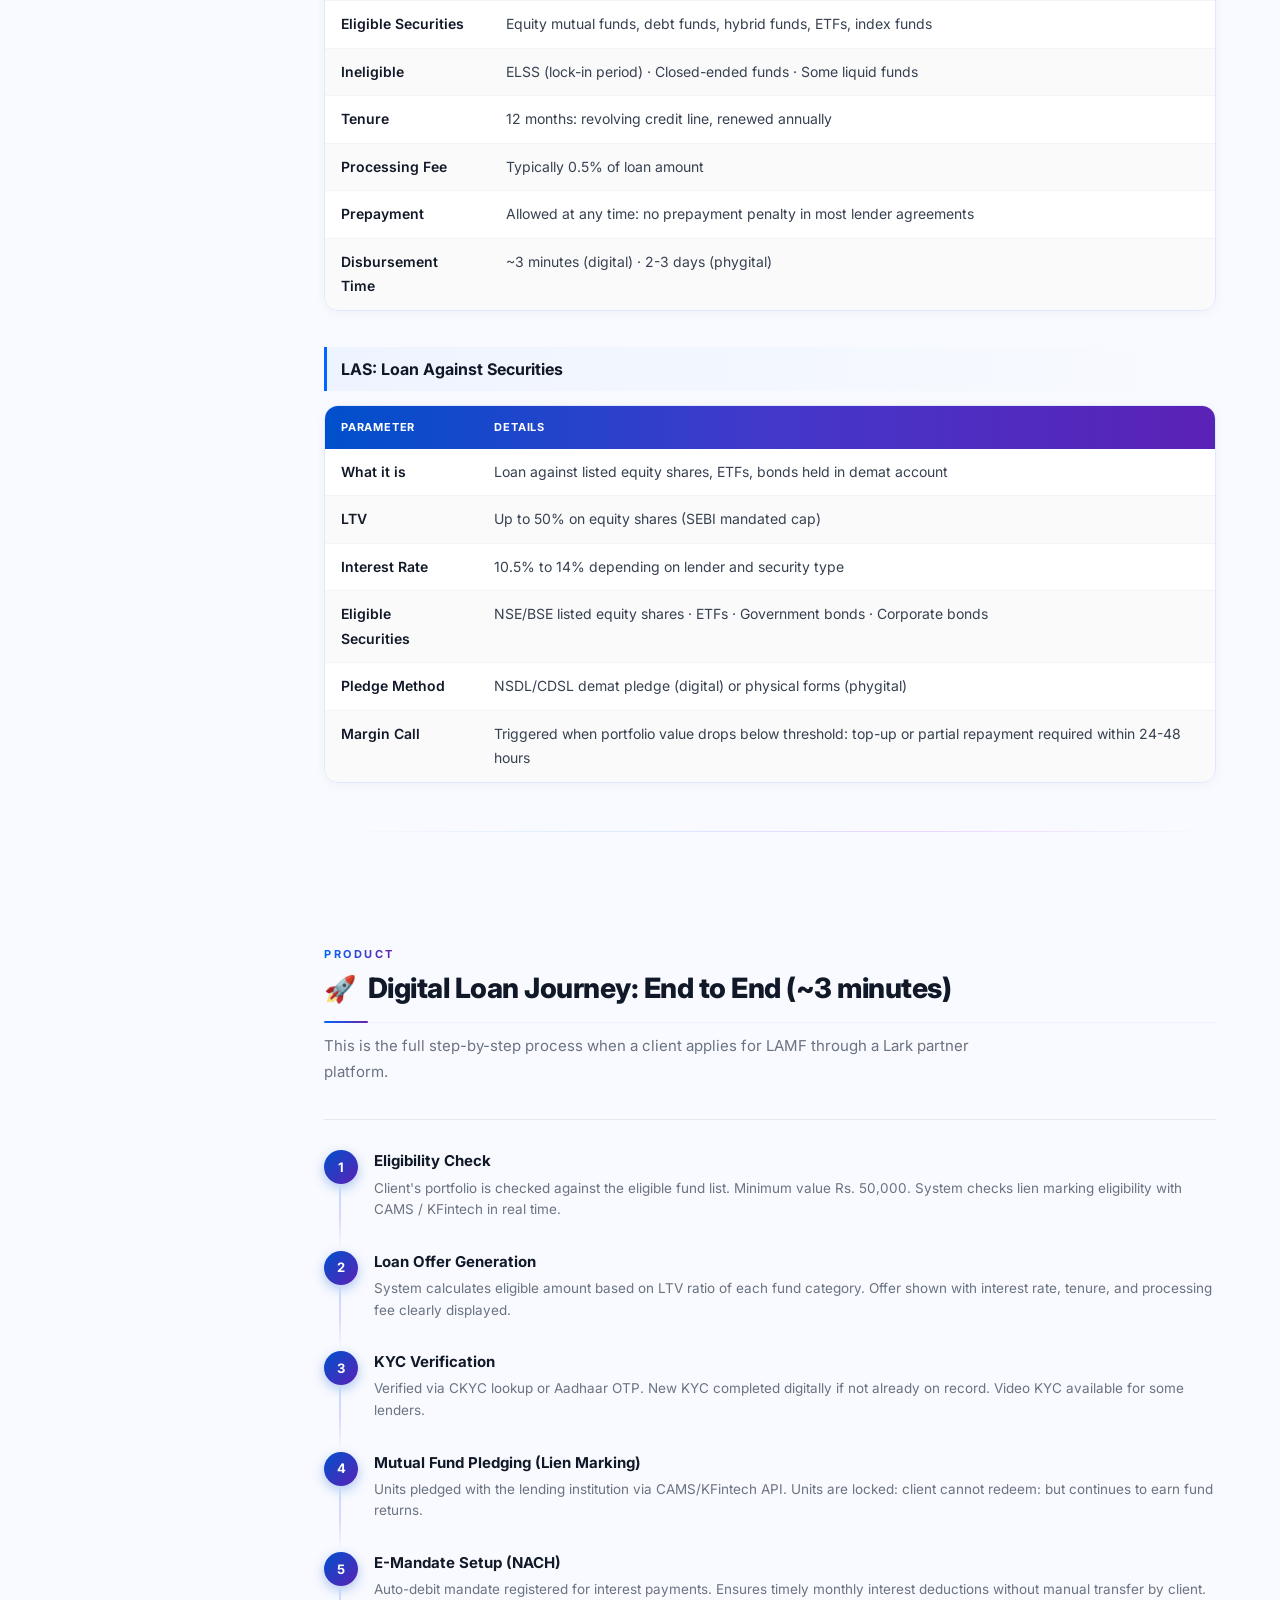
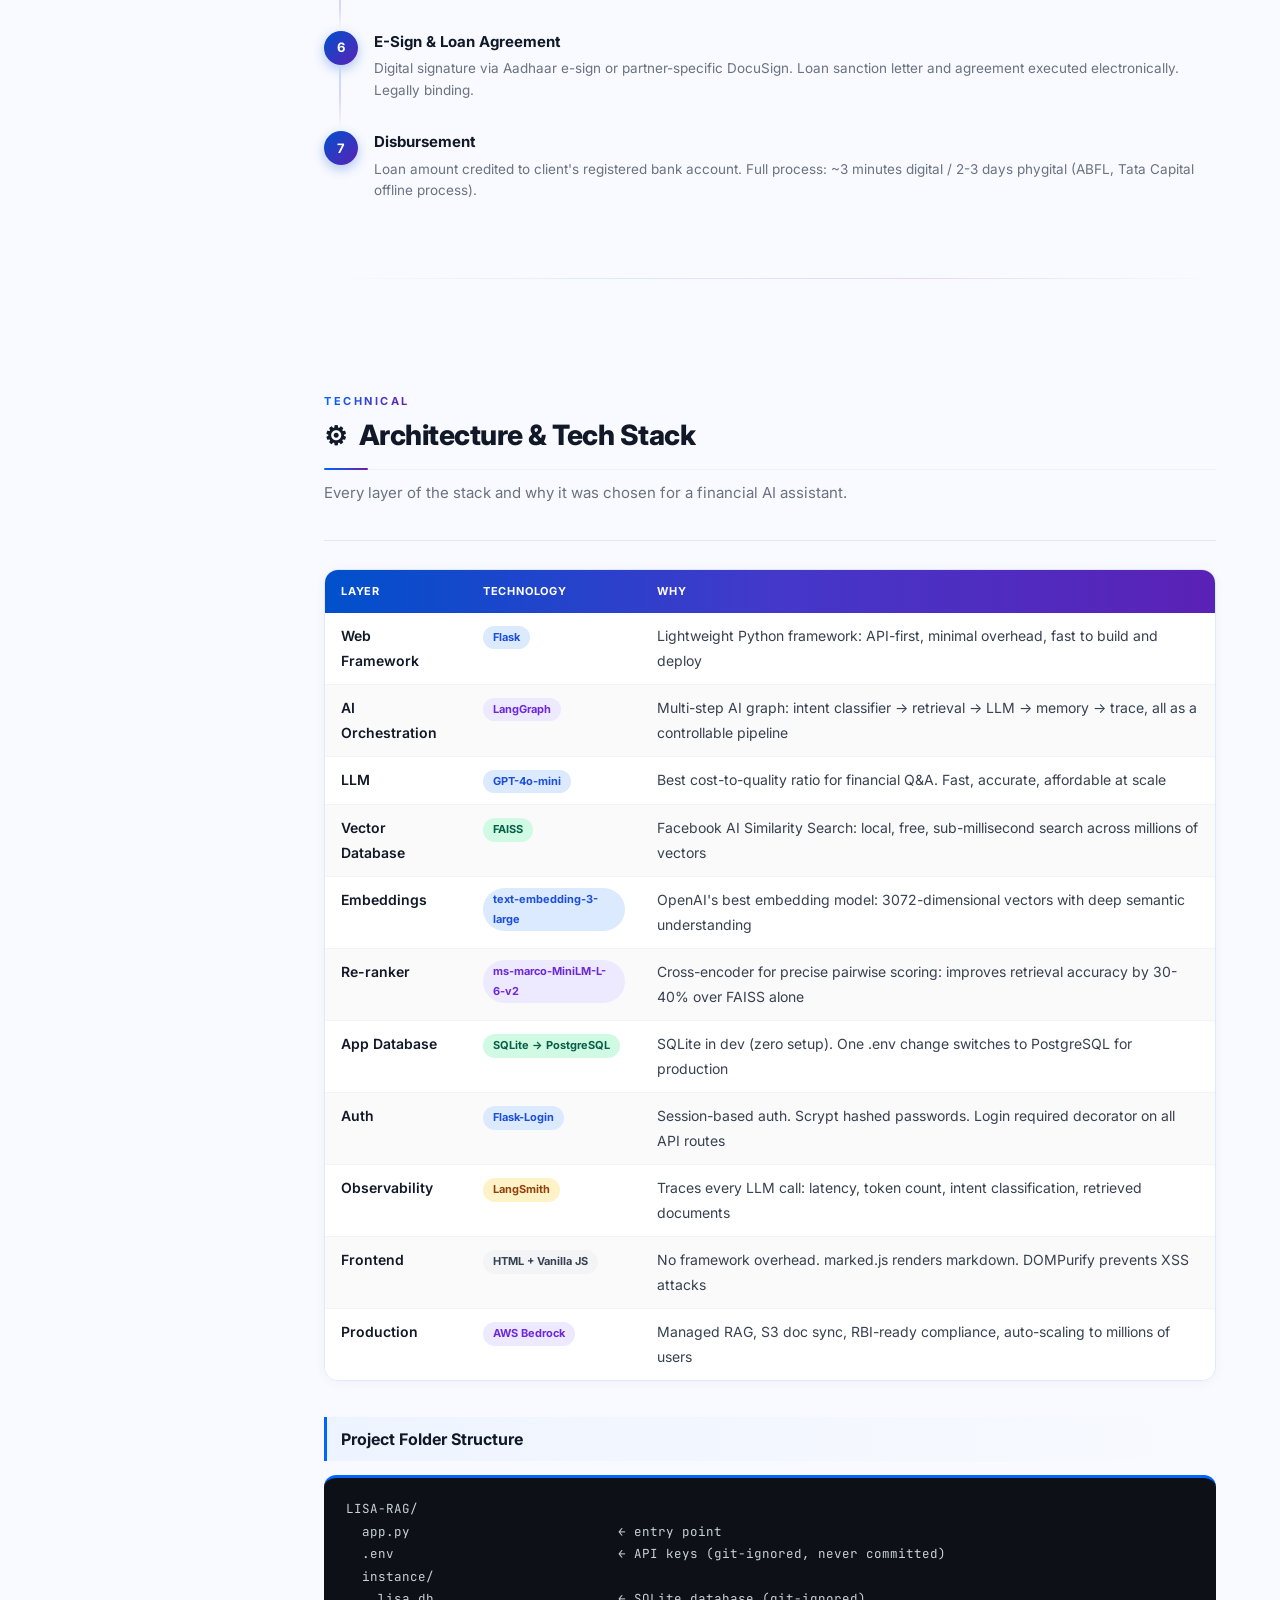
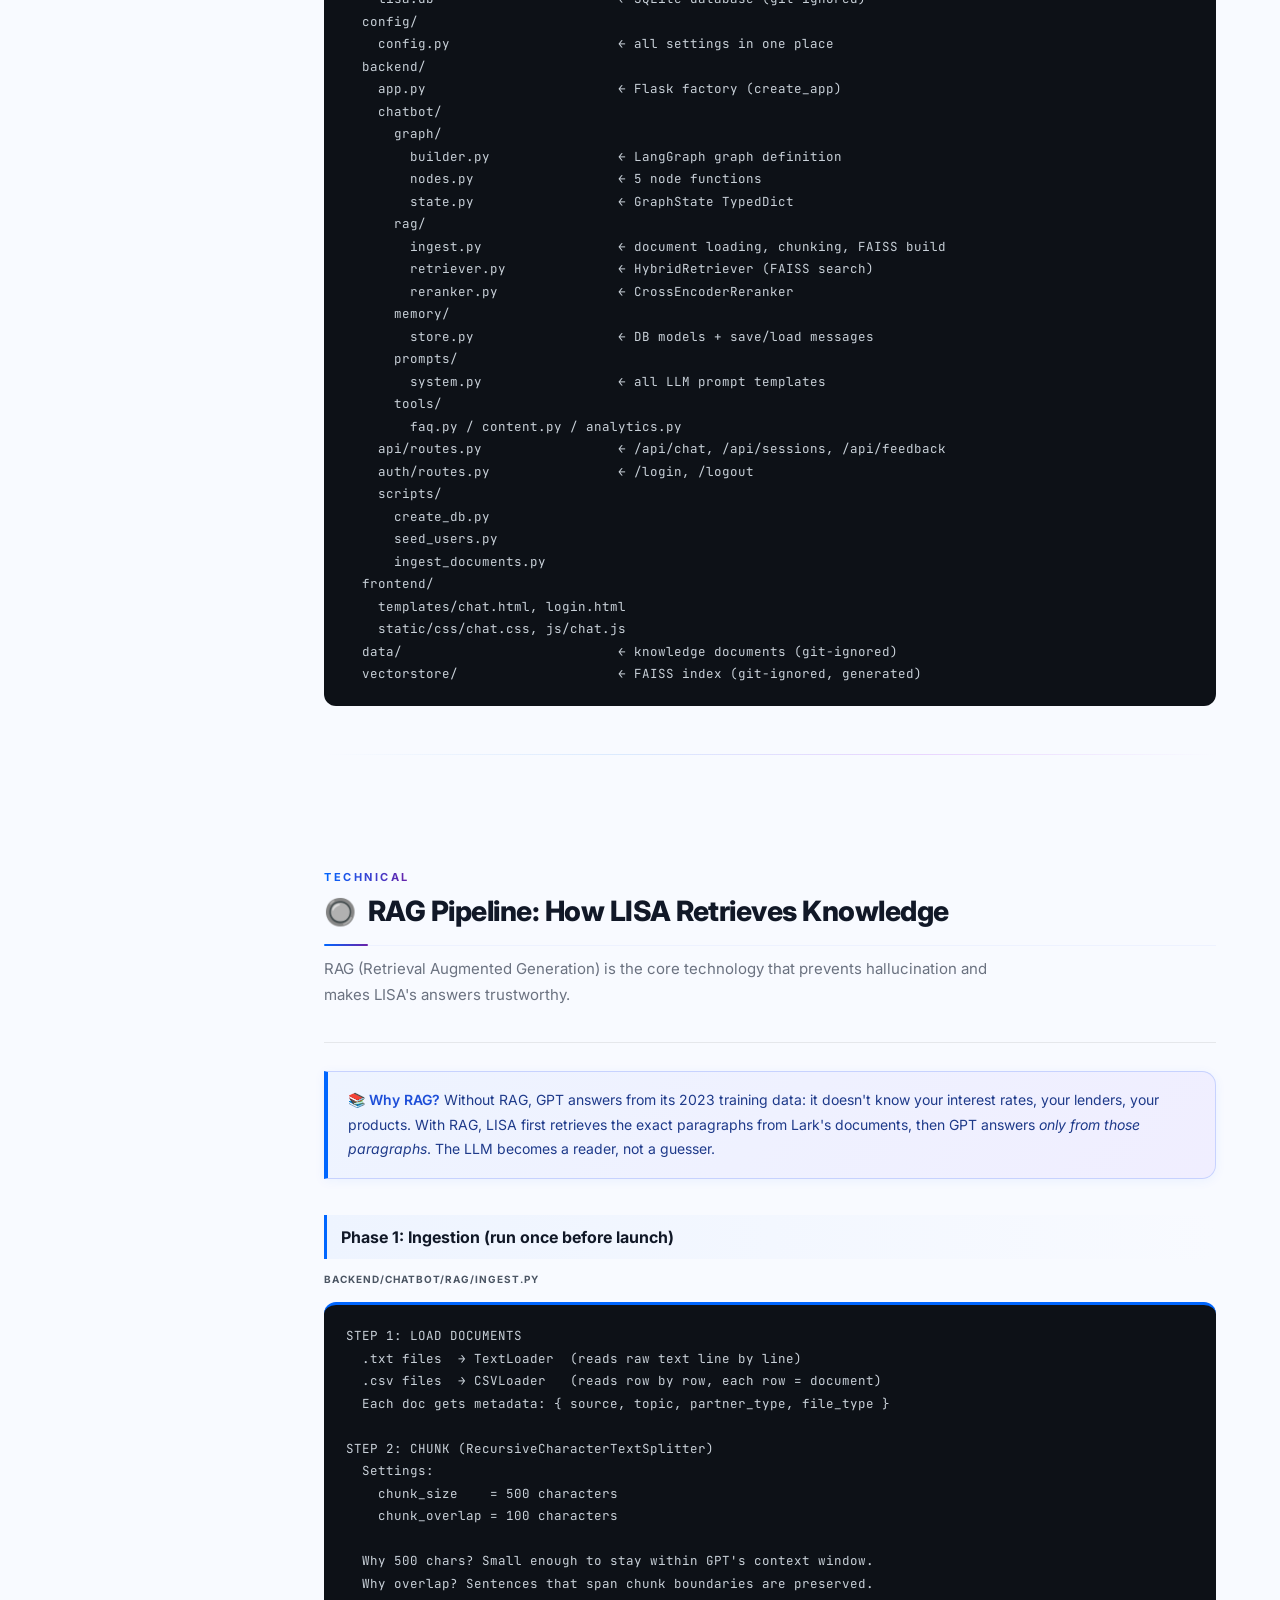
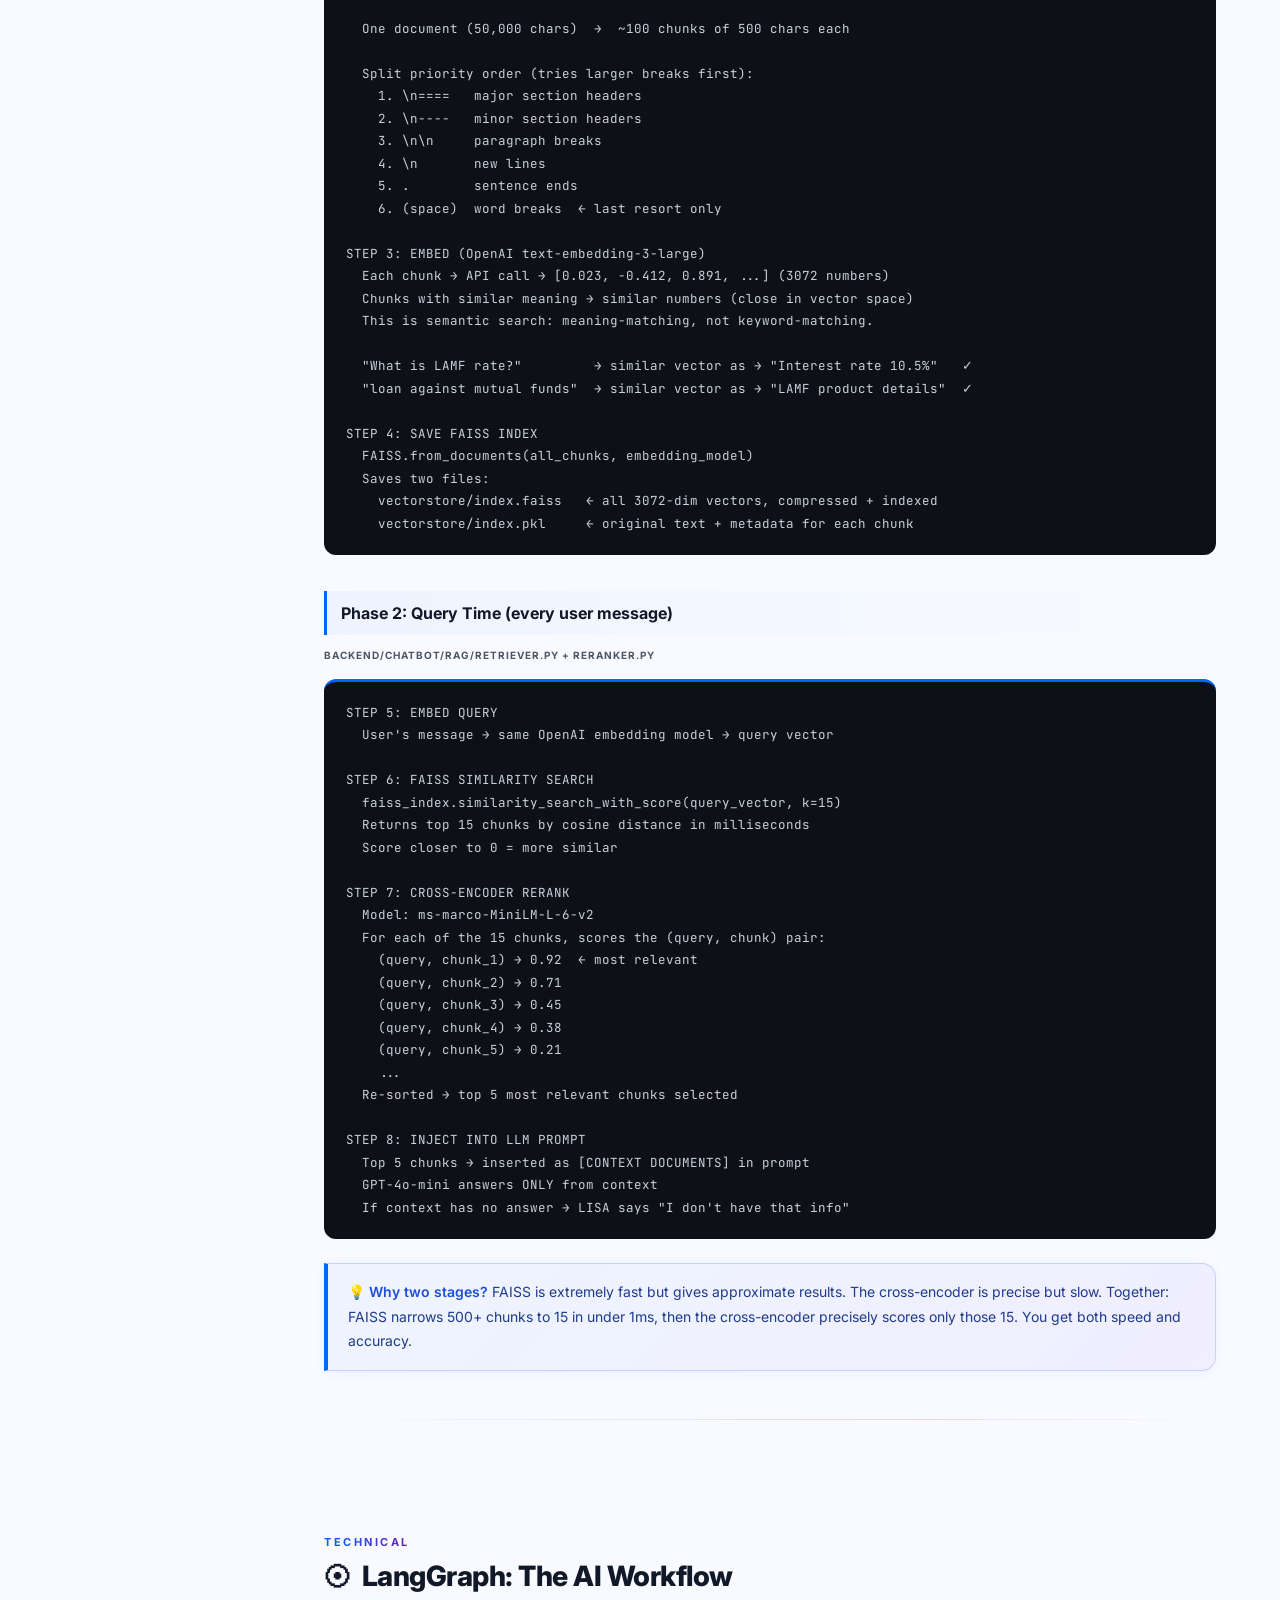
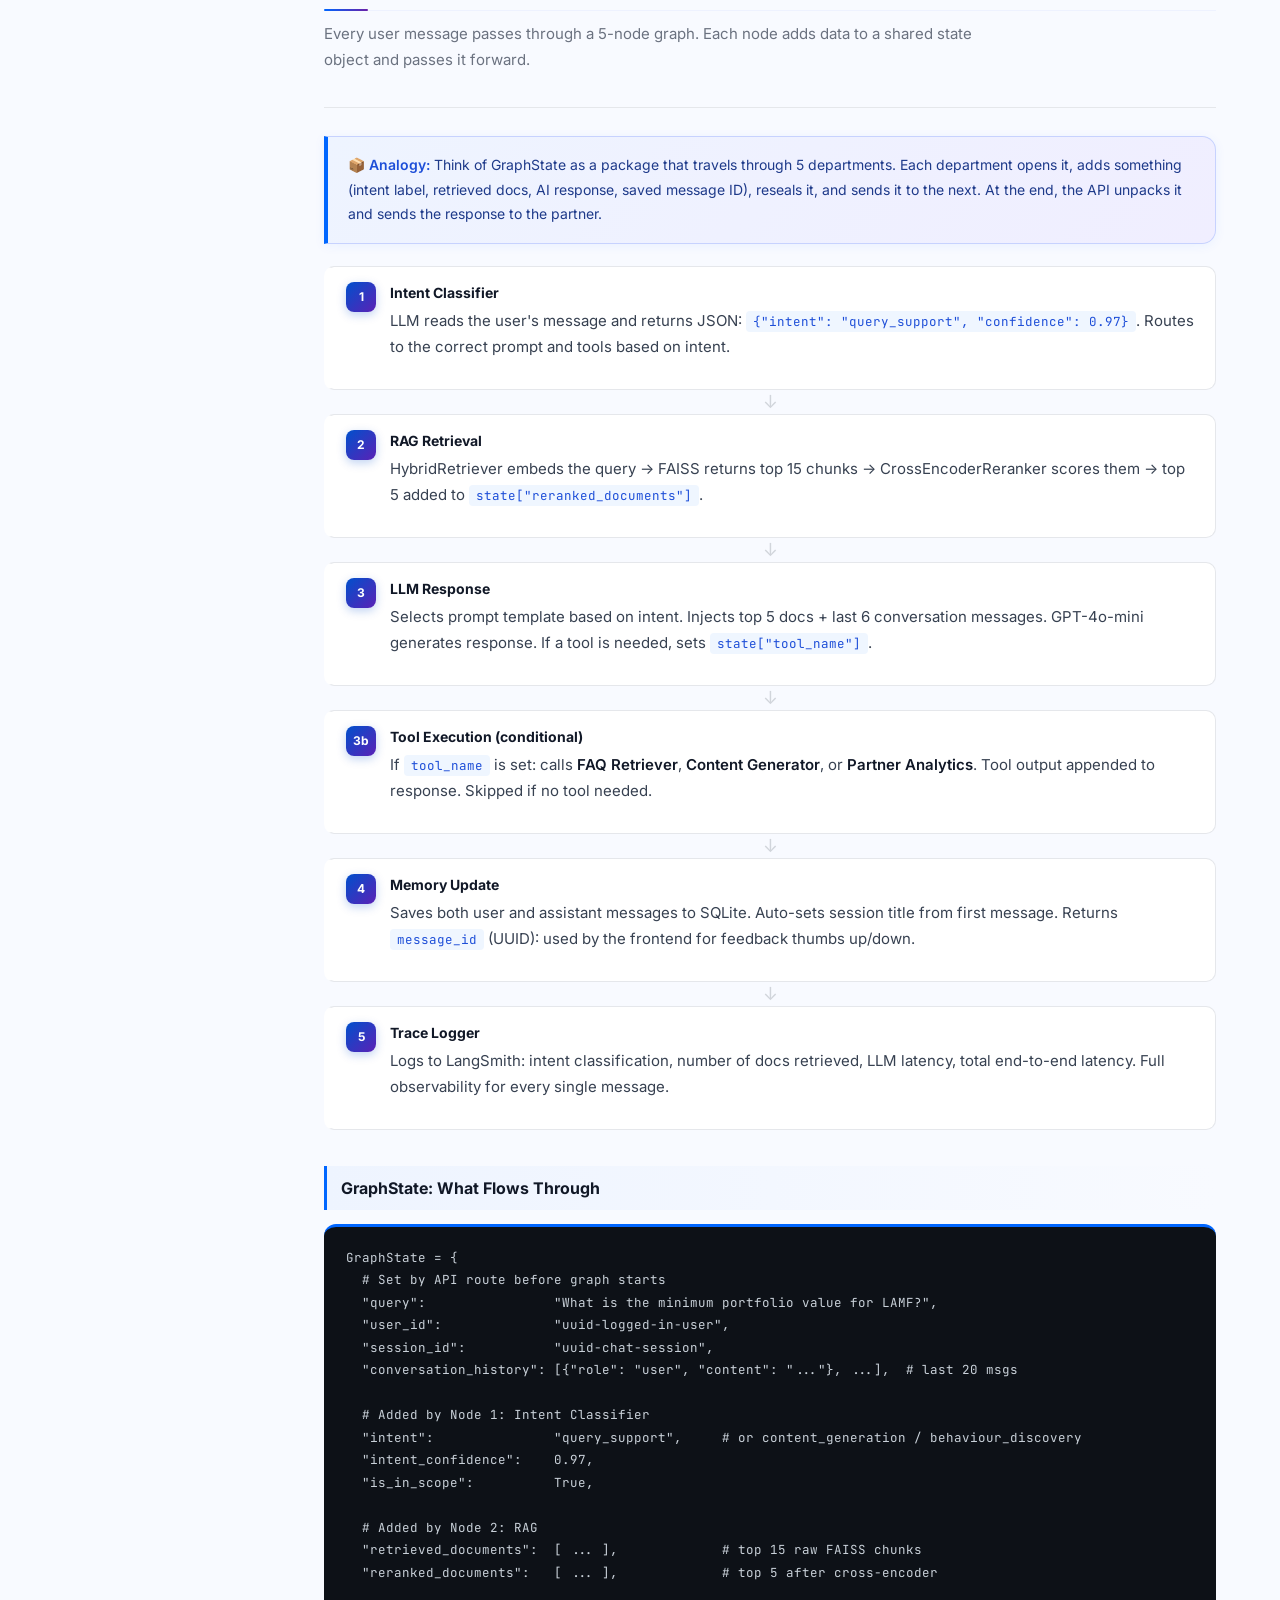
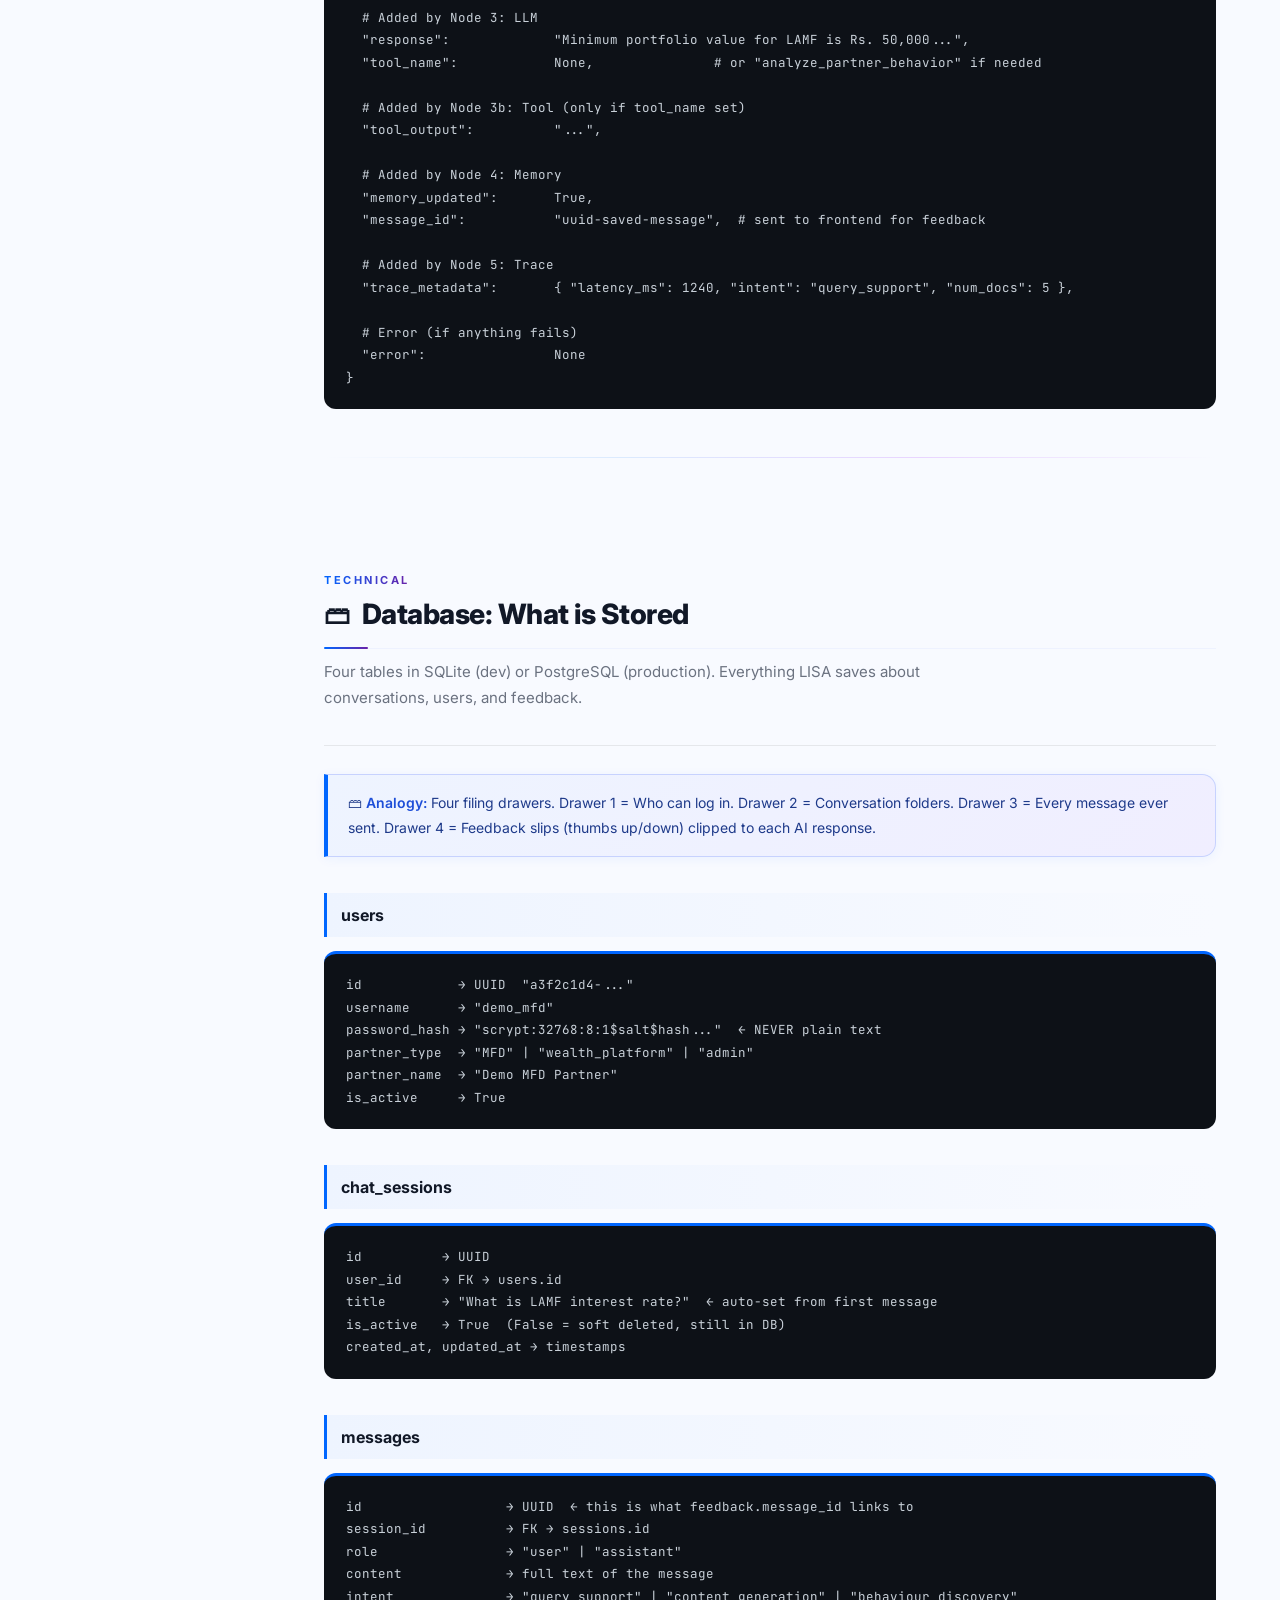
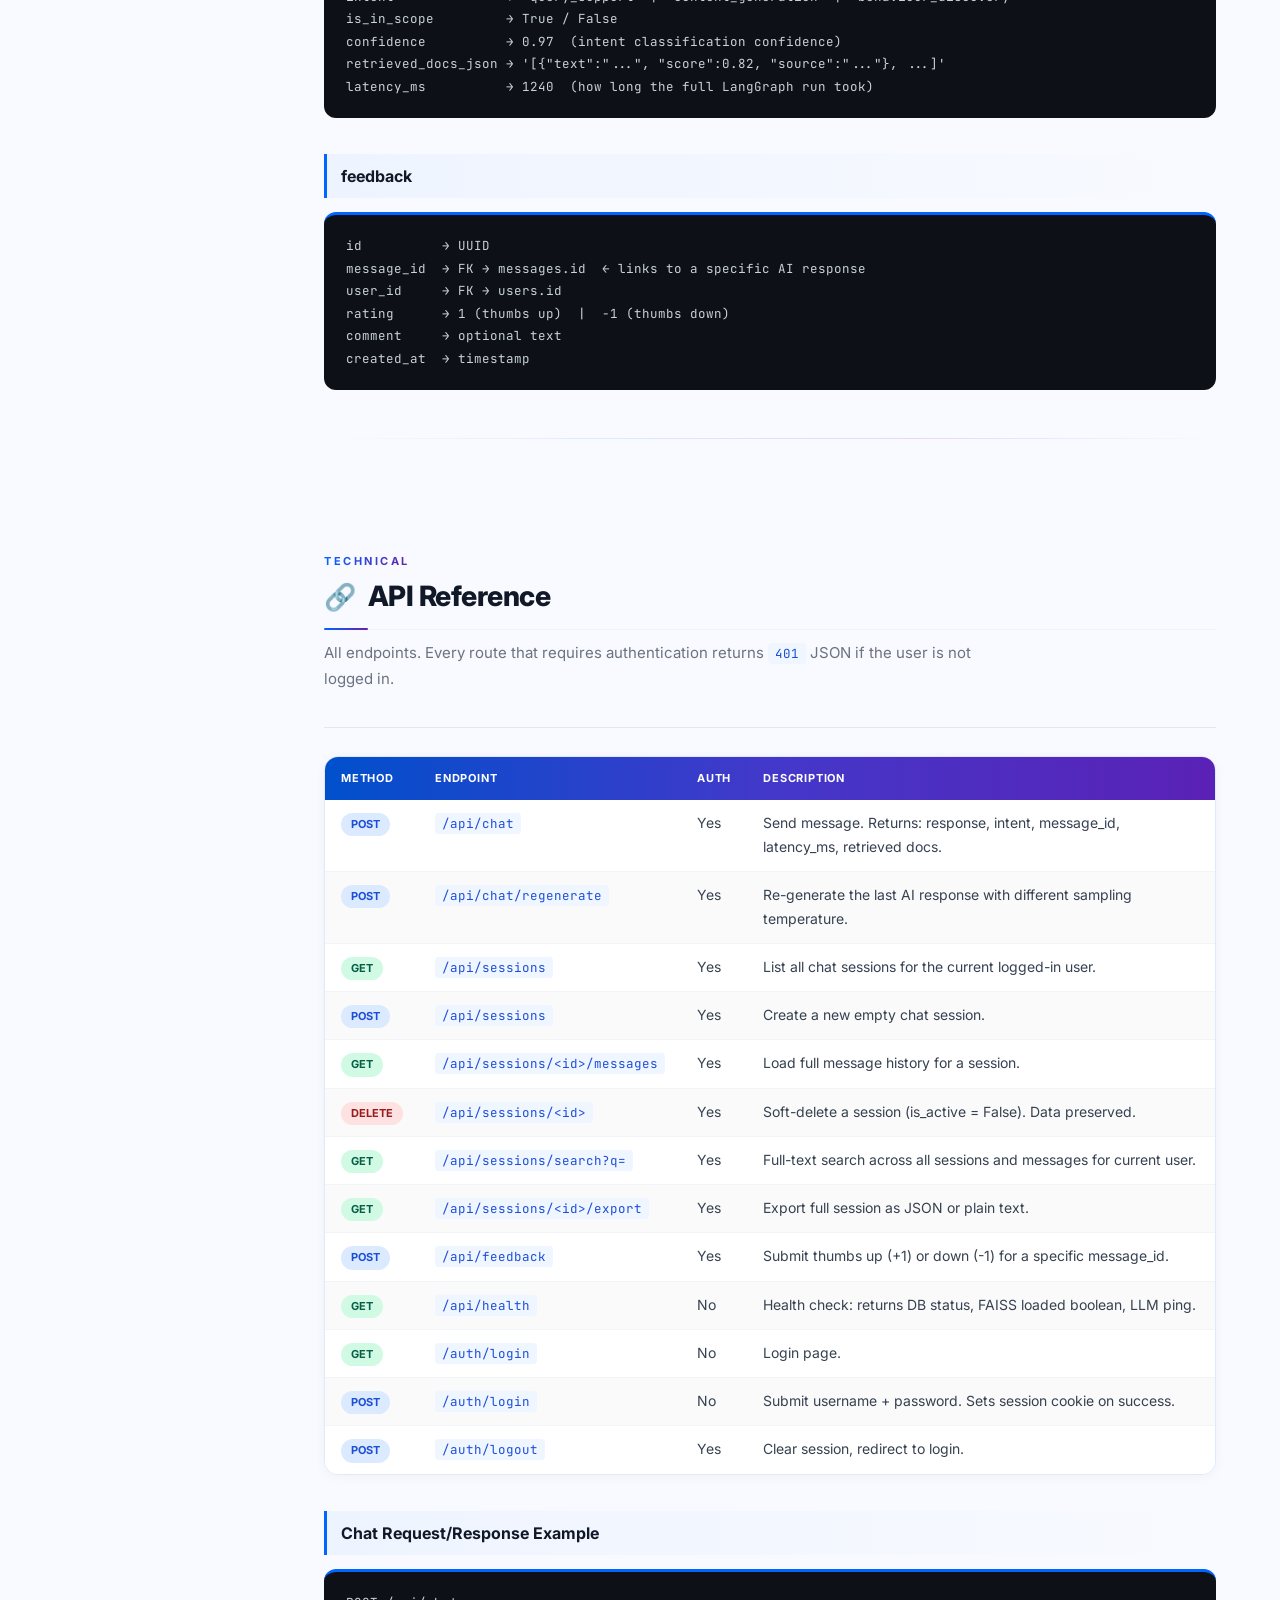
==== commit 7bb24c53: "Replace old doc list with interactive RAG checklist with checkboxes" ====
--- a/index.html
+++ b/index.html
@@ -793,8 +793,8 @@
 
     <div class="nav-group">
       <div class="nav-group-label">Knowledge Base</div>
-      <a class="nav-link" onclick="goto('rag-docs')">What Docs LISA Needs</a>
       <a class="nav-link" onclick="goto('doc-format')">How to Write Docs</a>
+      <a class="nav-link" onclick="goto('rag-checklist')">RAG Doc Checklist</a>
     </div>
 
     <div class="nav-group">
@@ -1849,57 +1849,6 @@
 
 <div class="divider"></div>
 
-<!-- ════════════════════════════════════════════
-     RAG DOCS
-════════════════════════════════════════════ -->
-<div id="rag-docs" class="anchor">
-  <div class="section-header">
-    <div class="eyebrow">Knowledge Base</div>
-    <h2><span class="ico">&#128196;</span> What Documents LISA Needs</h2>
-    <p>LISA's quality is 100% dependent on what's in <code>data/</code>. If a document doesn't exist, LISA cannot answer that question. This is the master checklist.</p>
-  </div>
-
-  <div class="highlight">&#128161; <strong>Rule:</strong> If it's not in <code>data/</code>, LISA will say "I don't have that information." Better documents = better LISA. Every missing doc is a gap in LISA's knowledge.</div>
-
-  <h3>Product Documents</h3>
-  <ul class="checklist">
-    <li><span class="ch-ok">&#10003;</span><div><strong>AI_B2C_RAG_Optimized.txt</strong>: LAMF/LAS product FAQ: rates, LTV, eligibility, process, fees, prepayment. <span class="pill pg">Exists</span></div></li>
-    <li><span class="ch-ok">&#10003;</span><div><strong>Lark_Finserv_Company_Information.txt</strong>: Company overview, mission, product line, team. <span class="pill pg">Exists</span></div></li>
-    <li><span class="ch-ok">&#10003;</span><div><strong>Promotion Material.txt</strong>: WhatsApp templates, pitch scripts, MFD marketing content. <span class="pill pg">Exists</span></div></li>
-    <li><span class="ch-miss">&#9679;</span><div><strong>Lark_Edge_Product_Sheet.txt</strong>: Feature list, setup guide, MFD use cases, pricing, go-live steps. <span class="pill po">Missing: add to data/</span></div></li>
-    <li><span class="ch-miss">&#9679;</span><div><strong>Lark_Vault_Product_Sheet.txt</strong>: White-label platform features, config options, onboarding. <span class="pill po">Missing</span></div></li>
-    <li><span class="ch-miss">&#9679;</span><div><strong>Lark_OS_Enterprise_Guide.txt</strong>: Enterprise LAS infrastructure, on-premise setup, SLAs. <span class="pill po">Missing</span></div></li>
-    <li><span class="ch-miss">&#9679;</span><div><strong>Lark_Grid_API_Overview.txt</strong>: SDK capabilities, REST endpoints, webhook events. <span class="pill po">Missing</span></div></li>
-  </ul>
-
-  <h3>Lender Documents</h3>
-  <ul class="checklist">
-    <li><span class="ch-ok">&#10003;</span><div><strong>ABFL Tata Offline LAS.txt</strong>: Phygital process for ABFL and Tata Capital, required docs, TAT. <span class="pill pg">Exists</span></div></li>
-    <li><span class="ch-miss">&#9679;</span><div><strong>BFL_Product_Sheet.txt</strong>: Bajaj Finance LAMF rates, LTV, digital process, contacts. <span class="pill po">Missing: high priority</span></div></li>
-    <li><span class="ch-miss">&#9679;</span><div><strong>DSP_Lender_Guide.txt</strong>: DSP Blackrock LAS terms, eligible funds, rates, lien process. <span class="pill po">Missing: high priority</span></div></li>
-    <li><span class="ch-miss">&#9679;</span><div><strong>Mirae_Asset_LAS.txt</strong>: Mirae rates, CAMS process, eligible fund list. <span class="pill po">Missing</span></div></li>
-    <li><span class="ch-miss">&#9679;</span><div><strong>Lender_Comparison_Matrix.txt</strong>: Side-by-side: rate, LTV, process, TAT, min amount. <span class="pill po">Missing: very high value</span></div></li>
-  </ul>
-
-  <h3>Operations Documents</h3>
-  <ul class="checklist">
-    <li><span class="ch-ok">&#10003;</span><div><strong>Lark_Finserv_RAG_Notes.txt</strong>: Internal operations notes and additional context. <span class="pill pg">Exists</span></div></li>
-    <li><span class="ch-miss">&#9679;</span><div><strong>Loan_Journey_Detailed.txt</strong>: Step-by-step from eligibility check to disbursement. Timings at each step. <span class="pill po">Missing</span></div></li>
-    <li><span class="ch-miss">&#9679;</span><div><strong>Partner_Payout_Guide.txt</strong>: Upfront payout %, trail income, processing fee share by lender. <span class="pill po">Missing</span></div></li>
-    <li><span class="ch-miss">&#9679;</span><div><strong>Grievance_SOP.txt</strong>: Issue types, escalation path, resolution SLAs, contacts. <span class="pill po">Missing</span></div></li>
-    <li><span class="ch-miss">&#9679;</span><div><strong>Margin_Call_Process.txt</strong>: When triggered, top-up options, repayment, lender-specific rules. <span class="pill po">Missing</span></div></li>
-    <li><span class="ch-miss">&#9679;</span><div><strong>Partner_Onboarding_Checklist.txt</strong>: Steps to onboard a new MFD/wealth platform partner. <span class="pill po">Missing</span></div></li>
-  </ul>
-
-  <h3>Training Data</h3>
-  <ul class="checklist">
-    <li><span class="ch-ok">&#10003;</span><div><strong>Complete_Training_Dataset_Labeled.csv</strong>: 503 labeled Q&amp;A pairs covering most common MFD questions. <span class="pill pg">Exists</span></div></li>
-    <li><span class="ch-miss">&#9679;</span><div><strong>FAQ_Extended.txt</strong>: Expand to 1000+ Q&amp;A pairs. Add lender-specific, payout, grievance questions. <span class="pill po">Expand</span></div></li>
-  </ul>
-</div>
-
-<div class="divider"></div>
-
 <!-- DOC FORMAT -->
 <div id="doc-format" class="anchor">
   <div class="section-header">
@@ -1954,6 +1903,514 @@
 Ineligible: ELSS funds (lock-in), closed-ended funds.
 Minimum portfolio value: Rs. 50,000.
 KYC: Must be Aadhaar/PAN linked.</pre>
+</div>
+
+<div class="divider"></div>
+
+<!-- ════════════════════════════════════════════
+     RAG DOC CHECKLIST
+════════════════════════════════════════════ -->
+<div id="rag-checklist" class="anchor">
+  <div class="section-header">
+    <div class="eyebrow">Knowledge Base</div>
+    <h2><span class="ico">&#9989;</span> RAG Document Checklist — Full List</h2>
+    <p>Complete list of all 45 documents required to build LISA's knowledge base across 10 categories. Each document must be prepared, reviewed, and uploaded before LISA can answer queries in that area. Share this with your team to assign ownership and track progress.</p>
+  </div>
+
+  <div class="highlight">&#128161; <strong>Instructions:</strong> Format should be PDF or DOCX. Use exact file names as listed. Upload to the shared <code>data/</code> folder and notify the LISA admin to trigger re-ingestion. Priority 1 documents must be completed first — LISA cannot go live without them.</div>
+
+  <!-- Summary stats -->
+  <div class="reveal-group" style="display:grid;grid-template-columns:repeat(4,1fr);gap:16px;margin:24px 0 32px;">
+    <div style="background:#fff;border:1px solid #E8EEFF;border-radius:12px;padding:20px;text-align:center;box-shadow:0 2px 10px rgba(0,0,0,0.05);">
+      <div style="font-size:28px;font-weight:800;color:#0050CC;font-family:'Inter',sans-serif;">45</div>
+      <div style="font-size:11px;color:#6B7A99;margin-top:2px;">Total Documents</div>
+    </div>
+    <div style="background:#fff;border:1px solid #E8EEFF;border-radius:12px;padding:20px;text-align:center;box-shadow:0 2px 10px rgba(0,0,0,0.05);">
+      <div style="font-size:28px;font-weight:800;color:#5B21B6;font-family:'Inter',sans-serif;">10</div>
+      <div style="font-size:11px;color:#6B7A99;margin-top:2px;">Categories</div>
+    </div>
+    <div style="background:#fff;border:1px solid #E8EEFF;border-radius:12px;padding:20px;text-align:center;box-shadow:0 2px 10px rgba(0,0,0,0.05);">
+      <div style="font-size:28px;font-weight:800;color:#DC2626;font-family:'Inter',sans-serif;">12</div>
+      <div style="font-size:11px;color:#6B7A99;margin-top:2px;">Priority 1 Docs</div>
+    </div>
+    <div style="background:#fff;border:1px solid #E8EEFF;border-radius:12px;padding:20px;text-align:center;box-shadow:0 2px 10px rgba(0,0,0,0.05);">
+      <div style="font-size:28px;font-weight:800;color:#059669;font-family:'Inter',sans-serif;">~3</div>
+      <div style="font-size:11px;color:#6B7A99;margin-top:2px;">Weeks to Complete</div>
+    </div>
+  </div>
+
+
+  <!-- Progress bar -->
+  <div style="margin:0 0 8px;">
+    <div style="display:flex;justify-content:space-between;align-items:center;margin-bottom:6px;">
+      <span style="font-size:13px;font-weight:600;color:#0D0D2B;">Document Completion Progress</span>
+      <span id="progress-label" style="font-size:13px;font-weight:700;color:#0050CC;">0 / 45 Done</span>
+    </div>
+    <div class="progress-bar-wrap"><div class="progress-bar-fill" id="progress-fill" style="width:0%"></div></div>
+  </div>
+
+  <!-- Shared table styles -->
+  <style>
+  .rag-table { width:100%; border-collapse:collapse; border-radius:12px; overflow:hidden; box-shadow:0 2px 16px rgba(0,0,0,0.07); margin-bottom:32px; }
+  .rag-table thead tr { background:linear-gradient(135deg,#0D0D2B,#1A1A4E); }
+  .rag-table thead th { padding:12px 16px; text-align:left; font-size:11px; font-weight:700; color:#F0A500; letter-spacing:.8px; text-transform:uppercase; }
+  .rag-table tbody tr { background:#fff; border-bottom:1px solid #EEF2FF; }
+  .rag-table tbody tr:nth-child(even) { background:#F8FAFF; }
+  .rag-table tbody tr:hover { background:#EEF4FF; }
+  .rag-table tbody td { padding:11px 16px; font-size:13px; color:#2D3748; vertical-align:top; }
+  .rag-table tbody td:first-child { font-weight:600; color:#0D0D2B; width:28%; }
+  .rag-table tbody td:nth-child(3) { width:14%; }
+  .rag-table tbody td:last-child { width:10%; text-align:center; }
+  .rbadge { display:inline-block; padding:3px 10px; border-radius:20px; font-size:11px; font-weight:600; white-space:nowrap; }
+  .rbadge-pending { background:#FEF3C7; color:#92400E; }
+  .rbadge-done    { background:#D1FAE5; color:#065F46; }
+  .rbadge-draft   { background:#DBEAFE; color:#1E3A8A; }
+  .rbadge-p1      { background:#FEE2E2; color:#991B1B; }
+  .rag-section-title { display:flex; align-items:center; gap:12px; margin:36px 0 14px; }
+  .rag-sec-num { background:linear-gradient(135deg,#0050CC,#5B21B6); color:#fff; font-size:12px; font-weight:800; width:30px; height:30px; border-radius:50%; display:flex; align-items:center; justify-content:center; flex-shrink:0; }
+  .rag-sec-label { font-size:15px; font-weight:700; color:#0D0D2B; }
+  .rag-sec-label span { font-size:12px; font-weight:400; color:#6B7A99; margin-left:8px; }
+  .priority-section { margin-top:40px; }
+  .priority-section .rag-table tbody td:first-child { color:#0050CC; width:8%; text-align:center; }
+  .priority-section .rag-table tbody td:nth-child(2) { font-weight:600; color:#0D0D2B; width:22%; }
+  .prow-p1 td { background:#FEF2F2 !important; }
+  .prow-p2 td { background:#FFFBEB !important; }
+  .prow-p3 td { background:#EFF6FF !important; }
+
+  .cb-wrap { display:inline-flex; align-items:center; cursor:pointer; }
+  .cb-wrap input { display:none; }
+  .cb-box {
+    width:22px; height:22px; border:2px solid #CBD5E0; border-radius:6px;
+    display:flex; align-items:center; justify-content:center;
+    transition:all 0.2s; background:#fff;
+  }
+  .cb-wrap input:checked + .cb-box {
+    background:linear-gradient(135deg,#059669,#10B981);
+    border-color:#059669;
+  }
+  .cb-wrap input:checked + .cb-box::after {
+    content:'✓'; color:#fff; font-size:13px; font-weight:800;
+  }
+  .rag-table tbody tr.row-done td { opacity:0.5; }
+  .rag-table tbody tr.row-done td:first-child { text-decoration:line-through; color:#9CA3AF; }
+  .progress-bar-wrap { background:#E8EEFF; border-radius:20px; height:10px; margin:16px 0 6px; overflow:hidden; }
+  .progress-bar-fill { height:10px; background:linear-gradient(90deg,#0050CC,#5B21B6); border-radius:20px; transition:width 0.4s ease; }
+  .progress-label { font-size:12px; color:#6B7A99; margin-bottom:20px; }
+  .progress-label strong { color:#0050CC; }
+
+  </style>
+
+  <!-- SECTION 1 -->
+  <div class="rag-section-title"><div class="rag-sec-num">1</div><div class="rag-sec-label">Company &amp; Platform <span>4 documents</span></div></div>
+  <table class="rag-table">
+    <thead><tr><th>Document Name</th><th>What It Must Cover</th><th>Owner</th><th style="text-align:center;width:60px;">Done?</th></tr></thead>
+    <tbody>
+      <tr><td>Lark Finserv Company Overview</td><td>Founded July 2023, mission, what Lark is (LSP + TSP, not a lender), milestones, leadership, 50+ partners, ₹300 Cr AUM, RBI compliance</td><td>Marketing</td><td style="text-align:center;width:60px;">
+        <label class="cb-wrap" title="Mark as done">
+          <input type="checkbox" class="doc-cb" id="doc_1" onchange="toggleDoc(this)">
+          <span class="cb-box"></span>
+        </label>
+      </td></tr>
+      <tr><td>What Lark Does vs What Lenders Do</td><td>Clear boundary — Lark = infrastructure + coordination, Lender = credit + disbursal. Responsibility matrix per stage.</td><td>Ops Manager</td><td style="text-align:center;width:60px;">
+        <label class="cb-wrap" title="Mark as done">
+          <input type="checkbox" class="doc-cb" id="doc_2" onchange="toggleDoc(this)">
+          <span class="cb-box"></span>
+        </label>
+      </td></tr>
+      <tr><td>Business Models Guide</td><td>SaaS Model, Revenue Share Model, B2C Direct Lending — how each works, who pays what, commercial terms overview</td><td>Business Team</td><td style="text-align:center;width:60px;">
+        <label class="cb-wrap" title="Mark as done">
+          <input type="checkbox" class="doc-cb" id="doc_3" onchange="toggleDoc(this)">
+          <span class="cb-box"></span>
+        </label>
+      </td></tr>
+      <tr><td>Regulatory Compliance Overview</td><td>RBI DLG September 2022, KYC/AML, DPDP Act 2023, SEBI, IT Act — what each means for Lark operations</td><td>Compliance</td><td style="text-align:center;width:60px;">
+        <label class="cb-wrap" title="Mark as done">
+          <input type="checkbox" class="doc-cb" id="doc_4" onchange="toggleDoc(this)">
+          <span class="cb-box"></span>
+        </label>
+      </td></tr>
+    </tbody>
+  </table>
+
+  <!-- SECTION 2 -->
+  <div class="rag-section-title"><div class="rag-sec-num">2</div><div class="rag-sec-label">Products <span>5 documents</span></div></div>
+  <table class="rag-table">
+    <thead><tr><th>Document Name</th><th>What It Must Cover</th><th>Owner</th><th style="text-align:center;width:60px;">Done?</th></tr></thead>
+    <tbody>
+      <tr><td>Lark Edge Product Guide</td><td>For MFDs &amp; IFAs. Zero integration, live in 10 min, ₹2,500/month. Loan tracking, eligibility checker, multiple lenders, marketing creatives, built-in simulator</td><td>Product</td><td style="text-align:center;width:60px;">
+        <label class="cb-wrap" title="Mark as done">
+          <input type="checkbox" class="doc-cb" id="doc_5" onchange="toggleDoc(this)">
+          <span class="cb-box"></span>
+        </label>
+      </td></tr>
+      <tr><td>Lark Vault Product Guide</td><td>For Wealth Platforms. White-labeled portal, live in 1 hr, ₹12,500/month. Admin console, permissioned access, CAS API, team management, branded UI, 99.9% SLA</td><td>Product</td><td style="text-align:center;width:60px;">
+        <label class="cb-wrap" title="Mark as done">
+          <input type="checkbox" class="doc-cb" id="doc_6" onchange="toggleDoc(this)">
+          <span class="cb-box"></span>
+        </label>
+      </td></tr>
+      <tr><td>Lark Grid Product Guide</td><td>For Developers/WealthTech. SDK + API stack, live in 24 hrs, ₹25,000/month. Web + mobile SDKs, webhooks, custom workflows, hosted portal, event-driven architecture</td><td>Product</td><td style="text-align:center;width:60px;">
+        <label class="cb-wrap" title="Mark as done">
+          <input type="checkbox" class="doc-cb" id="doc_7" onchange="toggleDoc(this)">
+          <span class="cb-box"></span>
+        </label>
+      </td></tr>
+      <tr><td>Lark OS Product Guide</td><td>For Enterprises. On-premise/hybrid, custom pricing, 99.99% SLA, 24/7 support, custom module development, dedicated engineering team</td><td>Product</td><td style="text-align:center;width:60px;">
+        <label class="cb-wrap" title="Mark as done">
+          <input type="checkbox" class="doc-cb" id="doc_8" onchange="toggleDoc(this)">
+          <span class="cb-box"></span>
+        </label>
+      </td></tr>
+      <tr><td>Product Comparison &amp; Pricing Table</td><td>Edge vs Vault vs Grid vs OS — features, monthly price, go-live time, support SLA, loan cap, analytics level, free trial (30 days), suspension policy, GST terms</td><td>Business Team</td><td style="text-align:center;width:60px;">
+        <label class="cb-wrap" title="Mark as done">
+          <input type="checkbox" class="doc-cb" id="doc_9" onchange="toggleDoc(this)">
+          <span class="cb-box"></span>
+        </label>
+      </td></tr>
+    </tbody>
+  </table>
+
+  <!-- SECTION 3 -->
+  <div class="rag-section-title"><div class="rag-sec-num">3</div><div class="rag-sec-label">How the Technology Works <span>7 documents</span></div></div>
+  <table class="rag-table">
+    <thead><tr><th>Document Name</th><th>What It Must Cover</th><th>Owner</th><th style="text-align:center;width:60px;">Done?</th></tr></thead>
+    <tbody>
+      <tr><td>LAS Engine Technical Overview</td><td>Full pipeline: Eligibility → Loan Offer → KYC → MF Pledging → E-Mandate → E-Sign. Processing ~3 min. API latency 89ms. 99.99% uptime. TPS rate.</td><td>Tech Team</td><td style="text-align:center;width:60px;">
+        <label class="cb-wrap" title="Mark as done">
+          <input type="checkbox" class="doc-cb" id="doc_10" onchange="toggleDoc(this)">
+          <span class="cb-box"></span>
+        </label>
+      </td></tr>
+      <tr><td>Digital Loan Journey — Step by Step</td><td>OTP login → portfolio fetch (CAMS/KFINTECH) → eligibility check → offer generation → KYC (DigiLocker) → pledging (OTP) → e-mandate → OD creation → disbursal. Timelines at each step.</td><td>Ops + Tech</td><td style="text-align:center;width:60px;">
+        <label class="cb-wrap" title="Mark as done">
+          <input type="checkbox" class="doc-cb" id="doc_11" onchange="toggleDoc(this)">
+          <span class="cb-box"></span>
+        </label>
+      </td></tr>
+      <tr><td>CAMS &amp; KFINTECH RTA Integration Guide</td><td>How portfolio is fetched from both RTAs, what happens if only one RTA fetched, mobile/email match requirement, common errors and resolution</td><td>Tech Team</td><td style="text-align:center;width:60px;">
+        <label class="cb-wrap" title="Mark as done">
+          <input type="checkbox" class="doc-cb" id="doc_12" onchange="toggleDoc(this)">
+          <span class="cb-box"></span>
+        </label>
+      </td></tr>
+      <tr><td>DigiLocker KYC Process Guide</td><td>Aadhaar-based e-KYC flow, PIN setup, common failures (Aadhaar not linked to mobile), how to fix via UIDAI verification</td><td>Ops Team</td><td style="text-align:center;width:60px;">
+        <label class="cb-wrap" title="Mark as done">
+          <input type="checkbox" class="doc-cb" id="doc_13" onchange="toggleDoc(this)">
+          <span class="cb-box"></span>
+        </label>
+      </td></tr>
+      <tr><td>OTP-Based Pledging Process Guide</td><td>How mutual fund lien is marked digitally via CAMS/KFINTECH OTP, what lodgement means, activation timeline, common OTP failures</td><td>Ops Team</td><td style="text-align:center;width:60px;">
+        <label class="cb-wrap" title="Mark as done">
+          <input type="checkbox" class="doc-cb" id="doc_14" onchange="toggleDoc(this)">
+          <span class="cb-box"></span>
+        </label>
+      </td></tr>
+      <tr><td>E-Mandate Setup Guide</td><td>How auto-debit is registered, supported banks, debit dates (7th/21st), failure handling, re-attempt process, UPI not supported explanation</td><td>Ops Team</td><td style="text-align:center;width:60px;">
+        <label class="cb-wrap" title="Mark as done">
+          <input type="checkbox" class="doc-cb" id="doc_15" onchange="toggleDoc(this)">
+          <span class="cb-box"></span>
+        </label>
+      </td></tr>
+      <tr><td>Lodgement &amp; OD Activation Guide</td><td>What happens after pledge — RTA lodgement steps, OD account creation, activation timeline (2-3 hrs), ops monitoring, common delays and escalation</td><td>Ops Team</td><td style="text-align:center;width:60px;">
+        <label class="cb-wrap" title="Mark as done">
+          <input type="checkbox" class="doc-cb" id="doc_16" onchange="toggleDoc(this)">
+          <span class="cb-box"></span>
+        </label>
+      </td></tr>
+    </tbody>
+  </table>
+
+  <!-- SECTION 4 -->
+  <div class="rag-section-title"><div class="rag-sec-num">4</div><div class="rag-sec-label">API &amp; SDK Reference <span>7 documents</span></div></div>
+  <table class="rag-table">
+    <thead><tr><th>Document Name</th><th>What It Must Cover</th><th>Owner</th><th style="text-align:center;width:60px;">Done?</th></tr></thead>
+    <tbody>
+      <tr><td>CAS API Reference</td><td>Base URL, endpoints: init session, fetch portfolio, verify OTP, get offers. Request params, headers (X-SDK-Key, X-SDK-Secret), response formats, error codes</td><td>Tech Team</td><td style="text-align:center;width:60px;">
+        <label class="cb-wrap" title="Mark as done">
+          <input type="checkbox" class="doc-cb" id="doc_17" onchange="toggleDoc(this)">
+          <span class="cb-box"></span>
+        </label>
+      </td></tr>
+      <tr><td>Lark OS API Reference</td><td>All endpoints: loan-sdk flow, loan-origination (KYC BFL, vKYC, pledge OTP, opportunity submission), loan-management (disbursement, repayment, foreclosure, shortfall, SOA, holding statement)</td><td>Tech Team</td><td style="text-align:center;width:60px;">
+        <label class="cb-wrap" title="Mark as done">
+          <input type="checkbox" class="doc-cb" id="doc_18" onchange="toggleDoc(this)">
+          <span class="cb-box"></span>
+        </label>
+      </td></tr>
+      <tr><td>Data API Reference</td><td>Base URL: sdk-backend.larkfinserv.com. User management, portfolio &amp; eligibility, loan operations — all endpoints with request/response examples</td><td>Tech Team</td><td style="text-align:center;width:60px;">
+        <label class="cb-wrap" title="Mark as done">
+          <input type="checkbox" class="doc-cb" id="doc_19" onchange="toggleDoc(this)">
+          <span class="cb-box"></span>
+        </label>
+      </td></tr>
+      <tr><td>CGS API — Capital Gains Statement</td><td>MF Central flow: initiate request → validate OTP → download PDF. Use case: tax reporting. Params and response schema.</td><td>Tech Team</td><td style="text-align:center;width:60px;">
+        <label class="cb-wrap" title="Mark as done">
+          <input type="checkbox" class="doc-cb" id="doc_20" onchange="toggleDoc(this)">
+          <span class="cb-box"></span>
+        </label>
+      </td></tr>
+      <tr><td>NPM SDK Guide (lark-sdk-multi)</td><td>Installation, VITE_ env variables (SDK_KEY, SDK_SECRET, PARTNER_ID, API_URL), quick start with LoanEligibilitySDK initialization</td><td>Tech Team</td><td style="text-align:center;width:60px;">
+        <label class="cb-wrap" title="Mark as done">
+          <input type="checkbox" class="doc-cb" id="doc_21" onchange="toggleDoc(this)">
+          <span class="cb-box"></span>
+        </label>
+      </td></tr>
+      <tr><td>Flutter SDK Guide</td><td>pubspec.yaml install (v0.0.3), PartnerConfig initialization, openEligibilityCheck, SDKMode options, sandbox vs production</td><td>Tech Team</td><td style="text-align:center;width:60px;">
+        <label class="cb-wrap" title="Mark as done">
+          <input type="checkbox" class="doc-cb" id="doc_22" onchange="toggleDoc(this)">
+          <span class="cb-box"></span>
+        </label>
+      </td></tr>
+      <tr><td>Webhook &amp; Sandbox Guide</td><td>Event-driven architecture, webhook setup in Grid, loan event types, sandbox access, test credentials, what can be tested</td><td>Tech Team</td><td style="text-align:center;width:60px;">
+        <label class="cb-wrap" title="Mark as done">
+          <input type="checkbox" class="doc-cb" id="doc_23" onchange="toggleDoc(this)">
+          <span class="cb-box"></span>
+        </label>
+      </td></tr>
+    </tbody>
+  </table>
+
+  <!-- SECTION 5 -->
+  <div class="rag-section-title"><div class="rag-sec-num">5</div><div class="rag-sec-label">Admin Portal <span>6 documents</span></div></div>
+  <table class="rag-table">
+    <thead><tr><th>Document Name</th><th>What It Must Cover</th><th>Owner</th><th style="text-align:center;width:60px;">Done?</th></tr></thead>
+    <tbody>
+      <tr><td>Admin Portal Overview</td><td>What the admin portal is, who uses it, main sections: user management, loan monitoring, partner management, knowledge base, analytics, configuration</td><td>Product</td><td style="text-align:center;width:60px;">
+        <label class="cb-wrap" title="Mark as done">
+          <input type="checkbox" class="doc-cb" id="doc_24" onchange="toggleDoc(this)">
+          <span class="cb-box"></span>
+        </label>
+      </td></tr>
+      <tr><td>Admin Roles &amp; Permissions Guide</td><td>Role types (Super Admin, Admin, Manager, Staff), what each can view/edit/approve, how to assign and revoke roles, SSO setup</td><td>Tech Team</td><td style="text-align:center;width:60px;">
+        <label class="cb-wrap" title="Mark as done">
+          <input type="checkbox" class="doc-cb" id="doc_25" onchange="toggleDoc(this)">
+          <span class="cb-box"></span>
+        </label>
+      </td></tr>
+      <tr><td>Loan Application Monitoring Guide</td><td>How to track applications in real-time, identify stuck applications (&gt;10 min at a stage), drop-off point analysis, how to intervene</td><td>Ops Team</td><td style="text-align:center;width:60px;">
+        <label class="cb-wrap" title="Mark as done">
+          <input type="checkbox" class="doc-cb" id="doc_26" onchange="toggleDoc(this)">
+          <span class="cb-box"></span>
+        </label>
+      </td></tr>
+      <tr><td>Knowledge Base Upload Guide (LISA)</td><td>How to upload PDF/DOCX for LISA, supported formats, file naming convention, ingestion trigger, index rebuild time (~5 min), version control</td><td>Ops + Tech</td><td style="text-align:center;width:60px;">
+        <label class="cb-wrap" title="Mark as done">
+          <input type="checkbox" class="doc-cb" id="doc_27" onchange="toggleDoc(this)">
+          <span class="cb-box"></span>
+        </label>
+      </td></tr>
+      <tr><td>Analytics Dashboard Guide</td><td>How to read dashboard — top queries, resolution rate, unanswered questions, department breakdown, usage trends, avg response time</td><td>Ops Team</td><td style="text-align:center;width:60px;">
+        <label class="cb-wrap" title="Mark as done">
+          <input type="checkbox" class="doc-cb" id="doc_28" onchange="toggleDoc(this)">
+          <span class="cb-box"></span>
+        </label>
+      </td></tr>
+      <tr><td>White-Label &amp; Partner Configuration</td><td>How to set up branded portal (logo, colors, domain), generate white-label link, approve new partners, configure own ARN/lender code</td><td>Product</td><td style="text-align:center;width:60px;">
+        <label class="cb-wrap" title="Mark as done">
+          <input type="checkbox" class="doc-cb" id="doc_29" onchange="toggleDoc(this)">
+          <span class="cb-box"></span>
+        </label>
+      </td></tr>
+    </tbody>
+  </table>
+
+  <!-- SECTION 6 -->
+  <div class="rag-section-title"><div class="rag-sec-num">6</div><div class="rag-sec-label">Partner Portal <span>6 documents</span></div></div>
+  <table class="rag-table">
+    <thead><tr><th>Document Name</th><th>What It Must Cover</th><th>Owner</th><th style="text-align:center;width:60px;">Done?</th></tr></thead>
+    <tbody>
+      <tr><td>Partner Portal Overview</td><td>What partners can see and do — loan pipeline dashboard, customer status, earnings tracker, white-label link, team management, support</td><td>Product</td><td style="text-align:center;width:60px;">
+        <label class="cb-wrap" title="Mark as done">
+          <input type="checkbox" class="doc-cb" id="doc_30" onchange="toggleDoc(this)">
+          <span class="cb-box"></span>
+        </label>
+      </td></tr>
+      <tr><td>Partner Onboarding Guide</td><td>Registration → verification call (within 24 hrs) → agreement signing → portal access → white-label link → training session → first 5 applications monitoring</td><td>Ops Team</td><td style="text-align:center;width:60px;">
+        <label class="cb-wrap" title="Mark as done">
+          <input type="checkbox" class="doc-cb" id="doc_31" onchange="toggleDoc(this)">
+          <span class="cb-box"></span>
+        </label>
+      </td></tr>
+      <tr><td>Partner Dashboard Guide</td><td>How to read loan pipeline, track conversion rates, view customer application status, download reports, navigate sub-sections</td><td>Product</td><td style="text-align:center;width:60px;">
+        <label class="cb-wrap" title="Mark as done">
+          <input type="checkbox" class="doc-cb" id="doc_32" onchange="toggleDoc(this)">
+          <span class="cb-box"></span>
+        </label>
+      </td></tr>
+      <tr><td>Earnings &amp; Payout Guide</td><td>How trail income is calculated, NIM sharing structure, how to read payout reports, quarterly settlement cycle, how to raise payout discrepancy</td><td>Business Team</td><td style="text-align:center;width:60px;">
+        <label class="cb-wrap" title="Mark as done">
+          <input type="checkbox" class="doc-cb" id="doc_33" onchange="toggleDoc(this)">
+          <span class="cb-box"></span>
+        </label>
+      </td></tr>
+      <tr><td>Partner Team Management Guide</td><td>How partner admin adds sub-users, assigns permissions, manages team access, contact Lark admin if role issues arise</td><td>Product</td><td style="text-align:center;width:60px;">
+        <label class="cb-wrap" title="Mark as done">
+          <input type="checkbox" class="doc-cb" id="doc_34" onchange="toggleDoc(this)">
+          <span class="cb-box"></span>
+        </label>
+      </td></tr>
+      <tr><td>Partner Support &amp; Escalation Guide</td><td>How to raise issues, SLA for response, Lark support contacts, white-label link issues, payout dispute process, temporary pause of partnership</td><td>Ops Team</td><td style="text-align:center;width:60px;">
+        <label class="cb-wrap" title="Mark as done">
+          <input type="checkbox" class="doc-cb" id="doc_35" onchange="toggleDoc(this)">
+          <span class="cb-box"></span>
+        </label>
+      </td></tr>
+    </tbody>
+  </table>
+
+  <!-- SECTION 7 -->
+  <div class="rag-section-title"><div class="rag-sec-num">7</div><div class="rag-sec-label">Lender Details &amp; Loan Operations <span>4 documents</span></div></div>
+  <table class="rag-table">
+    <thead><tr><th>Document Name</th><th>What It Must Cover</th><th>Owner</th><th style="text-align:center;width:60px;">Done?</th></tr></thead>
+    <tbody>
+      <tr><td>Lender Comparison Sheet</td><td>All 7 lenders: DSP Finance, Bajaj Finserv, ABFL, TATA Capital, Jio Credit, SMFG, Anand Rathi. For each: interest rate, processing fee, process type, min/max ticket, eligible entities, LTV, TAT</td><td>Ops Manager</td><td style="text-align:center;width:60px;">
+        <label class="cb-wrap" title="Mark as done">
+          <input type="checkbox" class="doc-cb" id="doc_36" onchange="toggleDoc(this)">
+          <span class="cb-box"></span>
+        </label>
+      </td></tr>
+      <tr><td>Digital Journey SOP (LAMF)</td><td>Ops team role in 100% digital cases — monitoring, real-time intervention triggers (&gt;10 min stuck), screen sharing, post-sanction support, tools used</td><td>Ops Team</td><td style="text-align:center;width:60px;">
+        <label class="cb-wrap" title="Mark as done">
+          <input type="checkbox" class="doc-cb" id="doc_37" onchange="toggleDoc(this)">
+          <span class="cb-box"></span>
+        </label>
+      </td></tr>
+      <tr><td>Phygital / Offline Journey SOP</td><td>End-to-end ops coordination — eligibility, document checklist per entity, lender submission, sanction tracking, courier coordination, pledge execution, disbursal, post-disbursal handoff</td><td>Ops Team</td><td style="text-align:center;width:60px;">
+        <label class="cb-wrap" title="Mark as done">
+          <input type="checkbox" class="doc-cb" id="doc_38" onchange="toggleDoc(this)">
+          <span class="cb-box"></span>
+        </label>
+      </td></tr>
+      <tr><td>LAS (Loan Against Shares) SOP</td><td>Demat share pledge, NSDL/CDSL process, margin call monitoring, invocation, corporate actions (dividends, voting rights), LAS-specific risks</td><td>Ops Team</td><td style="text-align:center;width:60px;">
+        <label class="cb-wrap" title="Mark as done">
+          <input type="checkbox" class="doc-cb" id="doc_39" onchange="toggleDoc(this)">
+          <span class="cb-box"></span>
+        </label>
+      </td></tr>
+    </tbody>
+  </table>
+
+  <!-- SECTION 8 -->
+  <div class="rag-section-title"><div class="rag-sec-num">8</div><div class="rag-sec-label">Loan Servicing SOPs <span>3 documents</span></div></div>
+  <table class="rag-table">
+    <thead><tr><th>Document Name</th><th>What It Must Cover</th><th>Owner</th><th style="text-align:center;width:60px;">Done?</th></tr></thead>
+    <tbody>
+      <tr><td>Withdrawal &amp; Enhancement SOP</td><td>Digital withdrawal (app-based, 10-30 min), offline withdrawal (email format, CC Lark Ops), enhancement via portfolio appreciation, additional pledge process, timelines, common issues</td><td>Ops Team</td><td style="text-align:center;width:60px;">
+        <label class="cb-wrap" title="Mark as done">
+          <input type="checkbox" class="doc-cb" id="doc_40" onchange="toggleDoc(this)">
+          <span class="cb-box"></span>
+        </label>
+      </td></tr>
+      <tr><td>Repayment &amp; Foreclosure SOP</td><td>Interest auto-debit (7th/21st, daily balance calculation with example), principal repayment (NEFT/RTGS, lien release 24-48 hrs), foreclosure steps (digital + offline), closure letter process</td><td>Ops Team</td><td style="text-align:center;width:60px;">
+        <label class="cb-wrap" title="Mark as done">
+          <input type="checkbox" class="doc-cb" id="doc_41" onchange="toggleDoc(this)">
+          <span class="cb-box"></span>
+        </label>
+      </td></tr>
+      <tr><td>Margin Shortfall &amp; Invocation SOP</td><td>Alert from lender → notify customer (email + WhatsApp + call) → 3 options explained → cure period tracking → invocation trigger → forced sale coordination → post-sale settlement</td><td>Ops Team</td><td style="text-align:center;width:60px;">
+        <label class="cb-wrap" title="Mark as done">
+          <input type="checkbox" class="doc-cb" id="doc_42" onchange="toggleDoc(this)">
+          <span class="cb-box"></span>
+        </label>
+      </td></tr>
+    </tbody>
+  </table>
+
+  <!-- SECTION 9 -->
+  <div class="rag-section-title"><div class="rag-sec-num">9</div><div class="rag-sec-label">Securities, LTV &amp; Troubleshooting <span>5 documents</span></div></div>
+  <table class="rag-table">
+    <thead><tr><th>Document Name</th><th>What It Must Cover</th><th>Owner</th><th style="text-align:center;width:60px;">Done?</th></tr></thead>
+    <tbody>
+      <tr><td>Supported Securities &amp; LTV Guide</td><td>Supported MFs (Equity, Debt, Hybrid, Index, Liquid), NOT supported (ELSS, Retirement, Child Gift). Demat shares (NSDL/CDSL), ETFs, bonds, govt securities, crypto not supported. LTV per asset class.</td><td>Product + Ops</td><td style="text-align:center;width:60px;">
+        <label class="cb-wrap" title="Mark as done">
+          <input type="checkbox" class="doc-cb" id="doc_43" onchange="toggleDoc(this)">
+          <span class="cb-box"></span>
+        </label>
+      </td></tr>
+      <tr><td>Loan End-Use Restrictions</td><td>What loan CANNOT be used for — speculative trading, crypto, margin funding. How to explain to customers. Lender monitoring of fund use.</td><td>Compliance</td><td style="text-align:center;width:60px;">
+        <label class="cb-wrap" title="Mark as done">
+          <input type="checkbox" class="doc-cb" id="doc_44" onchange="toggleDoc(this)">
+          <span class="cb-box"></span>
+        </label>
+      </td></tr>
+      <tr><td>Digital Journey Troubleshooting Guide</td><td>OTP not received, DigiLocker failure, portfolio incomplete fetch, e-mandate failure, selfie issues, bank selection error, CAMS vs KFINTECH mismatch — cause + resolution for each</td><td>Ops Team</td><td style="text-align:center;width:60px;">
+        <label class="cb-wrap" title="Mark as done">
+          <input type="checkbox" class="doc-cb" id="doc_45" onchange="toggleDoc(this)">
+          <span class="cb-box"></span>
+        </label>
+      </td></tr>
+      <tr><td>Disbursal &amp; Repayment Troubleshooting</td><td>OD not activated, wrong account credited, lender not responding, lien not released after repayment, e-mandate bounce handling, UPI not supported</td><td>Ops Team</td><td style="text-align:center;width:60px;">
+        <label class="cb-wrap" title="Mark as done">
+          <input type="checkbox" class="doc-cb" id="doc_46" onchange="toggleDoc(this)">
+          <span class="cb-box"></span>
+        </label>
+      </td></tr>
+      <tr><td>Top 50 Operations FAQs</td><td>All 50 Q&amp;A from Operations Manual — customer journey, disbursal, repayment, lender coordination, partner issues, system issues, compliance, product-specific, escalation scenarios</td><td>Ops Team</td><td style="text-align:center;width:60px;">
+        <label class="cb-wrap" title="Mark as done">
+          <input type="checkbox" class="doc-cb" id="doc_45" onchange="toggleDoc(this)">
+          <span class="cb-box"></span>
+        </label>
+      </td></tr>
+    </tbody>
+  </table>
+
+  <!-- SECTION 10 -->
+  <div class="rag-section-title"><div class="rag-sec-num">10</div><div class="rag-sec-label">Compliance, Legal &amp; Grievance <span>5 documents</span></div></div>
+  <table class="rag-table">
+    <thead><tr><th>Document Name</th><th>What It Must Cover</th><th>Owner</th><th style="text-align:center;width:60px;">Done?</th></tr></thead>
+    <tbody>
+      <tr><td>KYC &amp; AML Procedure Manual</td><td>DigiLocker-based KYC, PAN/Aadhaar verification, entity-wise KYC requirements, PMLA obligations, prohibited customer types, suspicious transaction reporting</td><td>Compliance</td><td style="text-align:center;width:60px;">
+        <label class="cb-wrap" title="Mark as done">
+          <input type="checkbox" class="doc-cb" id="doc_47" onchange="toggleDoc(this)">
+          <span class="cb-box"></span>
+        </label>
+      </td></tr>
+      <tr><td>RBI Digital Lending Guidelines Summary</td><td>DLG September 2022 — what it means for Lark, LSP obligations, consent requirements, fair practices code, customer data norms</td><td>Compliance</td><td style="text-align:center;width:60px;">
+        <label class="cb-wrap" title="Mark as done">
+          <input type="checkbox" class="doc-cb" id="doc_48" onchange="toggleDoc(this)">
+          <span class="cb-box"></span>
+        </label>
+      </td></tr>
+      <tr><td>Data Privacy &amp; DPDP Policy</td><td>DPDP Act 2023 compliance, what data Lark collects, how it is used, consent withdrawal process, data retention policy, third-party sharing rules</td><td>Compliance + Legal</td><td style="text-align:center;width:60px;">
+        <label class="cb-wrap" title="Mark as done">
+          <input type="checkbox" class="doc-cb" id="doc_49" onchange="toggleDoc(this)">
+          <span class="cb-box"></span>
+        </label>
+      </td></tr>
+      <tr><td>Grievance Redressal Process</td><td>3-level escalation: Level 1 (Ops team, 2 hr ack), Level 2 (grievance.officer@larkfinserv.com, 3 working days), Level 3 (Vinita.kumari@larkfinserv.com, 3 working days). Ticket lifecycle.</td><td>Ops Manager</td><td style="text-align:center;width:60px;">
+        <label class="cb-wrap" title="Mark as done">
+          <input type="checkbox" class="doc-cb" id="doc_50" onchange="toggleDoc(this)">
+          <span class="cb-box"></span>
+        </label>
+      </td></tr>
+      <tr><td>Incident Response &amp; Escalation Matrix</td><td>Data breach protocol, system failure steps, legal threat handling, media inquiry procedure, internal escalation contacts, lender escalation contacts per lender</td><td>Compliance + Tech</td><td style="text-align:center;width:60px;">
+        <label class="cb-wrap" title="Mark as done">
+          <input type="checkbox" class="doc-cb" id="doc_51" onchange="toggleDoc(this)">
+          <span class="cb-box"></span>
+        </label>
+      </td></tr>
+    </tbody>
+  </table>
+
+  <!-- PRIORITY TABLE -->
+  <h3 style="margin-top:40px;margin-bottom:14px;">Upload Priority Order</h3>
+  <div class="tbl-wrap priority-section">
+    <table class="rag-table">
+      <thead><tr><th>Priority</th><th>Category</th><th>Documents</th><th>Why First</th><th>Target</th></tr></thead>
+      <tbody>
+        <tr class="prow-p1"><td style="font-weight:700;color:#DC2626;text-align:center;">P1</td><td>Products</td><td>Edge, Vault, Grid, OS guides + Pricing table</td><td>Most queried by partners and new staff every day</td><td>Week 1</td></tr>
+        <tr class="prow-p1"><td style="font-weight:700;color:#DC2626;text-align:center;">P1</td><td>Digital Journey</td><td>Digital Journey SOP + Troubleshooting guide</td><td>Ops team uses this for every live digital case</td><td>Week 1</td></tr>
+        <tr class="prow-p1"><td style="font-weight:700;color:#DC2626;text-align:center;">P1</td><td>Top 50 FAQs</td><td>Operations FAQ document</td><td>Covers 80% of repetitive queries instantly</td><td>Week 1</td></tr>
+        <tr class="prow-p2"><td style="font-weight:700;color:#B45309;text-align:center;">P2</td><td>Lender Details</td><td>Lender comparison sheet + Offline journey SOP</td><td>Required for all phygital and offline case handling</td><td>Week 2</td></tr>
+        <tr class="prow-p2"><td style="font-weight:700;color:#B45309;text-align:center;">P2</td><td>Loan Servicing</td><td>Withdrawal, Repayment, Foreclosure SOPs</td><td>Daily servicing queries from customers and partners</td><td>Week 2</td></tr>
+        <tr class="prow-p2"><td style="font-weight:700;color:#B45309;text-align:center;">P2</td><td>API &amp; SDK</td><td>CAS API, Lark OS API, NPM SDK, Flutter SDK</td><td>Developer and integration team queries</td><td>Week 2</td></tr>
+        <tr class="prow-p3"><td style="font-weight:700;color:#1D4ED8;text-align:center;">P3</td><td>Admin &amp; Partner Portal</td><td>All portal guides (admin + partner)</td><td>Internal onboarding and training use</td><td>Week 3</td></tr>
+        <tr class="prow-p3"><td style="font-weight:700;color:#1D4ED8;text-align:center;">P3</td><td>Securities &amp; LTV</td><td>Supported securities guide + LTV ratios</td><td>Product eligibility queries</td><td>Week 3</td></tr>
+        <tr class="prow-p3"><td style="font-weight:700;color:#1D4ED8;text-align:center;">P3</td><td>Compliance &amp; Legal</td><td>KYC, RBI, DPDP, Grievance docs</td><td>Compliance and audit queries</td><td>Week 3</td></tr>
+        <tr class="prow-p3"><td style="font-weight:700;color:#1D4ED8;text-align:center;">P3</td><td>Company &amp; Tech</td><td>Company overview, tech pipeline docs</td><td>Background context and new staff onboarding</td><td>Week 3</td></tr>
+      </tbody>
+    </table>
+  </div>
 </div>
 
 <div class="divider"></div>
@@ -2223,5 +2680,42 @@
   if (sh) revealObs.observe(sh);
 });
 </script>
+
+<script>
+// ── RAG Checklist persistence + progress ──────────────────
+function updateProgress() {
+  const all = document.querySelectorAll('.doc-cb');
+  const done = document.querySelectorAll('.doc-cb:checked');
+  const pct = all.length ? Math.round(done.length / all.length * 100) : 0;
+  const fill = document.getElementById('progress-fill');
+  const lbl  = document.getElementById('progress-label');
+  if (fill) fill.style.width = pct + '%';
+  if (lbl)  lbl.textContent = done.length + ' / ' + all.length + ' Done';
+}
+
+function toggleDoc(cb) {
+  const row = cb.closest('tr');
+  if (cb.checked) row.classList.add('row-done');
+  else row.classList.remove('row-done');
+  // persist
+  const state = {};
+  document.querySelectorAll('.doc-cb').forEach(c => { state[c.id] = c.checked; });
+  localStorage.setItem('lisa_rag_checklist', JSON.stringify(state));
+  updateProgress();
+}
+
+// Restore on load
+document.addEventListener('DOMContentLoaded', () => {
+  const saved = JSON.parse(localStorage.getItem('lisa_rag_checklist') || '{}');
+  document.querySelectorAll('.doc-cb').forEach(cb => {
+    if (saved[cb.id]) {
+      cb.checked = true;
+      cb.closest('tr').classList.add('row-done');
+    }
+  });
+  updateProgress();
+});
+</script>
+
 </body>
 </html>
